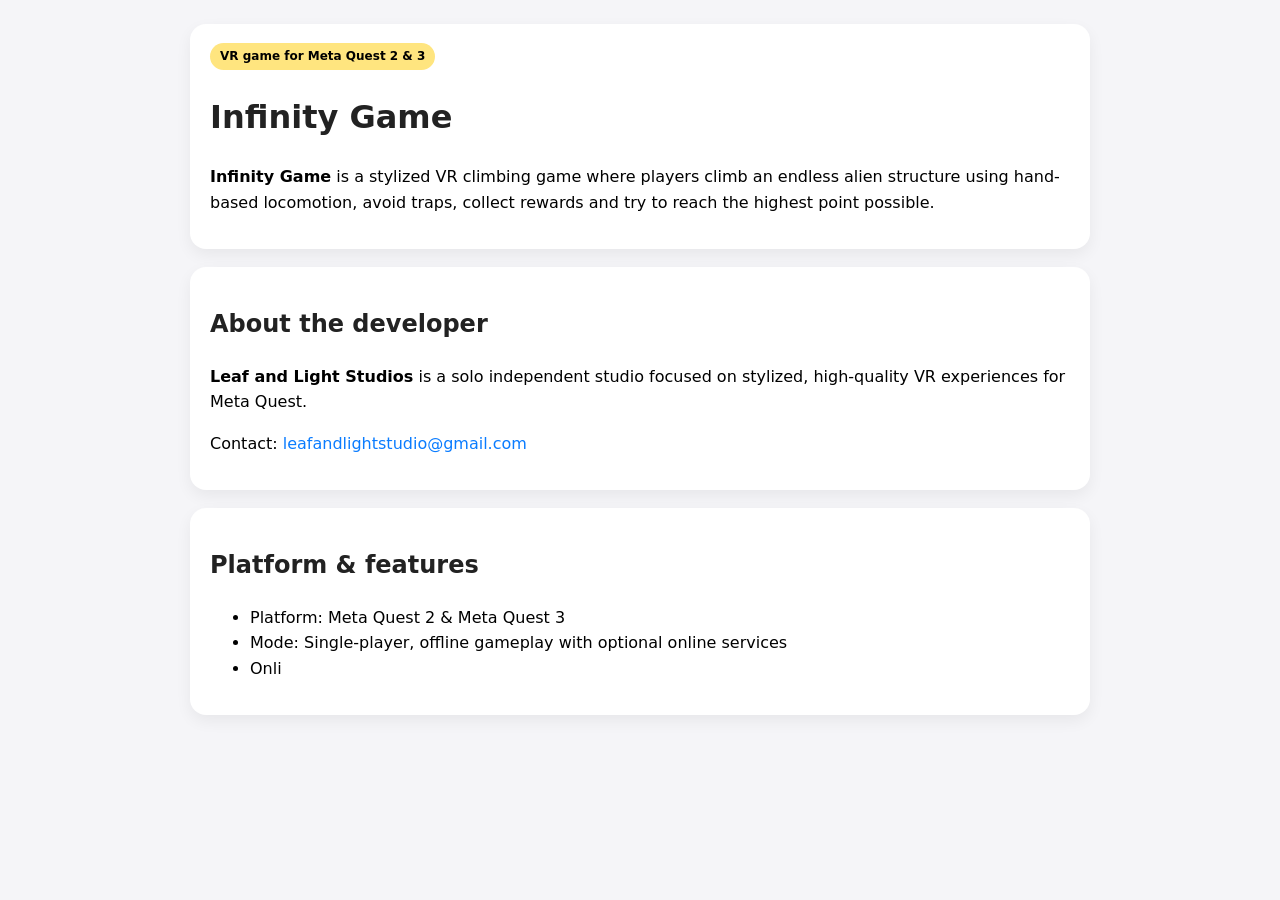
==== index.html @ 5ad426fc "Add initial HTML structure for Infinity Game" ====
<!DOCTYPE html>
<html lang="en">
<head>
  <meta charset="utf-8">
  <title>Infinity Game – Leaf and Light Studios</title>
  <meta name="viewport" content="width=device-width, initial-scale=1">
  <style>
    body {
      font-family: system-ui, -apple-system, BlinkMacSystemFont, "Segoe UI", sans-serif;
      max-width: 900px;
      margin: 0 auto;
      padding: 24px;
      line-height: 1.6;
      background: #f5f5f8;
    }
    h1, h2 { color: #222; }
    .hero {
      margin-bottom: 24px;
    }
    .tag {
      display: inline-block;
      background: #ffe57f;
      padding: 4px 10px;
      border-radius: 999px;
      font-size: 12px;
      font-weight: 600;
    }
    .card {
      background: #ffffff;
      padding: 18px 20px;
      border-radius: 16px;
      box-shadow: 0 6px 16px rgba(0,0,0,0.06);
      margin-bottom: 18px;
    }
    a { color: #0a7cff; text-decoration: none; }
    a:hover { text-decoration: underline; }
    .footer {
      margin-top: 24px;
      font-size: 13px;
      color: #555;
    }
  </style>
</head>
<body>
  <div class="hero card">
    <span class="tag">VR game for Meta Quest 2 & 3</span>
    <h1>Infinity Game</h1>
    <p><strong>Infinity Game</strong> is a stylized VR climbing game where players climb an endless alien structure using hand-based locomotion, avoid traps, collect rewards and try to reach the highest point possible.</p>
  </div>

  <div class="card">
    <h2>About the developer</h2>
    <p><strong>Leaf and Light Studios</strong> is a solo independent studio focused on stylized, high-quality VR experiences for Meta Quest.</p>
    <p>Contact: <a href="mailto:leafandlightstudio@gmail.com">leafandlightstudio@gmail.com</a></p>
  </div>

  <div class="card">
    <h2>Platform & features</h2>
    <ul>
      <li>Platform: Meta Quest 2 & Meta Quest 3</li>
      <li>Mode: Single-player, offline gameplay with optional online services</li>
      <li>Onli
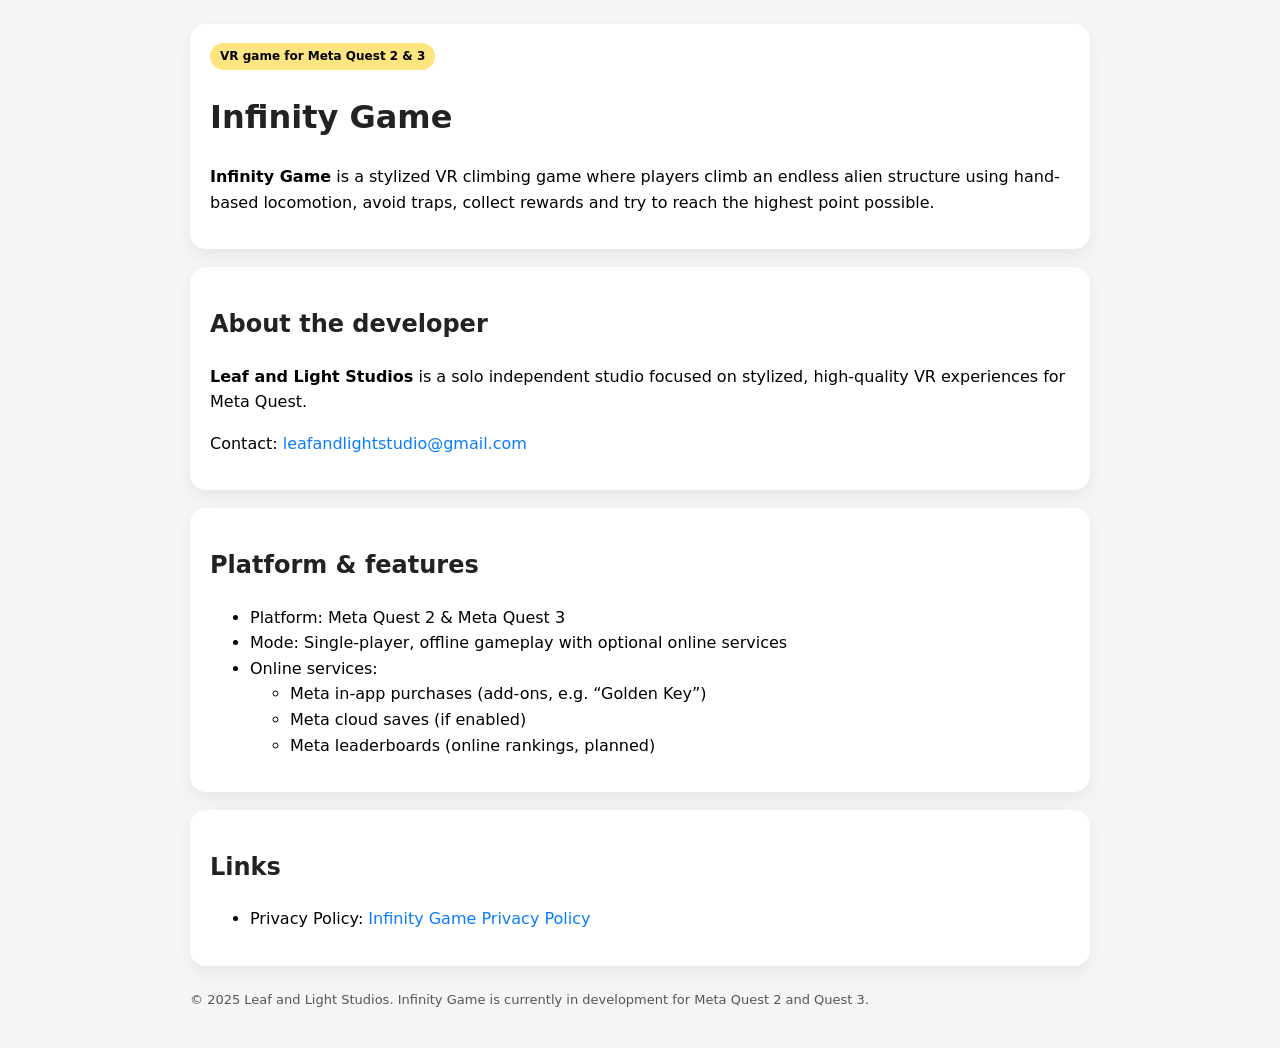
==== commit e7ac105c: "Update index.html" ====
--- a/index.html
+++ b/index.html
@@ -59,4 +59,25 @@
     <ul>
       <li>Platform: Meta Quest 2 & Meta Quest 3</li>
       <li>Mode: Single-player, offline gameplay with optional online services</li>
-      <li>Onli
+      <li>Online services:
+        <ul>
+          <li>Meta in-app purchases (add-ons, e.g. “Golden Key”)</li>
+          <li>Meta cloud saves (if enabled)</li>
+          <li>Meta leaderboards (online rankings, planned)</li>
+        </ul>
+      </li>
+    </ul>
+  </div>
+
+  <div class="card">
+    <h2>Links</h2>
+    <ul>
+      <li>Privacy Policy: <a href="https://leafandlight.github.io/infinity-game-privacy/">Infinity Game Privacy Policy</a></li>
+    </ul>
+  </div>
+
+  <div class="footer">
+    <p>© 2025 Leaf and Light Studios. Infinity Game is currently in development for Meta Quest 2 and Quest 3.</p>
+  </div>
+</body>
+</html>
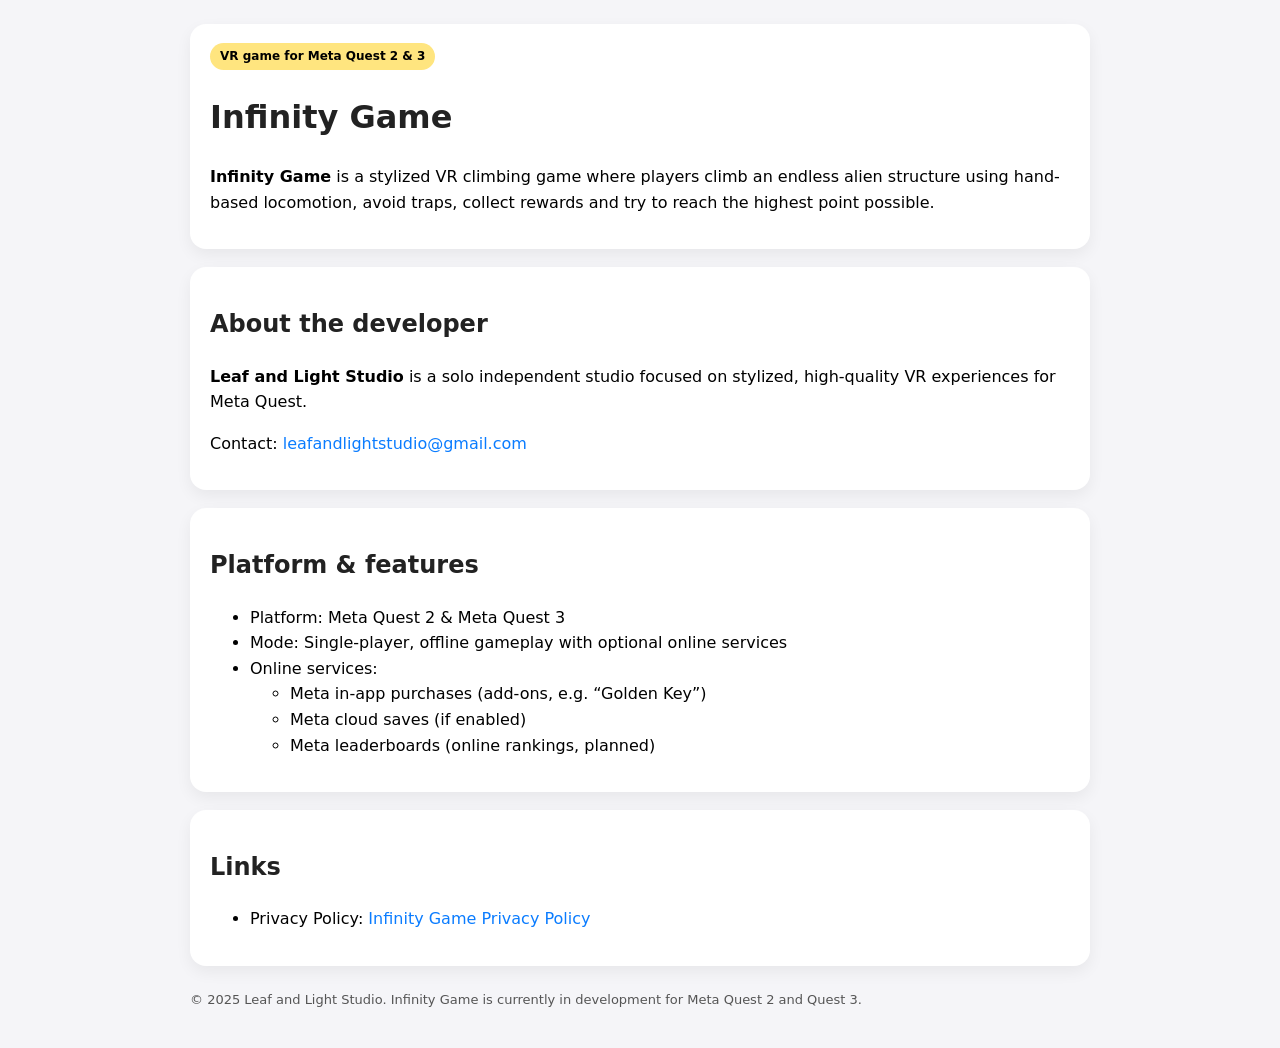
==== commit ef7741fa: "Correct studio name from 'Studios' to 'Studio'" ====
--- a/index.html
+++ b/index.html
@@ -2,7 +2,7 @@
 <html lang="en">
 <head>
   <meta charset="utf-8">
-  <title>Infinity Game – Leaf and Light Studios</title>
+  <title>Infinity Game – Leaf and Light Studio</title>
   <meta name="viewport" content="width=device-width, initial-scale=1">
   <style>
     body {
@@ -50,7 +50,7 @@
 
   <div class="card">
     <h2>About the developer</h2>
-    <p><strong>Leaf and Light Studios</strong> is a solo independent studio focused on stylized, high-quality VR experiences for Meta Quest.</p>
+    <p><strong>Leaf and Light Studio</strong> is a solo independent studio focused on stylized, high-quality VR experiences for Meta Quest.</p>
     <p>Contact: <a href="mailto:leafandlightstudio@gmail.com">leafandlightstudio@gmail.com</a></p>
   </div>
 
@@ -77,7 +77,7 @@
   </div>
 
   <div class="footer">
-    <p>© 2025 Leaf and Light Studios. Infinity Game is currently in development for Meta Quest 2 and Quest 3.</p>
+    <p>© 2025 Leaf and Light Studio. Infinity Game is currently in development for Meta Quest 2 and Quest 3.</p>
   </div>
 </body>
 </html>
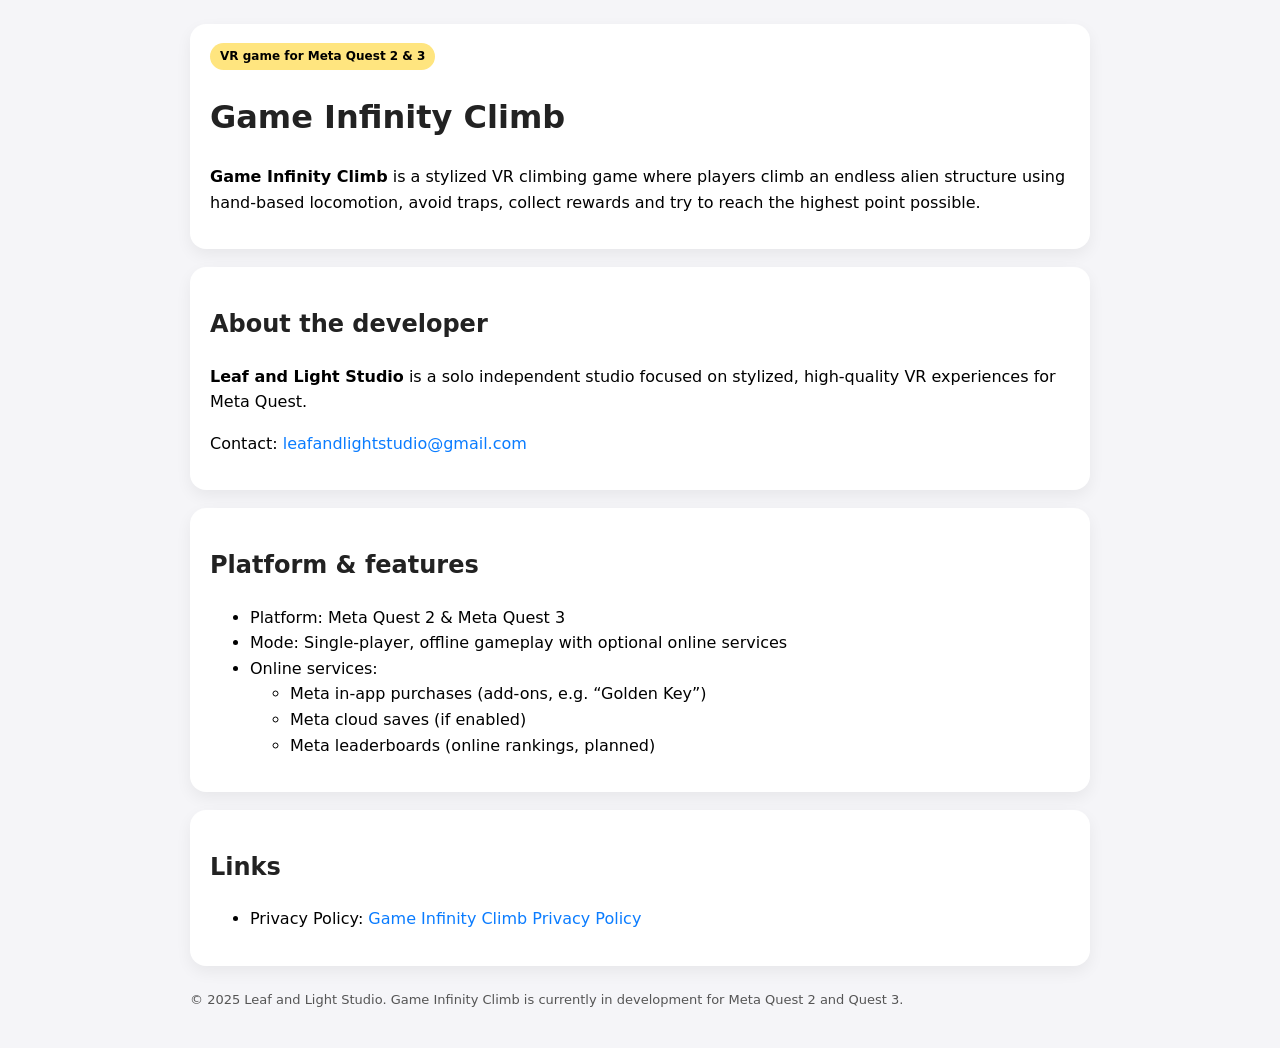
==== commit ebb402fa: "Rename 'Infinity Game' to 'Game Infinity Climb' fix name" ====
--- a/index.html
+++ b/index.html
@@ -2,7 +2,7 @@
 <html lang="en">
 <head>
   <meta charset="utf-8">
-  <title>Infinity Game – Leaf and Light Studio</title>
+  <title>Game Infinity Climb – Leaf and Light Studio</title>
   <meta name="viewport" content="width=device-width, initial-scale=1">
   <style>
     body {
@@ -44,8 +44,8 @@
 <body>
   <div class="hero card">
     <span class="tag">VR game for Meta Quest 2 & 3</span>
-    <h1>Infinity Game</h1>
-    <p><strong>Infinity Game</strong> is a stylized VR climbing game where players climb an endless alien structure using hand-based locomotion, avoid traps, collect rewards and try to reach the highest point possible.</p>
+    <h1>Game Infinity Climb</h1>
+    <p><strong>Game Infinity Climb</strong> is a stylized VR climbing game where players climb an endless alien structure using hand-based locomotion, avoid traps, collect rewards and try to reach the highest point possible.</p>
   </div>
 
   <div class="card">
@@ -72,12 +72,12 @@
   <div class="card">
     <h2>Links</h2>
     <ul>
-      <li>Privacy Policy: <a href="https://leafandlight.github.io/infinity-game-privacy/">Infinity Game Privacy Policy</a></li>
+      <li>Privacy Policy: <a href="https://leafandlight.github.io/infinity-game-privacy/">Game Infinity Climb Privacy Policy</a></li>
     </ul>
   </div>
 
   <div class="footer">
-    <p>© 2025 Leaf and Light Studio. Infinity Game is currently in development for Meta Quest 2 and Quest 3.</p>
+    <p>© 2025 Leaf and Light Studio. Game Infinity Climb is currently in development for Meta Quest 2 and Quest 3.</p>
   </div>
 </body>
 </html>
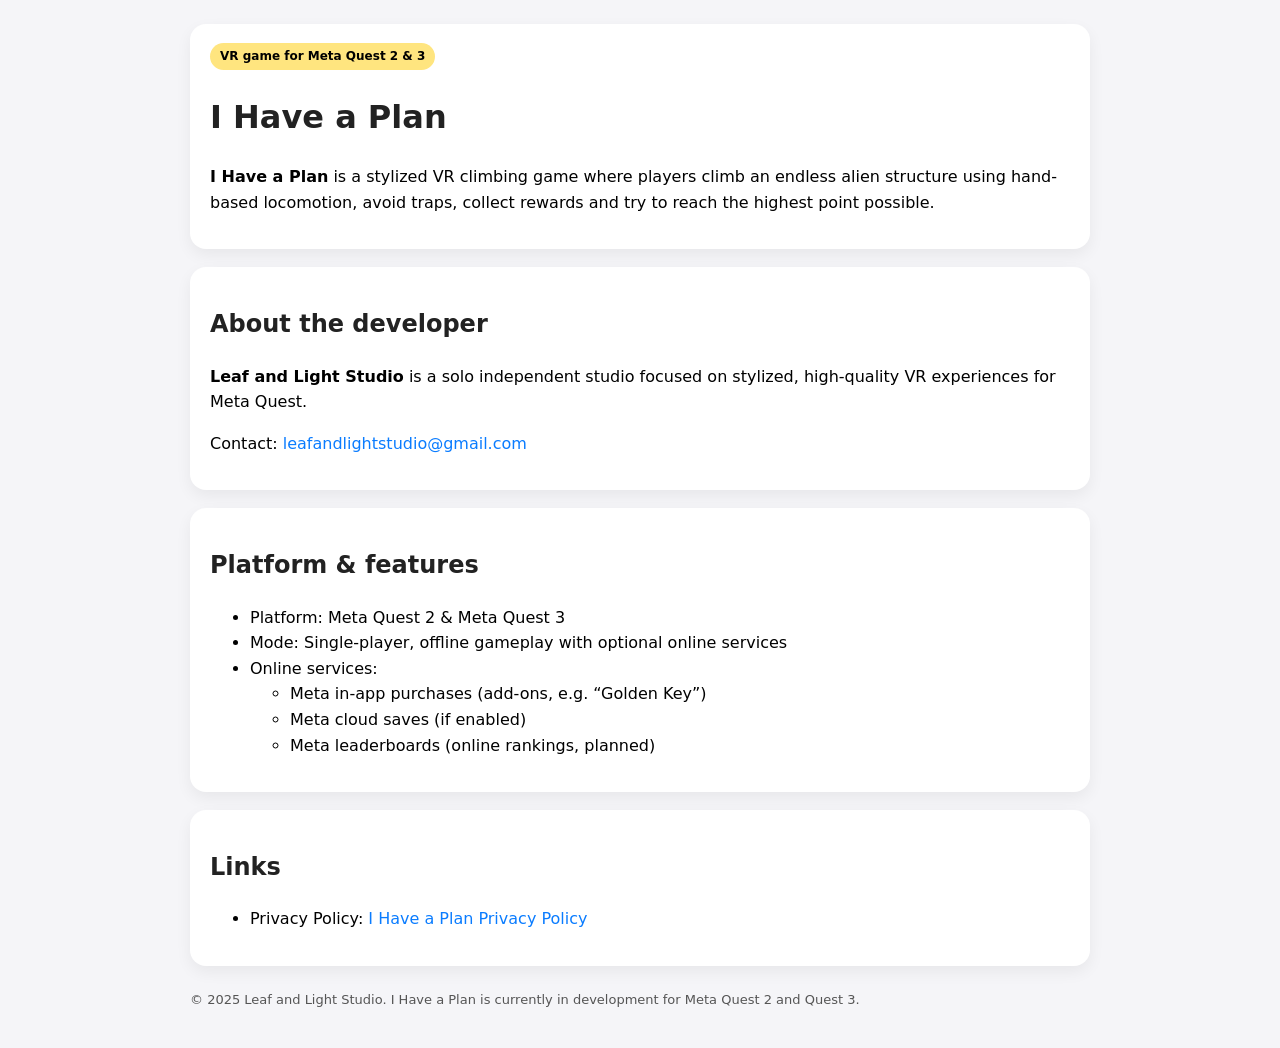
==== commit 229273c6: "fix name game" ====
--- a/index.html
+++ b/index.html
@@ -2,7 +2,7 @@
 <html lang="en">
 <head>
   <meta charset="utf-8">
-  <title>Game Infinity Climb – Leaf and Light Studio</title>
+  <title>I Have a Plan – Leaf and Light Studio</title>
   <meta name="viewport" content="width=device-width, initial-scale=1">
   <style>
     body {
@@ -44,8 +44,8 @@
 <body>
   <div class="hero card">
     <span class="tag">VR game for Meta Quest 2 & 3</span>
-    <h1>Game Infinity Climb</h1>
-    <p><strong>Game Infinity Climb</strong> is a stylized VR climbing game where players climb an endless alien structure using hand-based locomotion, avoid traps, collect rewards and try to reach the highest point possible.</p>
+    <h1>I Have a Plan</h1>
+    <p><strong>I Have a Plan</strong> is a stylized VR climbing game where players climb an endless alien structure using hand-based locomotion, avoid traps, collect rewards and try to reach the highest point possible.</p>
   </div>
 
   <div class="card">
@@ -72,12 +72,12 @@
   <div class="card">
     <h2>Links</h2>
     <ul>
-      <li>Privacy Policy: <a href="https://leafandlight.github.io/infinity-game-privacy/">Game Infinity Climb Privacy Policy</a></li>
+      <li>Privacy Policy: <a href="https://leafandlight.github.io/infinity-game-privacy/">I Have a Plan Privacy Policy</a></li>
     </ul>
   </div>
 
   <div class="footer">
-    <p>© 2025 Leaf and Light Studio. Game Infinity Climb is currently in development for Meta Quest 2 and Quest 3.</p>
+    <p>© 2025 Leaf and Light Studio. I Have a Plan is currently in development for Meta Quest 2 and Quest 3.</p>
   </div>
 </body>
 </html>
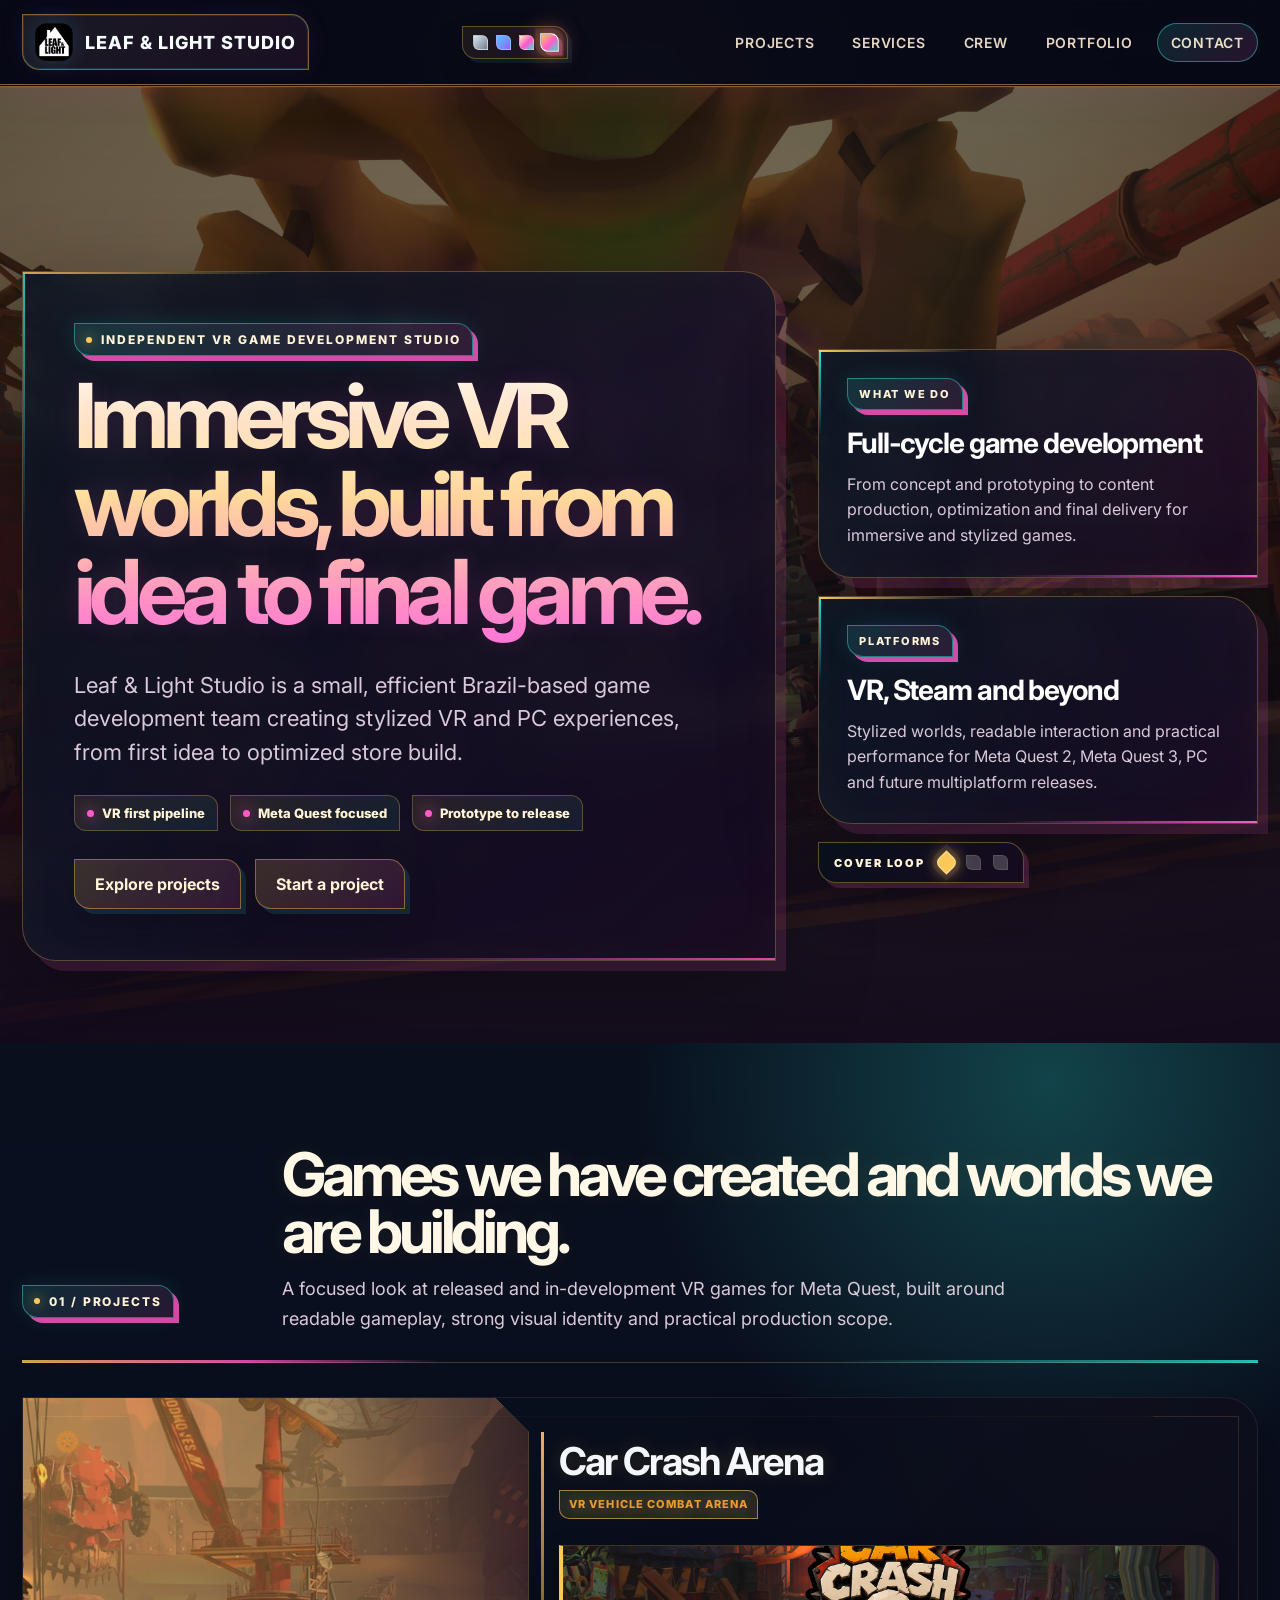
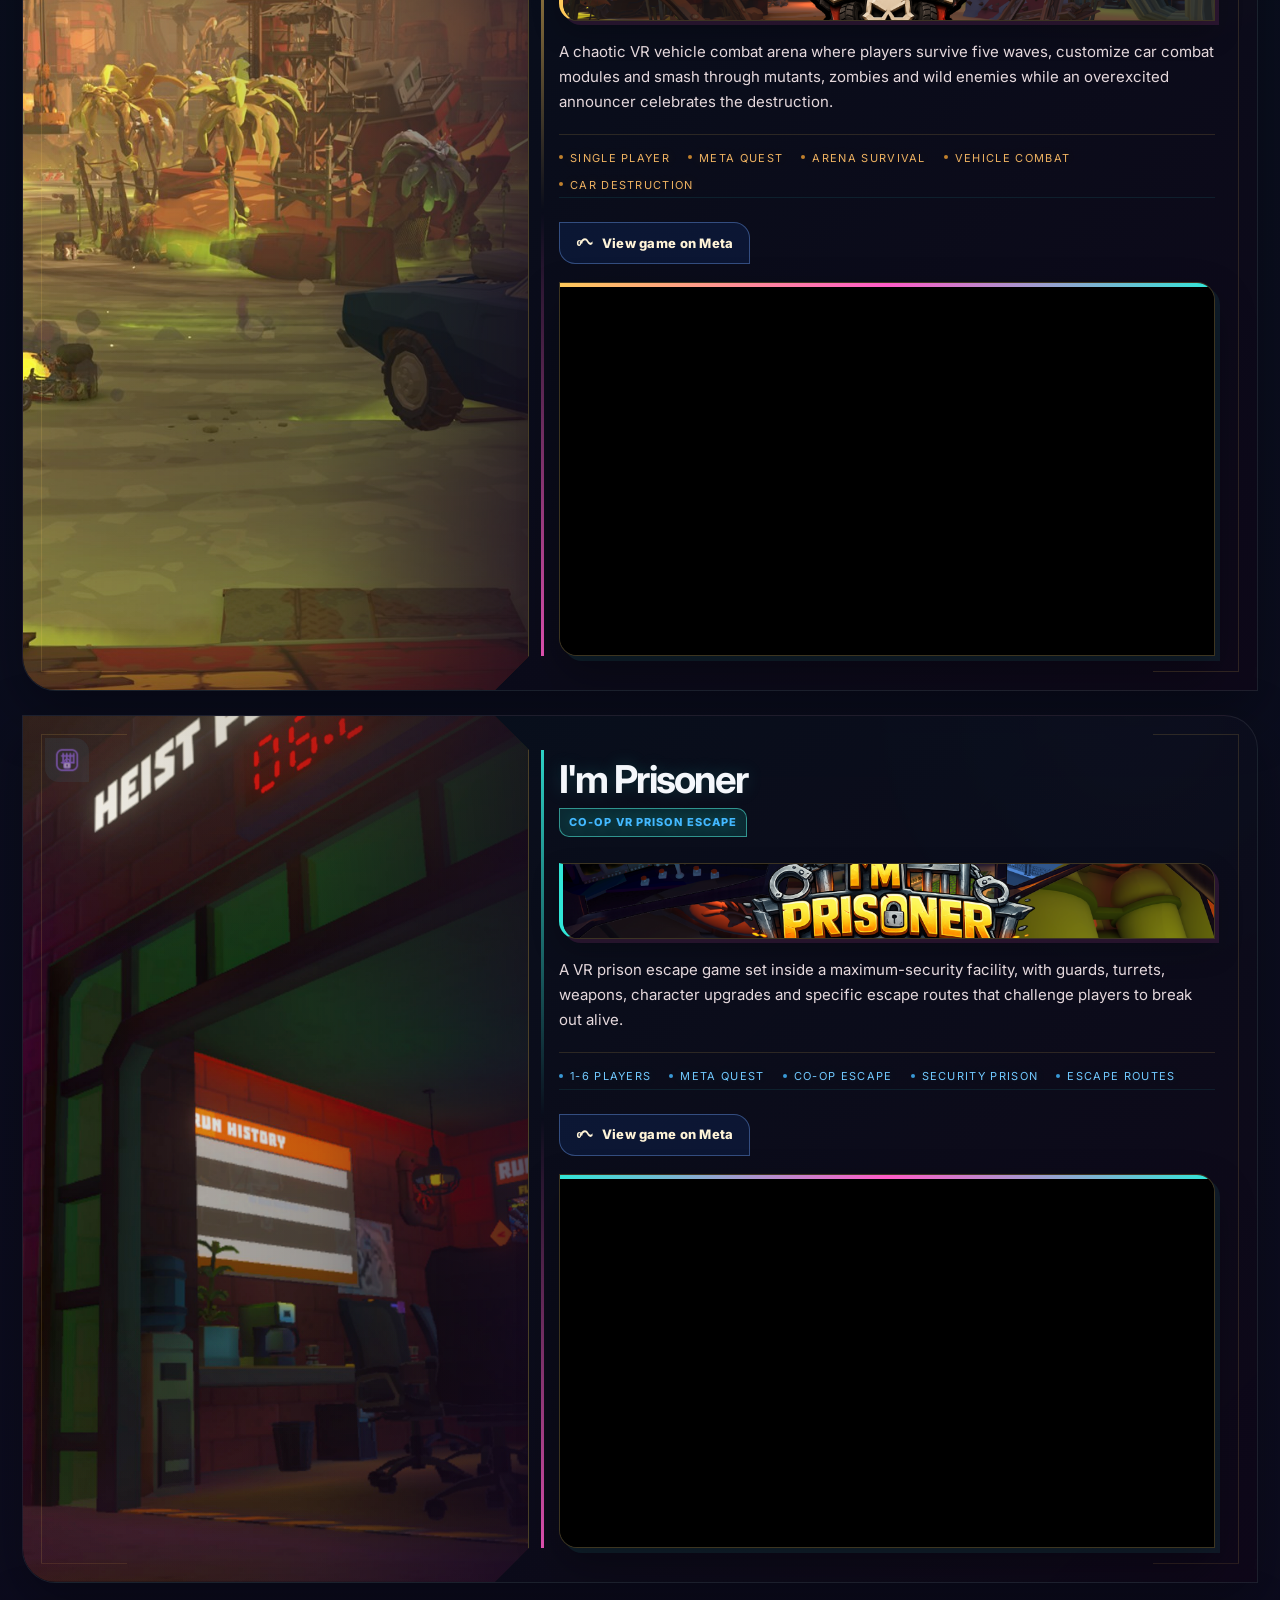
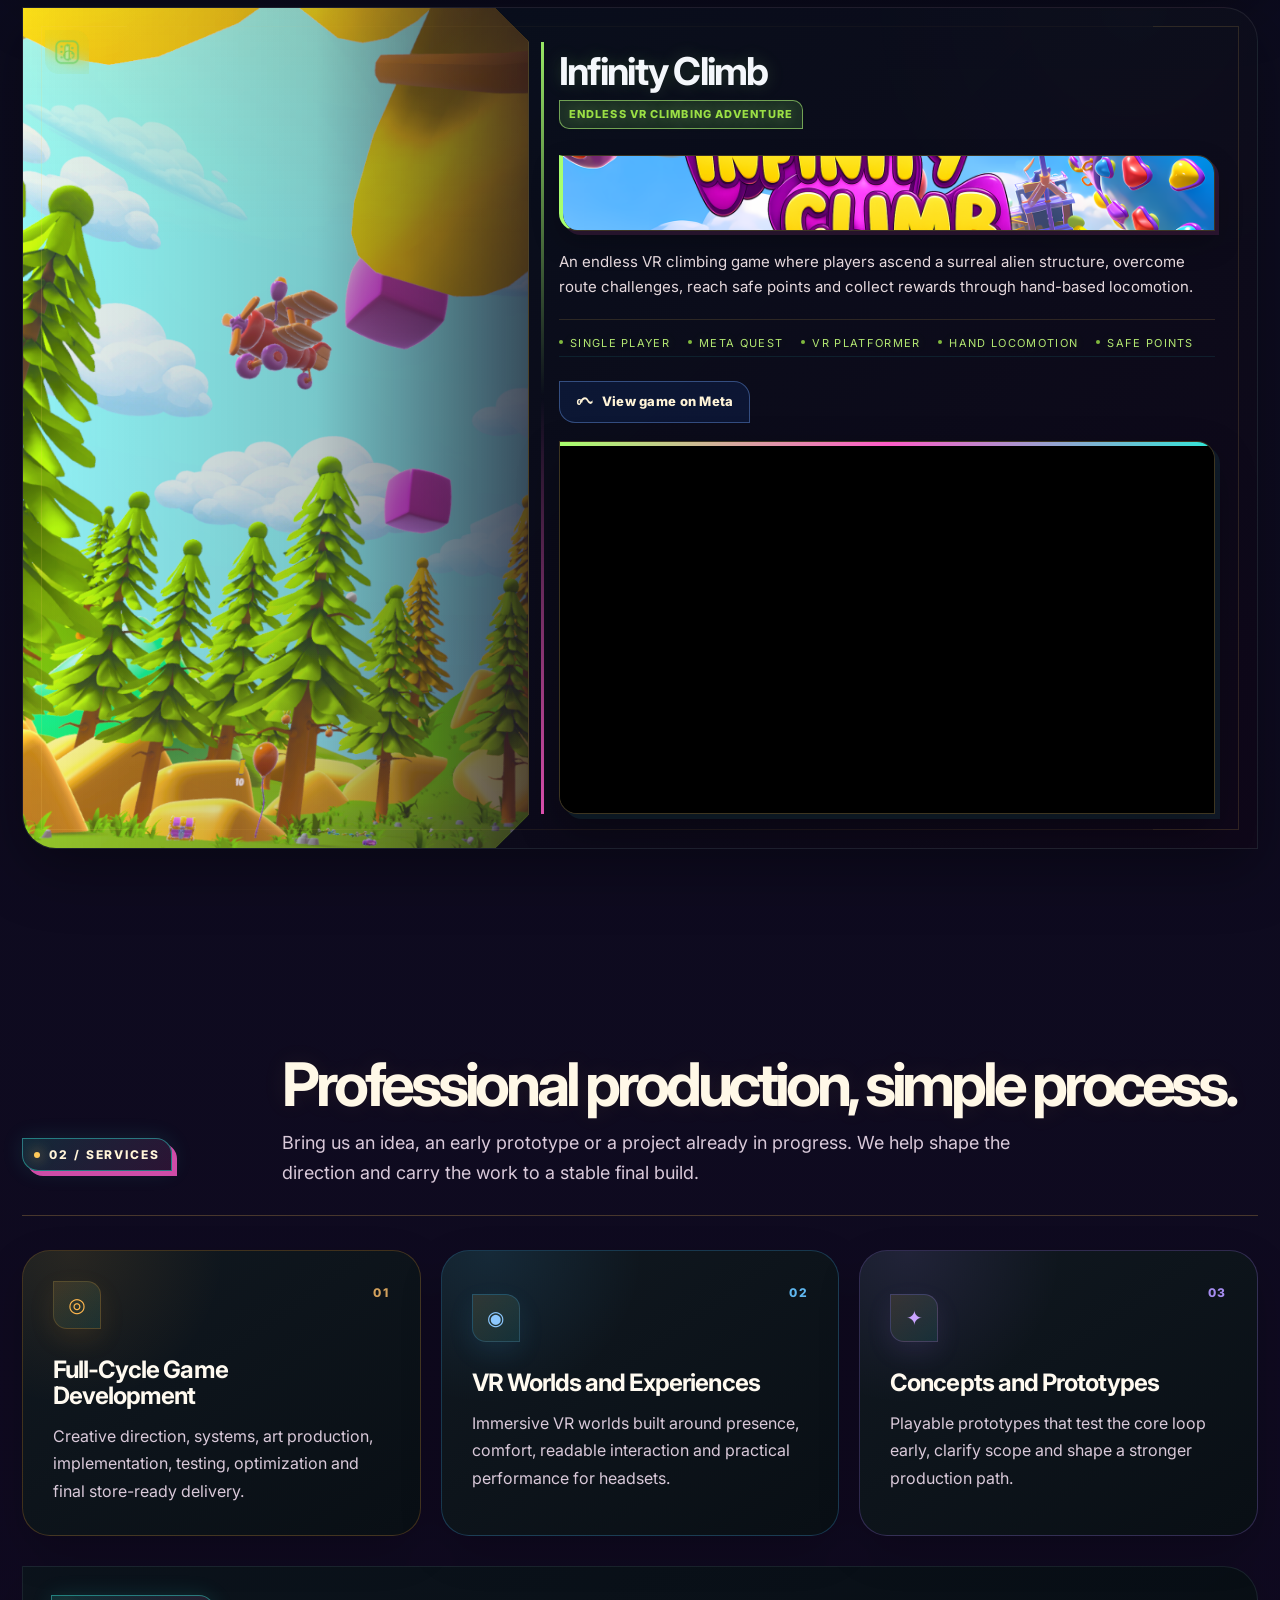
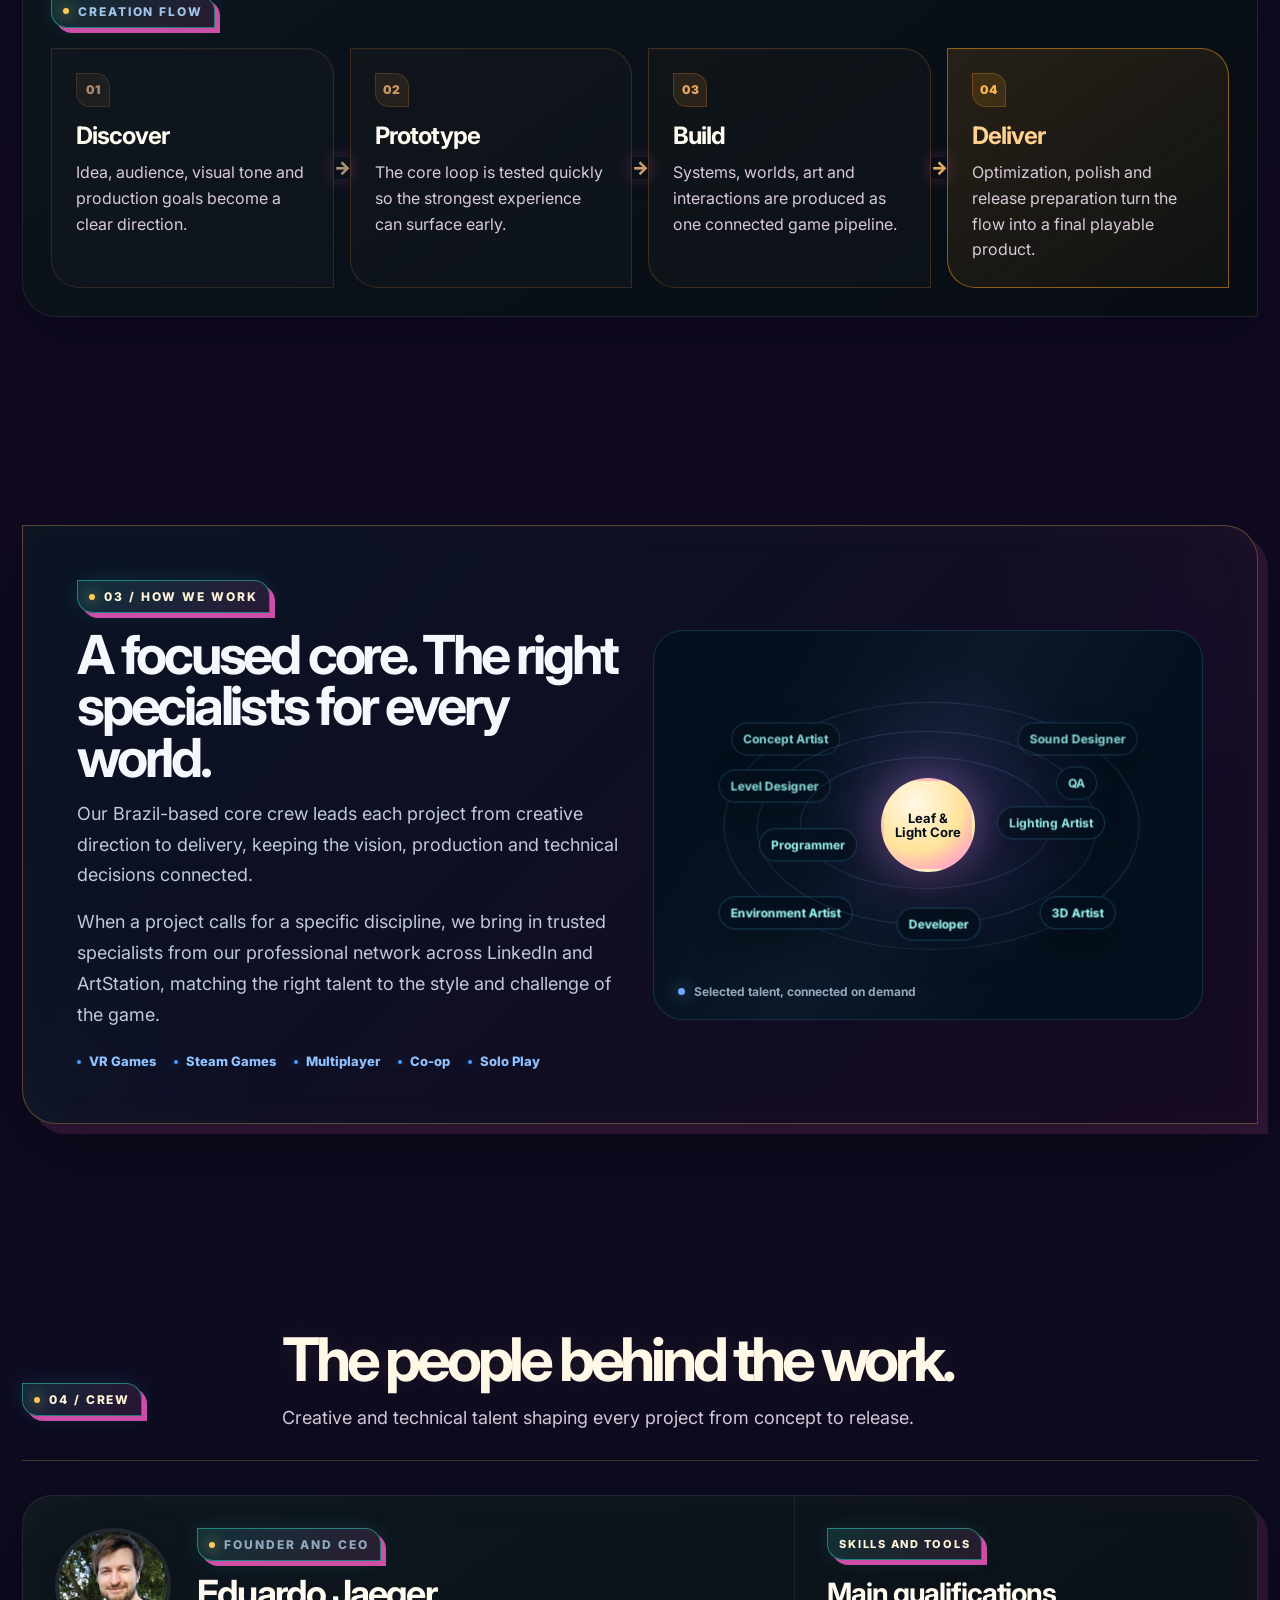
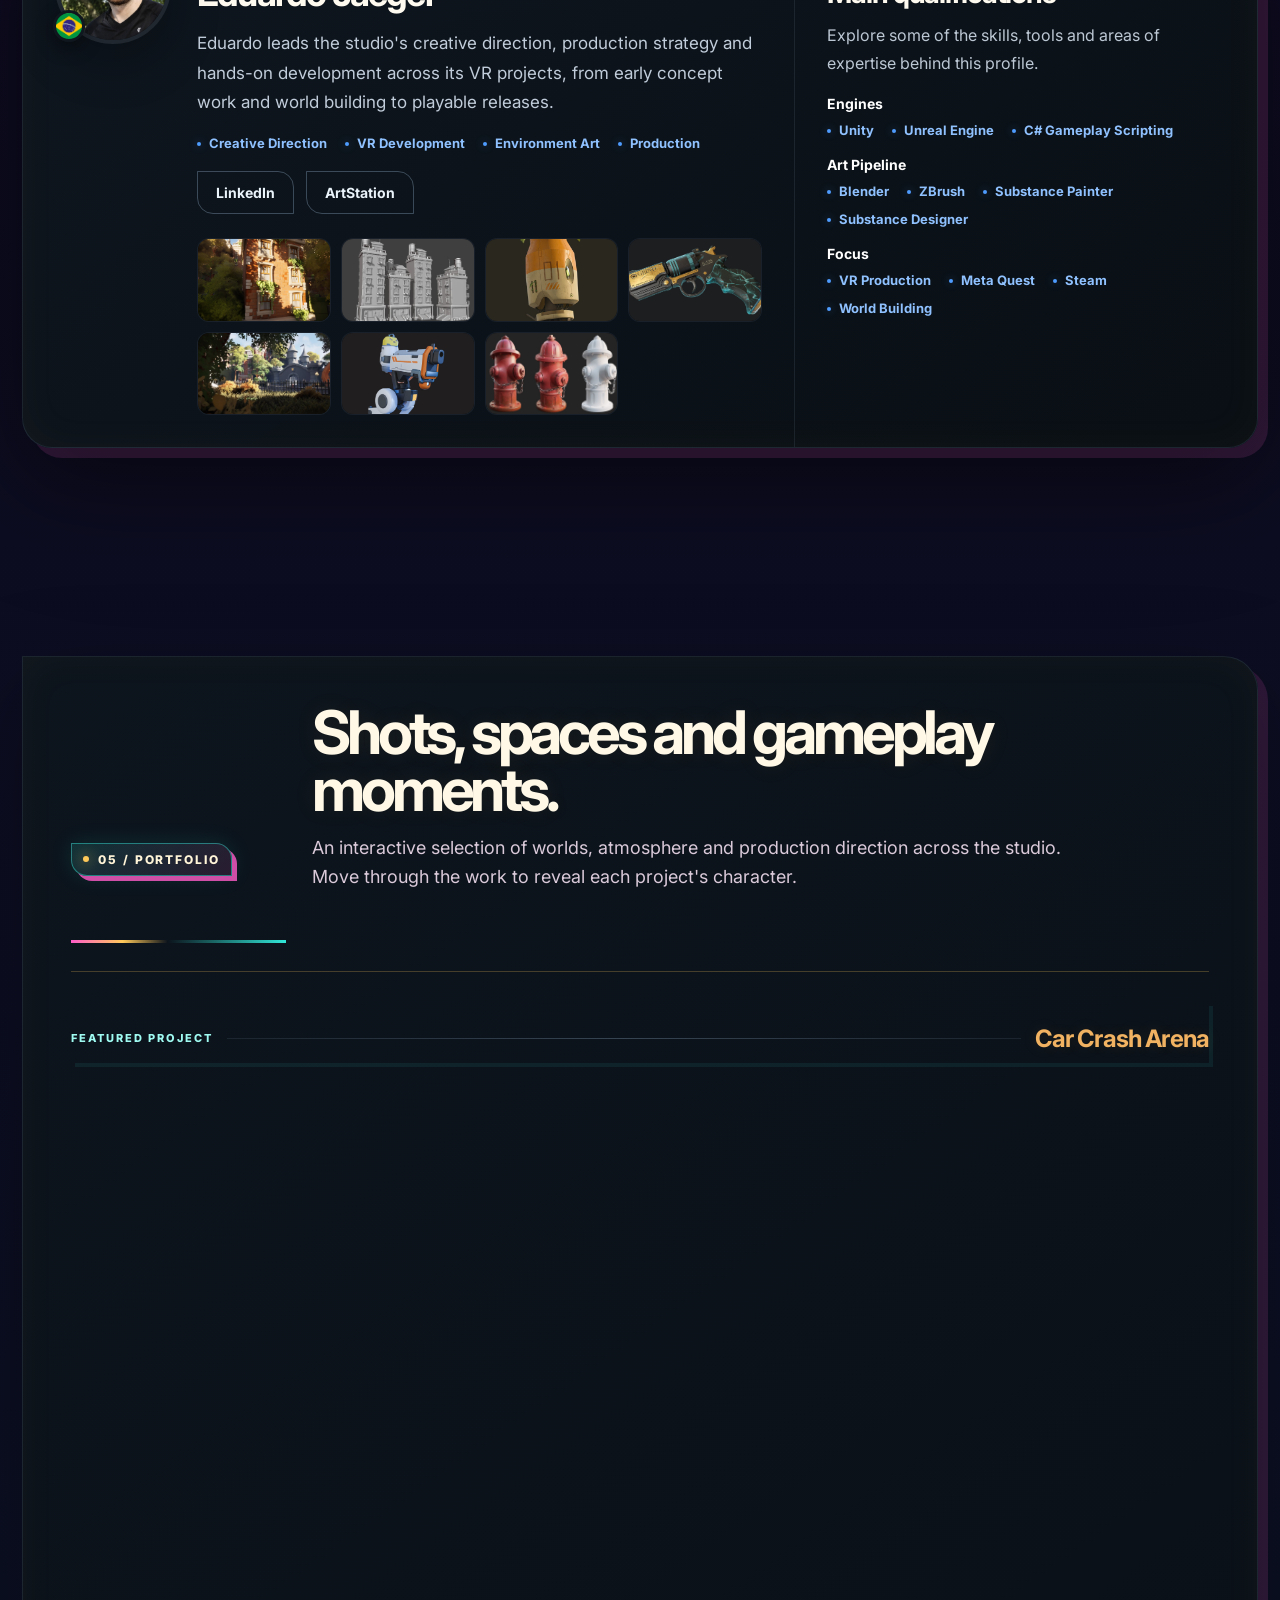
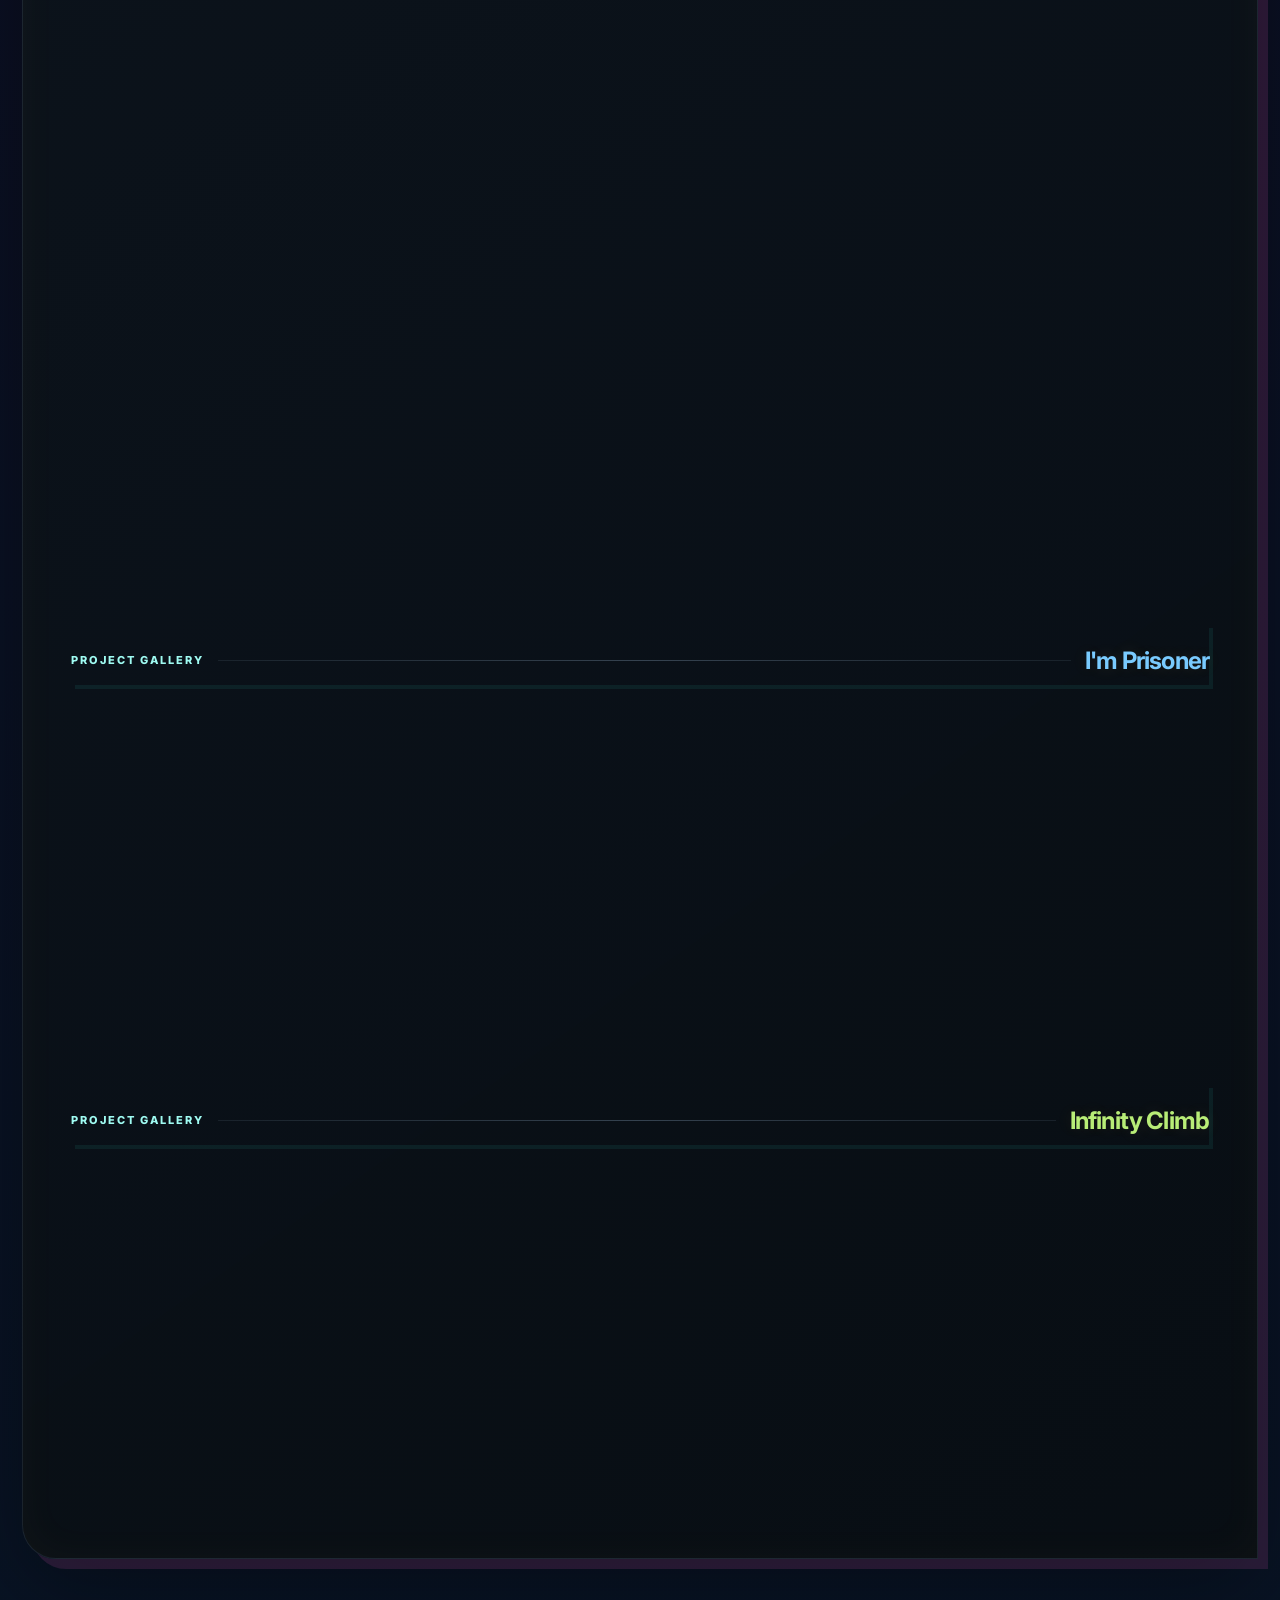
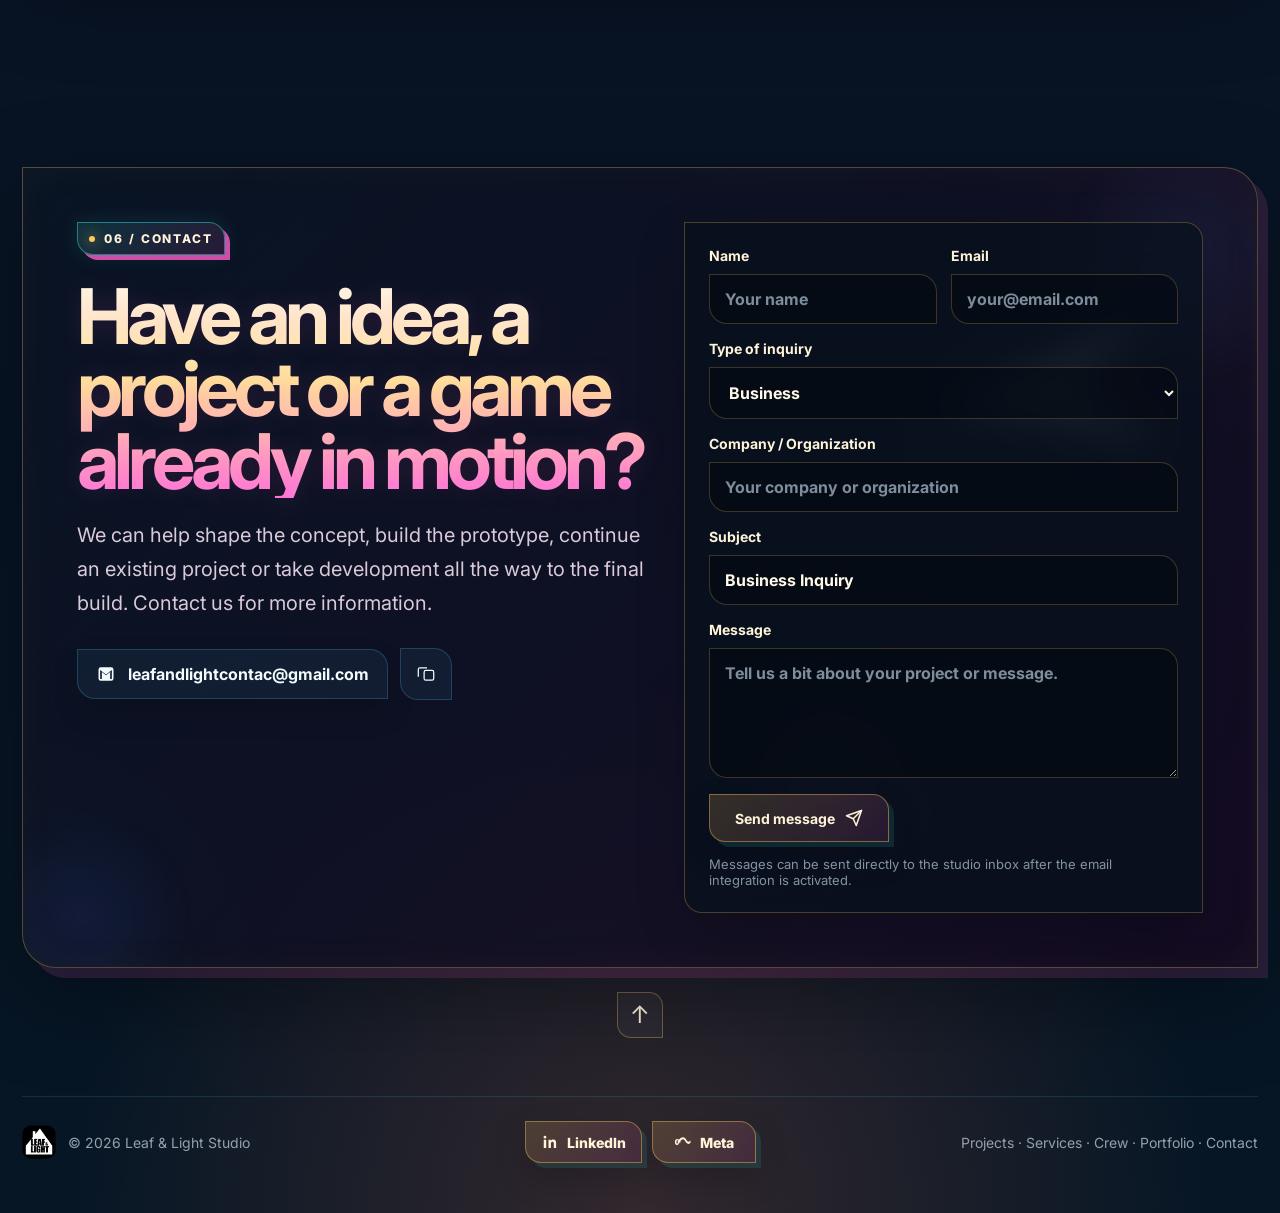
==== commit 329f97b2: "Publish latest studio website" ====
--- a/index.html
+++ b/index.html
@@ -1,83 +1,741 @@
 <!DOCTYPE html>
 <html lang="en">
 <head>
-  <meta charset="utf-8">
-  <title>I Have a Plan – Leaf and Light Studio</title>
-  <meta name="viewport" content="width=device-width, initial-scale=1">
-  <style>
-    body {
-      font-family: system-ui, -apple-system, BlinkMacSystemFont, "Segoe UI", sans-serif;
-      max-width: 900px;
-      margin: 0 auto;
-      padding: 24px;
-      line-height: 1.6;
-      background: #f5f5f8;
-    }
-    h1, h2 { color: #222; }
-    .hero {
-      margin-bottom: 24px;
-    }
-    .tag {
-      display: inline-block;
-      background: #ffe57f;
-      padding: 4px 10px;
-      border-radius: 999px;
-      font-size: 12px;
-      font-weight: 600;
-    }
-    .card {
-      background: #ffffff;
-      padding: 18px 20px;
-      border-radius: 16px;
-      box-shadow: 0 6px 16px rgba(0,0,0,0.06);
-      margin-bottom: 18px;
-    }
-    a { color: #0a7cff; text-decoration: none; }
-    a:hover { text-decoration: underline; }
-    .footer {
-      margin-top: 24px;
-      font-size: 13px;
-      color: #555;
-    }
-  </style>
+  <meta charset="UTF-8" />
+  <meta name="viewport" content="width=device-width, initial-scale=1.0" />
+  <meta name="description" content="Leaf & Light Studio creates immersive VR games, prototypes and production-ready worlds for Meta Quest, Steam and other interactive platforms." />
+  <title>Leaf & Light Studio | VR Worlds, Games and Prototypes</title>
+  <link rel="preconnect" href="https://fonts.googleapis.com">
+  <link rel="preconnect" href="https://fonts.gstatic.com" crossorigin>
+  <link href="https://fonts.googleapis.com/css2?family=Inter:wght@400;500;600;700;800;900&display=swap" rel="stylesheet">
+  <link rel="stylesheet" href="assets/css/styles.css?v=theme-switcher-20260629" />
+  <link rel="stylesheet" href="assets/css/vintage-arcade.css?v=20260629-switcher" />
+  <link rel="stylesheet" href="assets/css/vr-ai-tech.css?v=20260629" />
+  <link rel="stylesheet" href="assets/css/miami-art-deco.css?v=theme-switcher-20260629" />
 </head>
-<body>
-  <div class="hero card">
-    <span class="tag">VR game for Meta Quest 2 & 3</span>
-    <h1>I Have a Plan</h1>
-    <p><strong>I Have a Plan</strong> is a stylized VR climbing game where players climb an endless alien structure using hand-based locomotion, avoid traps, collect rewards and try to reach the highest point possible.</p>
-  </div>
-
-  <div class="card">
-    <h2>About the developer</h2>
-    <p><strong>Leaf and Light Studio</strong> is a solo independent studio focused on stylized, high-quality VR experiences for Meta Quest.</p>
-    <p>Contact: <a href="mailto:leafandlightstudio@gmail.com">leafandlightstudio@gmail.com</a></p>
-  </div>
-
-  <div class="card">
-    <h2>Platform & features</h2>
-    <ul>
-      <li>Platform: Meta Quest 2 & Meta Quest 3</li>
-      <li>Mode: Single-player, offline gameplay with optional online services</li>
-      <li>Online services:
-        <ul>
-          <li>Meta in-app purchases (add-ons, e.g. “Golden Key”)</li>
-          <li>Meta cloud saves (if enabled)</li>
-          <li>Meta leaderboards (online rankings, planned)</li>
-        </ul>
-      </li>
-    </ul>
-  </div>
-
-  <div class="card">
-    <h2>Links</h2>
-    <ul>
-      <li>Privacy Policy: <a href="https://leafandlight.github.io/infinity-game-privacy/">I Have a Plan Privacy Policy</a></li>
-    </ul>
-  </div>
-
-  <div class="footer">
-    <p>© 2025 Leaf and Light Studio. I Have a Plan is currently in development for Meta Quest 2 and Quest 3.</p>
-  </div>
+<body class="vr-ai-theme miami-deco-theme">
+  <header class="header">
+    <div class="container nav">
+      <a class="brand" href="https://www.linkedin.com/company/leaf-light-studio/" target="_blank" rel="noreferrer" aria-label="Open Leaf & Light Studio on LinkedIn">
+        <img src="assets/images/leaf_and_light_logo.png" alt="Leaf & Light Studio logo" />
+        <div class="brand-name">Leaf & Light Studio</div>
+      </a>
+      <div class="theme-switcher" aria-label="Choose site visual style">
+        <button type="button" class="theme-dot" data-theme="base" aria-label="Use base style" title="Base"></button>
+        <button type="button" class="theme-dot" data-theme="vr" aria-label="Use VR AI style" title="VR AI"></button>
+        <button type="button" class="theme-dot" data-theme="retro" aria-label="Use retro arcade style" title="Retro"></button>
+        <button type="button" class="theme-dot" data-theme="miami" aria-label="Use Miami Art Deco style" title="Miami Art Deco"></button>
+      </div>
+      <nav class="menu">
+        <a href="#projects">Projects</a>
+        <a href="#services">Services</a>
+        <a href="#crew">Crew</a>
+        <a href="#portfolio">Portfolio</a>
+        <a href="#contact" class="cta">Contact</a>
+      </nav>
+    </div>
+  </header>
+
+  <main id="top">
+    <section class="hero">
+      <div class="hero-bg">
+      </div>
+      <div class="container hero-content">
+        <div class="hero-copy">
+          <div class="eyebrow">Independent VR game development studio</div>
+          <h1>Immersive VR worlds, built from idea to final game.</h1>
+          <p>
+            Leaf & Light Studio is a small, efficient Brazil-based game development team creating stylized VR and PC experiences, from first idea to optimized store build.
+          </p>
+          <div class="hero-pills">
+            <span>VR first pipeline</span>
+            <span>Meta Quest focused</span>
+            <span>Prototype to release</span>
+          </div>
+          <div class="hero-buttons">
+            <a href="#projects" class="btn">Explore projects</a>
+            <a href="#contact" class="btn">Start a project</a>
+          </div>
+        </div>
+        <div class="hero-side">
+          <div class="side-card">
+            <div class="label">What we do</div>
+            <strong>Full-cycle game development</strong>
+            <p>From concept and prototyping to content production, optimization and final delivery for immersive and stylized games.</p>
+          </div>
+          <div class="side-card">
+            <div class="label">Platforms</div>
+            <strong>VR, Steam and beyond</strong>
+            <p>Stylized worlds, readable interaction and practical performance for Meta Quest 2, Meta Quest 3, PC and future multiplatform releases.</p>
+          </div>
+          <div class="hero-cover-control" aria-label="Hero cover loop">
+            <span>Cover loop</span>
+            <div class="slide-dots"></div>
+          </div>
+        </div>
+      </div>
+    </section>
+
+    <section class="section" id="projects">
+      <div class="container">
+        <div class="section-head">
+          <div class="eyebrow section-index">01 / Projects</div>
+          <div>
+            <h2>Games we have created and worlds we are building.</h2>
+            <p>
+              A focused look at released and in-development VR games for Meta Quest, built around readable gameplay, strong visual identity and practical production scope.
+            </p>
+          </div>
+        </div>
+
+        <div class="project-grid">
+          <article class="project-card">
+            <div class="project-media">
+              <img src="assets/images/car_crash_showcase_combat.jpg" alt="Car Crash Arena" />
+              <div class="project-theme">
+                <div class="project-dot project-dot--car">
+                  <img src="assets/icons/car-crash-icon.png" alt="" aria-hidden="true" />
+                </div>
+              </div>
+            </div>
+            <div class="project-body">
+              <div class="project-title-row">
+                <div class="project-title">
+                  <h3>Car Crash Arena</h3>
+                  <span class="project-kicker">VR vehicle combat arena</span>
+                </div>
+              </div>
+              <img class="project-mark" src="assets/images/car_crash_project_banner.png" alt="Car Crash Arena project banner" />
+              <p>
+                A chaotic VR vehicle combat arena where players survive five waves, customize car combat modules and smash through mutants, zombies and wild enemies while an overexcited announcer celebrates the destruction.
+              </p>
+              <div class="tag-row">
+                <span class="tag">Single Player</span>
+                <span class="tag">Meta Quest</span>
+                <span class="tag">Arena Survival</span>
+                <span class="tag">Vehicle Combat</span>
+                <span class="tag">Car Destruction</span>
+              </div>
+              <div class="store-cta-row">
+                <a class="store-link store-link--meta" href="https://www.meta.com/experiences/car-crash-arena/26991548930529478/" target="_blank" rel="noreferrer" aria-label="Open Car Crash Arena Meta Store page" title="Open on Meta Store">
+                  <svg viewBox="0 0 24 24" aria-hidden="true"><path d="M4.5 12c2.2-4.3 4.8-6.5 7.5-6.5 1.7 0 3 1.1 4.2 3.1 1.1 1.8 2 3 3.3 3 1.1 0 1.8-.8 2.5-1.8v3.1c-.8.9-1.6 1.6-2.8 1.6-2 0-3.1-1.6-4.2-3.4-1-1.7-1.7-2.7-2.9-2.7-1.6 0-3.5 1.8-5.3 5.3-.7 1.4-1.5 2.4-2.9 2.4-1.7 0-2.7-1.6-2.7-4.1 0-2.6 1.1-4 3.3-4 1.6 0 2.7 1 4 3.1l.4.6-.9 1.3-.6-1C6.4 10.2 5.5 9.5 4.6 9.5c-.8 0-1.3.9-1.3 2.5 0 1.3.4 2.1 1.1 2.1.6 0 .9-.5 1.1-1.1z" fill="currentColor"/></svg>
+                  <span>View game on Meta</span>
+                </a>
+              </div>
+              <div class="project-video project-video--car">
+                <div class="video-bar"></div>
+                <div class="video-embed">
+                  <iframe src="https://www.youtube-nocookie.com/embed/zTKtXHv1lbI?rel=0&playsinline=1"
+                    title="Car Crash Arena trailer"
+                    loading="lazy"
+                    allow="accelerometer; autoplay; clipboard-write; encrypted-media; gyroscope; picture-in-picture; web-share"
+                    referrerpolicy="strict-origin-when-cross-origin"
+                    allowfullscreen></iframe>
+                </div>
+              </div>
+            </div>
+          </article>
+
+          <article class="project-card">
+            <div class="project-media">
+              <img src="assets/images/im_prisoner_03.png" alt="I'm Prisoner" />
+              <div class="project-theme">
+                <div class="project-dot project-dot--prison">
+                  <img src="assets/icons/im-prisoner-icon.png" alt="" aria-hidden="true" />
+                </div>
+              </div>
+            </div>
+            <div class="project-body">
+              <div class="project-title-row">
+                <div class="project-title">
+                  <h3>I'm Prisoner</h3>
+                  <span class="project-kicker">Co-op VR prison escape</span>
+                </div>
+              </div>
+              <img class="project-mark" src="assets/images/im_prisoner_project_banner.png" alt="I'm Prisoner project banner" />
+              <p>
+                A VR prison escape game set inside a maximum-security facility, with guards, turrets, weapons, character upgrades and specific escape routes that challenge players to break out alive.
+              </p>
+              <div class="tag-row">
+                <span class="tag">1-6 Players</span>
+                <span class="tag">Meta Quest</span>
+                <span class="tag">Co-op Escape</span>
+                <span class="tag">Security Prison</span>
+                <span class="tag">Escape Routes</span>
+              </div>
+              <div class="store-cta-row">
+                <a class="store-link store-link--meta" href="https://www.meta.com/experiences/game-im-prisoner/25657930913826702/" target="_blank" rel="noreferrer" aria-label="Open I'm Prisoner Meta Store page" title="Open on Meta Store">
+                  <svg viewBox="0 0 24 24" aria-hidden="true"><path d="M4.5 12c2.2-4.3 4.8-6.5 7.5-6.5 1.7 0 3 1.1 4.2 3.1 1.1 1.8 2 3 3.3 3 1.1 0 1.8-.8 2.5-1.8v3.1c-.8.9-1.6 1.6-2.8 1.6-2 0-3.1-1.6-4.2-3.4-1-1.7-1.7-2.7-2.9-2.7-1.6 0-3.5 1.8-5.3 5.3-.7 1.4-1.5 2.4-2.9 2.4-1.7 0-2.7-1.6-2.7-4.1 0-2.6 1.1-4 3.3-4 1.6 0 2.7 1 4 3.1l.4.6-.9 1.3-.6-1C6.4 10.2 5.5 9.5 4.6 9.5c-.8 0-1.3.9-1.3 2.5 0 1.3.4 2.1 1.1 2.1.6 0 .9-.5 1.1-1.1z" fill="currentColor"/></svg>
+                  <span>View game on Meta</span>
+                </a>
+              </div>
+              <div class="project-video project-video--prison">
+                <div class="video-bar"></div>
+                <div class="video-embed">
+                  <iframe src="https://www.youtube-nocookie.com/embed/jClY-se4Meo?rel=0&playsinline=1"
+                    title="I'm Prisoner trailer"
+                    loading="lazy"
+                    allow="accelerometer; autoplay; clipboard-write; encrypted-media; gyroscope; picture-in-picture; web-share"
+                    referrerpolicy="strict-origin-when-cross-origin"
+                    allowfullscreen></iframe>
+                </div>
+              </div>
+            </div>
+          </article>
+
+          <article class="project-card">
+            <div class="project-media">
+              <img src="assets/images/infinity_climb_02.png" alt="Infinity Climb" />
+              <div class="project-theme">
+                <div class="project-dot project-dot--climb">
+                  <img src="assets/icons/infinity-climb-icon.png" alt="" aria-hidden="true" />
+                </div>
+              </div>
+            </div>
+            <div class="project-body">
+              <div class="project-title-row">
+                <div class="project-title">
+                  <h3>Infinity Climb</h3>
+                  <span class="project-kicker">Endless VR climbing adventure</span>
+                </div>
+              </div>
+              <img class="project-mark" src="assets/images/infinity_climb_cover.png" alt="Infinity Climb project banner" />
+              <p>
+                An endless VR climbing game where players ascend a surreal alien structure, overcome route challenges, reach safe points and collect rewards through hand-based locomotion.
+              </p>
+              <div class="tag-row">
+                <span class="tag">Single Player</span>
+                <span class="tag">Meta Quest</span>
+                <span class="tag">VR Platformer</span>
+                <span class="tag">Hand Locomotion</span>
+                <span class="tag">Safe Points</span>
+              </div>
+              <div class="store-cta-row">
+                <a class="store-link store-link--meta" href="https://www.meta.com/experiences/game-infinity-climb/32367249162920119/" target="_blank" rel="noreferrer" aria-label="Open Infinity Climb Meta Store page" title="Open on Meta Store">
+                  <svg viewBox="0 0 24 24" aria-hidden="true"><path d="M4.5 12c2.2-4.3 4.8-6.5 7.5-6.5 1.7 0 3 1.1 4.2 3.1 1.1 1.8 2 3 3.3 3 1.1 0 1.8-.8 2.5-1.8v3.1c-.8.9-1.6 1.6-2.8 1.6-2 0-3.1-1.6-4.2-3.4-1-1.7-1.7-2.7-2.9-2.7-1.6 0-3.5 1.8-5.3 5.3-.7 1.4-1.5 2.4-2.9 2.4-1.7 0-2.7-1.6-2.7-4.1 0-2.6 1.1-4 3.3-4 1.6 0 2.7 1 4 3.1l.4.6-.9 1.3-.6-1C6.4 10.2 5.5 9.5 4.6 9.5c-.8 0-1.3.9-1.3 2.5 0 1.3.4 2.1 1.1 2.1.6 0 .9-.5 1.1-1.1z" fill="currentColor"/></svg>
+                  <span>View game on Meta</span>
+                </a>
+              </div>
+              <div class="project-video project-video--climb">
+                <div class="video-bar"></div>
+                <div class="video-embed">
+                  <iframe src="https://www.youtube-nocookie.com/embed/mJ9uwHqM4RM?rel=0&playsinline=1"
+                    title="Infinity Climb trailer"
+                    loading="lazy"
+                    allow="accelerometer; autoplay; clipboard-write; encrypted-media; gyroscope; picture-in-picture; web-share"
+                    referrerpolicy="strict-origin-when-cross-origin"
+                    allowfullscreen></iframe>
+                </div>
+              </div>
+            </div>
+          </article>
+        </div>
+      </div>
+    </section>
+
+    <section class="section" id="services">
+      <div class="container">
+        <div class="section-head">
+          <div class="eyebrow section-index">02 / Services</div>
+          <div>
+            <h2>Professional production, simple process.</h2>
+            <p>
+              Bring us an idea, an early prototype or a project already in progress. We help shape the direction and carry the work to a stable final build.
+            </p>
+          </div>
+        </div>
+
+        <div class="services-grid service-pillars" role="group" aria-label="Select a service for the contact form">
+          <button class="service-card service-card--pillar service-select-card service-select-card--orange" type="button" data-service="Full-Cycle Game Development" aria-pressed="false">
+            <div class="service-icon service-orange">◎</div>
+            <div class="service-number">01</div>
+            <h3>Full-Cycle Game Development</h3>
+            <p>Creative direction, systems, art production, implementation, testing, optimization and final store-ready delivery.</p>
+            <span class="service-selected-note" aria-hidden="true">Selected</span>
+          </button>
+          <button class="service-card service-card--pillar service-select-card service-select-card--blue" type="button" data-service="VR Worlds and Experiences" aria-pressed="false">
+            <div class="service-icon service-blue">◉</div>
+            <div class="service-number">02</div>
+            <h3>VR Worlds and Experiences</h3>
+            <p>Immersive VR worlds built around presence, comfort, readable interaction and practical performance for headsets.</p>
+            <span class="service-selected-note" aria-hidden="true">Selected</span>
+          </button>
+          <button class="service-card service-card--pillar service-select-card service-select-card--purple" type="button" data-service="Concepts and Prototypes" aria-pressed="false">
+            <div class="service-icon service-purple">✦</div>
+            <div class="service-number">03</div>
+            <h3>Concepts and Prototypes</h3>
+            <p>Playable prototypes that test the core loop early, clarify scope and shape a stronger production path.</p>
+            <span class="service-selected-note" aria-hidden="true">Selected</span>
+          </button>
+        </div>
+
+        <div class="process-wrap flow-wrap">
+          <div class="eyebrow">Creation flow</div>
+          <div class="process-flow">
+            <div class="flow-step"><span>01</span><strong>Discover</strong><p>Idea, audience, visual tone and production goals become a clear direction.</p></div>
+            <div class="flow-step"><span>02</span><strong>Prototype</strong><p>The core loop is tested quickly so the strongest experience can surface early.</p></div>
+            <div class="flow-step"><span>03</span><strong>Build</strong><p>Systems, worlds, art and interactions are produced as one connected game pipeline.</p></div>
+            <div class="flow-step flow-step--final"><span>04</span><strong>Deliver</strong><p>Optimization, polish and release preparation turn the flow into a final playable product.</p></div>
+          </div>
+        </div>
+      </div>
+    </section>
+
+    <section class="section" id="how-we-work">
+      <div class="container approach">
+        <div class="approach-copy">
+          <div class="eyebrow section-index">03 / How we work</div>
+          <h2>A focused core. The right specialists for every world.</h2>
+          <p>
+            Our Brazil-based core crew leads each project from creative direction to delivery, keeping the vision, production and technical decisions connected.
+          </p>
+          <p>
+            When a project calls for a specific discipline, we bring in trusted specialists from our professional network across LinkedIn and ArtStation, matching the right talent to the style and challenge of the game.
+          </p>
+          <div class="approach-pills">
+            <span>VR Games</span>
+            <span>Steam Games</span>
+            <span>Multiplayer</span>
+            <span>Co-op</span>
+            <span>Solo Play</span>
+          </div>
+        </div>
+        <div class="approach-visual" aria-label="Core crew connected to selected specialists on demand">
+          <div class="talent-orbit orbit-outer" aria-hidden="true">
+            <span class="orbit-node" data-angle="0.785" data-speed="0.998">3D Artist</span>
+            <span class="orbit-node" data-angle="2.356" data-speed="1.002" data-mobile-secondary>Environment Artist</span>
+            <span class="orbit-node" data-angle="3.927" data-speed="0.997" data-mobile-secondary>Concept Artist</span>
+            <span class="orbit-node" data-angle="5.498" data-speed="1.003">Sound Designer</span>
+          </div>
+          <div class="talent-orbit orbit-middle" aria-hidden="true">
+            <span class="orbit-node" data-angle="5.8" data-speed="1.001" data-mobile-secondary>QA</span>
+            <span class="orbit-node" data-angle="1.5" data-speed="0.998">Developer</span>
+            <span class="orbit-node" data-angle="3.6" data-speed="1.002">Level Designer</span>
+          </div>
+          <div class="talent-orbit orbit-inner" aria-hidden="true">
+            <span class="orbit-node" data-angle="0" data-speed="0.999" data-mobile-secondary>Lighting Artist</span>
+            <span class="orbit-node" data-angle="2.8" data-speed="1.001">Programmer</span>
+          </div>
+          <div class="core-node">
+            <strong>Leaf &amp; Light Core</strong>
+          </div>
+          <div class="orbit-caption"><span></span> Selected talent, connected on demand</div>
+        </div>
+      </div>
+    </section>
+
+    <section class="section" id="crew">
+      <div class="container">
+        <div class="section-head">
+          <div class="eyebrow section-index">04 / Crew</div>
+          <div>
+            <h2>The people behind the work.</h2>
+            <p>Creative and technical talent shaping every project from concept to release.</p>
+          </div>
+        </div>
+
+        <div class="leadership-grid">
+          <article class="leader-card leader-main">
+            <a class="leader-photo-link" href="https://www.linkedin.com/in/eduardo-jaeger-3a2549112/" target="_blank" rel="noreferrer" aria-label="Open Eduardo Jaeger's LinkedIn profile">
+              <span class="leader-photo-wrap">
+                <img class="leader-photo" src="assets/images/eduardo-jaeger.jpg" alt="Portrait of Eduardo Jaeger" />
+                <img class="country-flag" src="assets/images/brazil-flag.png" alt="Brazil" />
+                <span class="photo-link-hint" aria-hidden="true">in</span>
+              </span>
+            </a>
+            <div class="leader-copy">
+              <div class="eyebrow">Founder and CEO</div>
+              <h3>Eduardo Jaeger</h3>
+              <p>
+                Eduardo leads the studio's creative direction, production strategy and hands-on development across its VR projects, from early concept work and world building to playable releases.
+              </p>
+              <div class="leader-tags">
+                <span>Creative Direction</span>
+                <span>VR Development</span>
+                <span>Environment Art</span>
+                <span>Production</span>
+              </div>
+              <div class="leader-actions">
+                <a class="btn primary small" href="https://www.linkedin.com/in/eduardo-jaeger-3a2549112/" target="_blank" rel="noreferrer">LinkedIn</a>
+                <a class="btn primary small" href="https://www.artstation.com/eduardojaeger" target="_blank" rel="noreferrer">ArtStation</a>
+              </div>
+              <div class="crew-work-grid" aria-label="Selected work by Eduardo Jaeger">
+                <figure class="crew-work-item"><button class="portfolio-open" type="button" aria-label="Open urban environment artwork"><img src="assets/images/crew/eduardo/urban-environment.jpg" alt="Stylized urban environment with brick buildings and foliage" /></button><figcaption><span>Environment Art</span><strong>Urban study</strong></figcaption></figure>
+                <figure class="crew-work-item"><button class="portfolio-open" type="button" aria-label="Open modular building artwork"><img src="assets/images/crew/eduardo/modular-buildings.jpg" alt="Modular stylized apartment building models" /></button><figcaption><span>3D Art</span><strong>Modular kit</strong></figcaption></figure>
+                <figure class="crew-work-item"><button class="portfolio-open" type="button" aria-label="Open care robot artwork"><img src="assets/images/crew/eduardo/care-robot.jpg" alt="Stylized care robot character" /></button><figcaption><span>Character Art</span><strong>Care robot</strong></figcaption></figure>
+                <figure class="crew-work-item"><button class="portfolio-open" type="button" aria-label="Open science fiction weapon artwork"><img src="assets/images/crew/eduardo/sci-fi-weapon.jpg" alt="Detailed science fiction weapon model" /></button><figcaption><span>Hard Surface</span><strong>GEIND EL-528</strong></figcaption></figure>
+                <figure class="crew-work-item"><button class="portfolio-open" type="button" aria-label="Open park environment artwork"><img src="assets/images/crew/eduardo/park-environment.jpg" alt="Stylized park and castle environment" /></button><figcaption><span>World Building</span><strong>Park scene</strong></figcaption></figure>
+                <figure class="crew-work-item"><button class="portfolio-open" type="button" aria-label="Open robot character artwork"><img src="assets/images/crew/eduardo/character-robot.jpg" alt="Stylized robot character carrying a weapon" /></button><figcaption><span>Character Art</span><strong>Unit concept</strong></figcaption></figure>
+                <figure class="crew-work-item"><button class="portfolio-open" type="button" aria-label="Open fire hydrant artwork"><img src="assets/images/crew/eduardo/fire-hydrant.jpg" alt="Detailed fire hydrant material study" /></button><figcaption><span>Prop Art</span><strong>Material study</strong></figcaption></figure>
+              </div>
+            </div>
+          </article>
+
+          <div class="leader-side-stack">
+            <article class="info-card">
+              <div class="label">Skills and tools</div>
+              <h3>Main qualifications</h3>
+              <p>Explore some of the skills, tools and areas of expertise behind this profile.</p>
+              <div class="skill-groups">
+                <div class="skill-group">
+                  <strong>Engines</strong>
+                  <div class="skill-list">
+                    <span>Unity</span><span>Unreal Engine</span><span>C# Gameplay Scripting</span>
+                  </div>
+                </div>
+                <div class="skill-group">
+                  <strong>Art Pipeline</strong>
+                  <div class="skill-list">
+                    <span>Blender</span><span>ZBrush</span><span>Substance Painter</span><span>Substance Designer</span>
+                  </div>
+                </div>
+                <div class="skill-group">
+                  <strong>Focus</strong>
+                  <div class="skill-list">
+                    <span>VR Production</span><span>Meta Quest</span><span>Steam</span><span>World Building</span>
+                  </div>
+                </div>
+              </div>
+            </article>
+
+        </div>
+        </div>
+      </div>
+    </section>
+
+    <section class="section" id="portfolio">
+      <div class="container portfolio-shell">
+        <div class="section-head">
+          <div class="eyebrow section-index">05 / Portfolio</div>
+          <div>
+            <h2>Shots, spaces and gameplay moments.</h2>
+            <p>An interactive selection of worlds, atmosphere and production direction across the studio. Move through the work to reveal each project's character.</p>
+          </div>
+        </div>
+
+        <div class="portfolio-grid cinematic-grid" id="portfolioGrid">
+          <div class="portfolio-chapter"><span>Featured project</span><strong>Car Crash Arena</strong></div>
+
+          <figure class="shot cinema-shot cinema-feature portfolio-reveal" data-project="Car Crash Arena">
+            <button class="portfolio-open" type="button" aria-label="Open The arena awakens image"><img src="assets/images/car_crash_showcase_arena.jpg" alt="Car Crash Arena panoramic arena view" /></button>
+            <figcaption><span>Arena overview</span><strong>The arena awakens</strong></figcaption>
+          </figure>
+
+          <figure class="shot cinema-shot cinema-wide portfolio-reveal" data-project="Car Crash Arena">
+            <button class="portfolio-open" type="button" aria-label="Open Colossus run image"><img src="assets/images/car_crash_showcase_colossus.jpg" alt="Car Crash Arena vehicle beneath the arena colossus" /></button>
+            <figcaption><span>Vehicle combat</span><strong>Colossus run</strong></figcaption>
+          </figure>
+          <figure class="shot cinema-shot cinema-side portfolio-reveal" data-project="Car Crash Arena">
+            <button class="portfolio-open" type="button" aria-label="Open Bone tunnel image"><img src="assets/images/car_crash_showcase_tunnel.jpg" alt="Car Crash Arena car driving through the bone tunnel" /></button>
+            <figcaption><span>Arena route</span><strong>Bone tunnel</strong></figcaption>
+          </figure>
+
+          <figure class="shot cinema-shot cinema-half portfolio-reveal" data-project="Car Crash Arena">
+            <button class="portfolio-open" type="button" aria-label="Open Combat overview image"><img src="assets/images/car_crash_showcase_combat.jpg" alt="Car Crash Arena open combat overview" /></button>
+            <figcaption><span>Survival arena</span><strong>Combat overview</strong></figcaption>
+          </figure>
+          <figure class="shot cinema-shot cinema-half portfolio-reveal" data-project="Car Crash Arena">
+            <button class="portfolio-open" type="button" aria-label="Open Arena chaos image"><img src="assets/images/car_crash_showcase_chaos.jpg" alt="Car Crash Arena enemies and vehicles during a wave" /></button>
+            <figcaption><span>Wave survival</span><strong>Arena chaos</strong></figcaption>
+          </figure>
+
+          <figure class="shot cinema-shot cinema-side portfolio-reveal" data-project="Car Crash Arena">
+            <button class="portfolio-open" type="button" aria-label="Open Toxic drive image"><img src="assets/images/car_crash_showcase_drive.jpg" alt="Car Crash Arena vehicle crossing the toxic arena" /></button>
+            <figcaption><span>Combat route</span><strong>Toxic drive</strong></figcaption>
+          </figure>
+          <figure class="shot cinema-shot cinema-wide portfolio-reveal" data-project="Car Crash Arena">
+            <button class="portfolio-open" type="button" aria-label="Open Giant encounter image"><img src="assets/images/car_crash_showcase_giant.jpg" alt="Car Crash Arena giant encounter" /></button>
+            <figcaption><span>Arena threat</span><strong>Giant encounter</strong></figcaption>
+          </figure>
+
+          <figure class="shot cinema-shot cinema-half portfolio-reveal" data-project="Car Crash Arena">
+            <button class="portfolio-open" type="button" aria-label="Open Ramp pursuit image"><img src="assets/images/car_crash_showcase_ramp.jpg" alt="Car Crash Arena ramp pursuit" /></button>
+            <figcaption><span>High-speed route</span><strong>Ramp pursuit</strong></figcaption>
+          </figure>
+          <figure class="shot cinema-shot cinema-half portfolio-reveal" data-project="Car Crash Arena">
+            <button class="portfolio-open" type="button" aria-label="Open Bone gauntlet image"><img src="assets/images/car_crash_showcase_gauntlet.jpg" alt="Car Crash Arena car escaping the bone gauntlet" /></button>
+            <figcaption><span>Escape route</span><strong>Bone gauntlet</strong></figcaption>
+          </figure>
+
+          <div class="portfolio-chapter portfolio-chapter--secondary portfolio-chapter--prison"><span>Project gallery</span><strong>I'm Prisoner</strong></div>
+
+          <figure class="shot cinema-shot cinema-half portfolio-reveal" data-project="I'm Prisoner">
+            <button class="portfolio-open" type="button" aria-label="Open I'm Prisoner image"><img src="assets/images/im_prisoner_01.jpg" alt="I'm Prisoner character screen" /></button>
+            <figcaption><span>Prison escape</span><strong>I'm Prisoner</strong></figcaption>
+          </figure>
+          <figure class="shot cinema-shot cinema-half portfolio-reveal" data-project="I'm Prisoner">
+            <button class="portfolio-open" type="button" aria-label="Open Readable VR spaces image"><img src="assets/images/im_prisoner_02.jpg" alt="I'm Prisoner control room" /></button>
+            <figcaption><span>Interaction design</span><strong>Readable VR spaces</strong></figcaption>
+          </figure>
+
+          <div class="portfolio-chapter portfolio-chapter--secondary portfolio-chapter--climb"><span>Project gallery</span><strong>Infinity Climb</strong></div>
+
+          <figure class="shot cinema-shot cinema-half portfolio-reveal" data-project="Infinity Climb">
+            <button class="portfolio-open" type="button" aria-label="Open Infinity Climb image"><img src="assets/images/infinity_climb_03.png" alt="Infinity Climb" /></button>
+            <figcaption><span>Infinite ascent</span><strong>Infinity Climb</strong></figcaption>
+          </figure>
+          <figure class="shot cinema-shot cinema-half portfolio-reveal" data-project="Infinity Climb">
+            <button class="portfolio-open" type="button" aria-label="Open Bright game feel image"><img src="assets/images/infinity_climb_05.png" alt="Infinity Climb tower" /></button>
+            <figcaption><span>Visual direction</span><strong>Bright game feel</strong></figcaption>
+          </figure>
+        </div>
+
+      </div>
+
+      <div class="portfolio-lightbox" id="portfolioLightbox" role="dialog" aria-modal="true" aria-label="Expanded portfolio image" aria-hidden="true">
+          <button class="lightbox-close" type="button" aria-label="Close expanded image">&times;</button>
+          <button class="lightbox-nav lightbox-prev" type="button" aria-label="Previous image">&#8249;</button>
+          <figure class="lightbox-figure">
+            <img id="lightboxImage" src="" alt="" />
+            <figcaption><span id="lightboxLabel"></span><strong id="lightboxTitle"></strong></figcaption>
+          </figure>
+          <button class="lightbox-nav lightbox-next" type="button" aria-label="Next image">&#8250;</button>
+        </div>
+    </section>
+
+    <section class="section" id="contact">
+      <div class="container">
+        <div class="contact-card" id="contactCard">
+          <div class="contact-plane-bg" aria-hidden="true">
+            <div class="contact-orb orb-one"></div>
+            <div class="contact-orb orb-two"></div>
+            <div class="contact-orb orb-three"></div>
+            <div class="plane-flight" id="planeFlight">
+              <svg viewBox="0 0 180 120" xmlns="http://www.w3.org/2000/svg" role="presentation">
+                <defs>
+                  <linearGradient id="planeGrad" x1="0" y1="0" x2="1" y2="1">
+                    <stop offset="0%" stop-color="#ffffff"/>
+                    <stop offset="100%" stop-color="#dbe8ff"/>
+                  </linearGradient>
+                </defs>
+                <path d="M11 60L167 10L115 60L167 110L11 60Z" fill="url(#planeGrad)" opacity="0.95"/>
+                <path d="M24 60H117" stroke="#8ea7ff" stroke-width="4" stroke-linecap="round" opacity="0.65"/>
+              </svg>
+            </div>
+          </div>
+
+          <div class="contact-layout">
+            <div class="contact-copy-block">
+              <div class="eyebrow contact-eyebrow section-index">06 / Contact</div>
+              <h2>Have an idea, a project or a game already in motion?</h2>
+              <p>
+                We can help shape the concept, build the prototype, continue an existing project or take development all the way to the final build.
+                Contact us for more information.
+              </p>
+
+              <div class="contact-quick-actions">
+                <a class="contact-email" href="mailto:leafandlightcontac@gmail.com">
+                  <span class="gmail-icon" aria-hidden="true">
+                    <svg viewBox="0 0 24 24" xmlns="http://www.w3.org/2000/svg"><path d="M3 6.75A2.75 2.75 0 0 1 5.75 4h12.5A2.75 2.75 0 0 1 21 6.75v10.5A2.75 2.75 0 0 1 18.25 20H5.75A2.75 2.75 0 0 1 3 17.25V6.75Zm2 .3v10.2c0 .41.34.75.75.75H7V9.48l5 3.9 5-3.9V18h1.25c.41 0 .75-.34.75-.75V7.05l-6.54 5.1a.75.75 0 0 1-.92 0L5 7.05Z" fill="currentColor"/></svg>
+                  </span>
+                  <span>leafandlightcontac@gmail.com</span>
+                </a>
+                <button class="copy-icon-btn" type="button" id="copyEmailBtn" aria-label="Copy email address" title="Copy email">
+                  <svg viewBox="0 0 24 24" aria-hidden="true"><path d="M9 9.75A2.75 2.75 0 0 1 11.75 7h7.5A2.75 2.75 0 0 1 22 9.75v7.5A2.75 2.75 0 0 1 19.25 20h-7.5A2.75 2.75 0 0 1 9 17.25v-7.5Zm2.75-1.25c-.69 0-1.25.56-1.25 1.25v7.5c0 .69.56 1.25 1.25 1.25h7.5c.69 0 1.25-.56 1.25-1.25v-7.5c0-.69-.56-1.25-1.25-1.25h-7.5ZM2 6.75A2.75 2.75 0 0 1 4.75 4h8.5v1.5h-8.5c-.69 0-1.25.56-1.25 1.25v8.5H2v-8.5Z" fill="currentColor"/></svg>
+                </button>
+
+              </div>
+            </div>
+
+            <form class="contact-form" id="contactForm">
+              <input type="text" id="contactWebsite" name="website" class="hp-field" tabindex="-1" autocomplete="off" aria-hidden="true" />
+              <input type="hidden" id="formOpenedAt" name="formOpenedAt" value="" />
+              <div class="field-row">
+                <label>
+                  <span>Name</span>
+                  <input type="text" id="contactName" name="name" placeholder="Your name" required />
+                </label>
+                <label>
+                  <span>Email</span>
+                  <input type="email" id="contactEmail" name="email" placeholder="your@email.com" required />
+                </label>
+              </div>
+
+              <label>
+                <span>Type of inquiry</span>
+                <select id="contactType" name="type">
+                  <option value="Business">Business</option>
+                  <option value="Partnership">Partnership</option>
+                  <option value="Hiring">Hiring</option>
+                  <option value="General">General</option>
+                </select>
+              </label>
+
+
+              <label class="company-field" id="companyField" hidden>
+                <span>Company / Organization</span>
+                <input type="text" id="contactCompany" name="company" placeholder="Your company or organization" maxlength="120" />
+              </label>
+              <label>
+                <span>Subject</span>
+                <input type="text" id="contactSubject" name="subject" maxlength="160" placeholder="Project Inquiry - Full-Cycle Game Development" autocomplete="off" />
+              </label>
+
+              <div class="hiring-fields" id="hiringFields" hidden>
+                <div class="hiring-group-label">Location and role</div>
+                <div class="field-row">
+                  <label>
+                    <span>Country / Region</span>
+                    <input type="text" id="hiringCountry" name="country" placeholder="Brazil" data-hiring-required />
+                  </label>
+                  <label>
+                    <span>Time Zone</span>
+                    <input type="text" id="hiringTimeZone" name="timeZone" list="timeZoneOptions" placeholder="America/Sao_Paulo" autocomplete="off" />
+                    <datalist id="timeZoneOptions"></datalist>
+                    <small class="field-helper">Detected from your device. You can change it.</small>
+                  </label>
+                </div>
+
+                <div class="field-row">
+                  <label>
+                    <span>Role Category</span>
+                    <select id="hiringRoleCategory" name="roleCategory" data-hiring-required>
+                      <option value="">Select a category</option>
+                      <option value="Programming">Programming</option>
+                      <option value="3D Art">3D Art</option>
+                      <option value="2D / Concept Art">2D / Concept Art</option>
+                      <option value="Animation / Rigging">Animation / Rigging</option>
+                      <option value="Technical Art / VFX">Technical Art / VFX</option>
+                      <option value="UI / UX">UI / UX</option>
+                      <option value="Game Design">Game Design</option>
+                      <option value="Audio">Audio</option>
+                      <option value="Production / QA">Production / QA</option>
+                      <option value="Other">Other</option>
+                    </select>
+                  </label>
+                  <label>
+                    <span>Role Title</span>
+                    <input type="text" id="hiringRoleTitle" name="roleTitle" placeholder="3D Environment Artist" data-hiring-required />
+                  </label>
+                </div>
+
+                <label>
+                  <span>Seniority</span>
+                  <select id="hiringSeniority" name="seniority" data-hiring-required>
+                    <option value="">Select seniority</option>
+                    <option value="Junior">Junior</option>
+                    <option value="Mid-level">Mid-level</option>
+                    <option value="Senior">Senior</option>
+                    <option value="Lead">Lead</option>
+                    <option value="Specialist">Specialist</option>
+                  </select>
+                </label>
+
+                <div class="hiring-group-label">Availability and rate</div>
+                <label>
+                  <span>Availability</span>
+                  <select id="hiringAvailability" name="availability">
+                    <option value="">To be selected</option>
+                    <option value="Immediately">Immediately</option>
+                    <option value="Within 2 weeks">Within 2 weeks</option>
+                    <option value="Within 1 month">Within 1 month</option>
+                    <option value="More than 1 month">More than 1 month</option>
+                    <option value="To be discussed">To be discussed</option>
+                  </select>
+                </label>
+
+                <div class="field-row">
+                  <label>
+                    <span>Currency</span>
+                    <select id="hiringCurrency" name="currency" data-hiring-required>
+                      <option value="">Select currency</option>
+                      <option value="USD">USD</option>
+                      <option value="EUR">EUR</option>
+                      <option value="BRL">BRL</option>
+                      <option value="GBP">GBP</option>
+                      <option value="CAD">CAD</option>
+                      <option value="AUD">AUD</option>
+                      <option value="Other">Other</option>
+                    </select>
+                  </label>
+                  <label>
+                    <span>Hourly Rate</span>
+                    <input type="number" id="hiringHourlyRate" name="hourlyRate" min="1" step="1" inputmode="decimal" placeholder="25" data-hiring-required />
+                    <small class="field-helper">Your expected freelance rate per hour.</small>
+                  </label>
+                </div>
+
+                <div class="hiring-group-label">Professional links</div>
+                <label>
+                  <span>Portfolio URL</span>
+                  <input type="url" id="hiringPortfolioUrl" name="portfolioUrl" placeholder="https://www.artstation.com/yourprofile" data-hiring-required />
+                </label>
+
+                <div class="field-row">
+                  <label>
+                    <span>LinkedIn URL</span>
+                    <input type="url" id="hiringLinkedinUrl" name="linkedinUrl" placeholder="https://www.linkedin.com/in/yourprofile" />
+                  </label>
+                  <label>
+                    <span>Resume / CV URL</span>
+                    <input type="url" id="hiringResumeUrl" name="resumeUrl" placeholder="https://..." />
+                  </label>
+                </div>
+
+                <label class="consent-field">
+                  <input type="checkbox" id="hiringConsent" name="consent" value="yes" />
+                  <span>I agree that Leaf &amp; Light Studio may store and review the information submitted for hiring purposes.</span>
+                </label>
+              </div>
+              <label>
+                <span>Message</span>
+                <textarea id="contactMessage" name="message" rows="5" placeholder="Tell us a bit about your project or message."></textarea>
+              </label>
+
+              <div class="form-actions">
+                <button class="btn primary submit-btn" type="submit" disabled aria-disabled="true">
+                  <span>Send message</span>
+                  <span class="plane-mini" aria-hidden="true">
+                    <svg viewBox="0 0 24 24"><path d="M22 2 11 13" fill="none" stroke="currentColor" stroke-width="2" stroke-linecap="round"/><path d="m22 2-7 20-4-9-9-4 20-7Z" fill="none" stroke="currentColor" stroke-width="2" stroke-linejoin="round"/></svg>
+                  </span>
+                </button>
+                <div class="form-note" id="formNote" role="status" aria-live="polite">Messages can be sent directly to the studio inbox after the email integration is activated.</div>
+              </div>
+            </form>
+          </div>
+        </div>
+      </div>
+    </section>
+    <div class="back-to-top-row">
+      <a class="back-to-top-btn" href="#top" aria-label="Back to top" title="Back to top"><span aria-hidden="true">↑</span></a>
+    </div>
+  </main>
+
+  <footer class="footer">
+    <div class="container footer-row">
+      <div class="footer-mini">
+        <img src="assets/images/leaf_and_light_logo.png" alt="Leaf & Light logo" />
+        <div>© 2026 Leaf & Light Studio</div>
+      </div>
+      <div class="social-row">
+        <a class="social-link linkedin-link" href="https://www.linkedin.com/company/leaf-light-studio/" target="_blank" rel="noreferrer" aria-label="Open Leaf & Light Studio on LinkedIn" title="Leaf & Light Studio on LinkedIn">
+          <svg viewBox="0 0 24 24" aria-hidden="true"><path d="M6.94 8.98H3.68V20h3.26V8.98ZM5.31 7.49a1.9 1.9 0 1 0 0-3.8 1.9 1.9 0 0 0 0 3.8ZM20.32 20h-3.25v-5.36c0-1.28-.02-2.92-1.78-2.92-1.78 0-2.05 1.39-2.05 2.83V20H9.98V8.98h3.13v1.51h.04c.44-.83 1.5-1.7 3.09-1.7 3.3 0 3.91 2.17 3.91 5V20h.17Z" fill="currentColor"/></svg>
+          <span>LinkedIn</span>
+        </a>
+        <a class="social-link meta-link" href="https://www.meta.com/experiences/profile/25575568562123762/" target="_blank" rel="noreferrer" aria-label="Open Leaf & Light Studio on Meta" title="Leaf & Light Studio on Meta">
+          <svg viewBox="0 0 24 24" aria-hidden="true"><path d="M4.5 12c2.2-4.3 4.8-6.5 7.5-6.5 1.7 0 3 1.1 4.2 3.1 1.1 1.8 2 3 3.3 3 1.1 0 1.8-.8 2.5-1.8v3.1c-.8.9-1.6 1.6-2.8 1.6-2 0-3.1-1.6-4.2-3.4-1-1.7-1.7-2.7-2.9-2.7-1.6 0-3.5 1.8-5.3 5.3-.7 1.4-1.5 2.4-2.9 2.4-1.7 0-2.7-1.6-2.7-4.1 0-2.6 1.1-4 3.3-4 1.6 0 2.7 1 4 3.1l.4.6-.9 1.3-.6-1C6.4 10.2 5.5 9.5 4.6 9.5c-.8 0-1.3.9-1.3 2.5 0 1.3.4 2.1 1.1 2.1.6 0 .9-.5 1.1-1.1z" fill="currentColor"/></svg>
+          <span>Meta</span>
+        </a>
+      </div>
+      <div class="footer-links">Projects · Services · Crew · Portfolio · Contact</div>
+    </div>
+  </footer>
+
+  <script>
+    const assetVersion = Date.now();
+    const heroConfigScript = document.createElement('script');
+    heroConfigScript.src = `assets/js/hero-images.js?v=${assetVersion}`;
+    heroConfigScript.onload = () => {
+      const mainScript = document.createElement('script');
+      mainScript.src = `assets/js/main.js?v=${assetVersion}`;
+      mainScript.onload = () => {
+        const contactScript = document.createElement('script');
+        contactScript.src = `assets/js/contact-pipeline.js?v=${assetVersion}`;
+        document.body.appendChild(contactScript);
+      };
+      document.body.appendChild(mainScript);
+    };
+    document.body.appendChild(heroConfigScript);
+  </script>
 </body>
-</html>
+</html>
--- a/assets/css/styles.css
+++ b/assets/css/styles.css
@@ -0,0 +1,513 @@
+:root{
+  --bg:#06090d;
+  --panel:#0c1116;
+  --panel-2:#10171e;
+  --line:rgba(255,255,255,.08);
+  --text:#f4f7fb;
+  --muted:#99a5b3;
+  --white:#fff;
+  --car:#f59c1a;
+  --prison:#9750ff;
+  --climb:#57d858;
+  --shadow:0 20px 60px rgba(0,0,0,.34);
+  --radius:28px;
+}
+*{box-sizing:border-box}
+html{scroll-behavior:smooth}
+body{margin:0;font-family:'Inter',system-ui,sans-serif;background:radial-gradient(circle at top,#122033 0%,#0a0f14 33%,#06090d 70%);color:var(--text)}
+a{text-decoration:none;color:inherit}
+img{max-width:100%;display:block}
+button,input,textarea,select{font:inherit}
+.container{width:min(1240px,calc(100% - 40px));margin:0 auto}
+.section{padding:96px 0}
+.eyebrow{font-size:12px;letter-spacing:.14em;text-transform:uppercase;font-weight:800;color:#95a9bf;margin-bottom:16px}
+.label{font-size:11px;letter-spacing:.14em;text-transform:uppercase;color:#93a5b8;font-weight:800;margin-bottom:12px}
+.btn{display:inline-flex;align-items:center;justify-content:center;gap:10px;border:1px solid rgba(255,255,255,.12);padding:14px 20px;border-radius:999px;background:rgba(255,255,255,.03);color:#fff;font-weight:700;transition:.22s ease;cursor:pointer}
+.btn:hover{transform:translateY(-2px);border-color:rgba(255,255,255,.24);background:rgba(255,255,255,.06)}
+.btn.primary{background:#fff;color:#0b1116;border-color:#fff}
+.btn.primary:hover{background:#eff3f8}
+.btn.dark{background:#11161b;border-color:#11161b;color:#fff}
+.btn.small{padding:12px 18px;font-size:14px}
+.header{position:sticky;top:0;z-index:40;background:rgba(7,10,14,.82);backdrop-filter:blur(16px);border-bottom:1px solid rgba(255,255,255,.06)}
+.nav{display:flex;align-items:center;justify-content:space-between;gap:24px;padding:18px 0}
+.brand{display:flex;align-items:center;gap:14px;font-weight:800}
+.brand img{width:42px;height:42px;border-radius:12px}
+.brand-name{font-size:18px;letter-spacing:-.03em}
+.menu{display:flex;align-items:center;gap:26px;color:#d7e0eb}
+.menu a{font-weight:600;font-size:15px;opacity:.92}
+.menu a:hover{opacity:1}
+.menu .cta{padding:13px 20px;border:1px solid rgba(255,255,255,.1);border-radius:999px;background:rgba(255,255,255,.04)}
+.hero{position:relative;min-height:100vh;display:flex;align-items:flex-end;overflow:hidden}
+.hero-bg,.hero-slide{position:absolute;inset:0}
+.hero-slide{opacity:0;transition:opacity .75s ease}
+.hero-slide.active{opacity:1}
+.hero-slide img{width:100%;height:100%;object-fit:cover;filter:saturate(1.04)}
+.hero:before{content:"";position:absolute;inset:0;background:linear-gradient(180deg,rgba(5,7,10,.34),rgba(5,7,10,.74) 50%,rgba(5,7,10,.95) 100%)}
+.hero:after{content:"";position:absolute;inset:0;background:linear-gradient(90deg,rgba(5,7,10,.78) 0%,rgba(5,7,10,.48) 45%,rgba(5,7,10,.16) 100%)}
+.hero-content{position:relative;z-index:1;display:grid;grid-template-columns:minmax(0,1.15fr) minmax(340px,.55fr);gap:42px;padding:120px 0 70px}
+.hero-copy h1{font-size:clamp(60px,8vw,104px);line-height:.9;letter-spacing:-.08em;text-transform:uppercase;margin:0 0 24px;max-width:840px}
+.hero-copy p{font-size:clamp(18px,2vw,22px);line-height:1.52;color:#d8e1eb;max-width:670px;margin:0 0 26px}
+.hero-pills{display:flex;flex-wrap:wrap;gap:10px;margin-bottom:28px}
+.hero-pills span{display:inline-flex;align-items:center;gap:8px;padding:0;border:0;background:transparent;color:#dfe8f3;font-size:13px;font-weight:800}.hero-pills span:before{content:"";width:7px;height:7px;border-radius:50%;background:#9fc4ff;box-shadow:0 0 14px rgba(159,196,255,.7)}.approach-pills span{padding:10px 14px;border-radius:999px;background:rgba(255,255,255,.08);border:1px solid rgba(255,255,255,.12);font-size:13px;font-weight:700;color:#f2f6fb}
+.hero-buttons{display:flex;gap:14px;flex-wrap:wrap}.hero-buttons .btn{background:rgba(255,255,255,.04);border-color:rgba(255,255,255,.14);color:#fff}.hero-buttons .btn:hover,.hero-buttons .btn:focus-visible,.hero-buttons .btn:active{background:#fff;border-color:#fff;color:#0b1116;box-shadow:0 16px 32px rgba(255,255,255,.12)}
+.hero-side{display:grid;gap:18px;align-content:end}
+.side-card{padding:26px;border-radius:28px;background:rgba(8,12,17,.66);border:1px solid rgba(255,255,255,.08);backdrop-filter:blur(18px);box-shadow:var(--shadow)}
+.side-card strong{display:block;font-size:28px;letter-spacing:-.04em;margin-bottom:12px}
+.side-card p{margin:0;color:#b6c2cf;line-height:1.6}
+.slide-dots{display:flex;gap:10px;margin-top:18px}
+.slide-dots button{all:unset;width:10px;height:10px;border-radius:50%;background:rgba(255,255,255,.28);cursor:pointer;transition:transform .18s ease,background .18s ease}
+.slide-dots button.active{background:#fff;transform:scale(1.18)}
+.section-head{display:grid;grid-template-columns:220px 1fr;gap:26px;align-items:start;margin-bottom:34px}
+.section-head h2{font-size:clamp(34px,4vw,62px);line-height:.95;letter-spacing:-.06em;margin:0 0 14px}
+.section-head p{margin:0;color:var(--muted);font-size:18px;line-height:1.65;max-width:760px}
+.project-grid{display:grid;grid-template-columns:repeat(3,minmax(0,1fr));gap:26px;align-items:stretch}
+.project-card,.service-card,.leader-card,.info-card{background:linear-gradient(180deg,var(--panel-2),var(--panel));border:1px solid var(--line);border-radius:30px;overflow:hidden;box-shadow:var(--shadow)}
+.project-card{display:flex;flex-direction:column;height:100%;min-height:100%}
+.project-media{position:relative;height:190px;overflow:hidden}
+.project-media img{width:100%;height:100%;object-fit:cover;transition:transform .55s ease}
+.project-card:hover .project-media img{transform:scale(1.03)}
+.project-theme{position:absolute;left:18px;right:16px;top:16px;display:flex;align-items:flex-start;justify-content:space-between;gap:12px}
+.status{display:inline-flex;align-items:center;gap:10px;padding:9px 12px;border-radius:999px;background:rgba(8,12,17,.74);border:1px solid rgba(255,255,255,.08);backdrop-filter:blur(12px);font-size:13px;font-weight:700}
+.project-dot{display:grid;place-items:center;width:52px;height:52px;padding:4px;border-radius:50%;background:#090d12;border:3px solid currentColor;box-shadow:0 0 0 5px rgba(8,12,17,.4),0 12px 28px rgba(0,0,0,.42);overflow:hidden}
+.project-dot img{width:100%;height:100%;object-fit:contain;border-radius:50%}
+.project-dot--car{color:var(--car)}.project-dot--prison{color:var(--prison)}.project-dot--climb{color:var(--climb)}
+.status.wip{color:#ffcf75}.status.released{color:#87ff90}
+.project-body{padding:26px;display:flex;flex:1;flex-direction:column}
+.project-title-row{display:flex;align-items:center;justify-content:space-between;gap:14px;margin-bottom:16px}
+.project-title{display:flex;align-items:center;gap:14px}
+.project-title h3{font-size:24px;letter-spacing:-.04em;margin:0}
+.store-link{display:inline-flex;align-items:center;justify-content:center;gap:8px;flex:none;min-width:84px;height:42px;padding:0 13px;border-radius:999px;border:1px solid rgba(117,169,255,.34);background:linear-gradient(135deg,rgba(31,111,255,.28),rgba(255,255,255,.07));color:#eef6ff;font-size:13px;font-weight:800;letter-spacing:.02em;box-shadow:0 10px 24px rgba(31,111,255,.18);transition:.2s ease}
+.store-link:hover{transform:translateY(-2px);border-color:rgba(255,255,255,.42);color:#fff;background:linear-gradient(135deg,#1f6fff,#123a89);box-shadow:0 14px 30px rgba(31,111,255,.34)}
+.store-link svg{width:18px;height:18px}.store-link span{line-height:1}
+.project-mark{width:100%;height:88px;object-fit:cover;object-position:center;border-radius:16px;margin:0 0 18px;border:1px solid rgba(255,255,255,.12);background:#090d12}
+.project-body p{margin:0;color:#c3cfdb;line-height:1.7;font-size:16px}
+.tag-row{display:flex;gap:10px;flex-wrap:wrap;margin:20px 0 22px}
+.tag{padding:8px 12px;border-radius:999px;border:1px solid rgba(255,255,255,.1);color:#eef3f8;font-size:12px;letter-spacing:.11em;text-transform:uppercase;background:#081017}
+.project-video{position:relative;margin-top:auto;border-radius:22px;overflow:hidden;border:1px solid rgba(255,255,255,.08);background:#070b0f}
+.project-video--car .video-bar{background:var(--car)}
+.project-video--prison .video-bar{background:var(--prison)}
+.project-video--climb .video-bar{background:var(--climb)}
+.video-bar{height:5px;width:100%}
+.video-embed{position:relative;aspect-ratio:16/9;width:100%;background:#000}
+.video-embed iframe{position:absolute;inset:0;width:100%;height:100%;border:0}
+.services-grid{display:grid;grid-template-columns:repeat(3,1fr);gap:20px}.process-grid{display:grid;grid-template-columns:repeat(4,1fr);gap:20px}
+.service-card{padding:28px;min-height:230px;position:relative}.service-card--pillar{border-radius:50px;background:radial-gradient(circle at top left,rgba(255,255,255,.07),rgba(12,17,22,.96) 58%);transition:transform .25s ease,border-color .25s ease,box-shadow .25s ease}.service-card--pillar:hover{transform:translateY(-6px) scale(1.015);border-color:rgba(255,255,255,.18);box-shadow:0 24px 70px rgba(0,0,0,.36)}
+.service-icon{width:48px;height:48px;border-radius:16px;display:grid;place-items:center;font-size:20px;font-weight:900;border:1px solid rgba(255,255,255,.08);margin-bottom:18px}
+.service-orange{background:rgba(245,156,26,.12);color:#ffb74e}.service-blue{background:rgba(80,170,255,.12);color:#8cc8ff}.service-purple{background:rgba(151,80,255,.12);color:#c9a3ff}.service-green{background:rgba(87,216,88,.12);color:#8ff08f}
+.service-number{font-size:12px;font-weight:800;color:#87a2c0;letter-spacing:.14em;text-transform:uppercase;margin-bottom:18px}
+.service-card h3{font-size:24px;letter-spacing:-.04em;margin:0 0 14px}
+.service-card p{margin:0;color:var(--muted);line-height:1.7}
+.process-wrap{margin-top:38px;padding:30px;border-radius:30px;background:linear-gradient(180deg,#0d1319,#0b1015);border:1px solid var(--line)}.flow-wrap{overflow:hidden;background:linear-gradient(135deg,rgba(13,19,25,.96),rgba(8,13,18,.94));box-shadow:0 22px 70px rgba(0,0,0,.24)}.process-flow{display:grid;grid-template-columns:repeat(4,1fr);gap:18px;position:relative}.flow-step{position:relative;padding:24px;border-radius:24px;background:rgba(255,255,255,.035);border:1px solid rgba(255,255,255,.08);transition:transform .25s ease,border-color .25s ease,background .25s ease}.flow-step:not(:last-child):after{content:"";position:absolute;left:calc(100% + 2px);top:50%;width:14px;height:2px;background:linear-gradient(90deg,#8fb9ff,rgba(143,185,255,.18));transform:translateY(-50%)}.flow-step span{display:inline-grid;place-items:center;width:34px;height:34px;border-radius:50%;background:#f4f7fb;color:#11161b;font-size:12px;font-weight:900;margin-bottom:14px}.flow-step strong{display:block;font-size:24px;letter-spacing:-.04em;margin-bottom:10px}.flow-step p{margin:0;color:#a8b4c1;line-height:1.62}.flow-step:hover{transform:translateY(-7px) scale(1.035);border-color:rgba(143,185,255,.32);background:rgba(255,255,255,.06);z-index:2}.flow-step--final{background:linear-gradient(135deg,rgba(255,255,255,.08),rgba(36,104,255,.12))}.flow-step--final span{background:#57d858;color:#071009}
+.step{padding:22px;border-radius:22px;background:rgba(255,255,255,.03);border:1px solid rgba(255,255,255,.06)}
+.step strong{display:block;font-size:22px;letter-spacing:-.04em;margin-bottom:10px}
+.step p{margin:0;color:#a8b4c1;line-height:1.65}
+.approach{display:grid;grid-template-columns:1fr 1fr;gap:26px;align-items:center;background:linear-gradient(135deg,rgba(12,18,25,.92),rgba(16,25,35,.76));border:1px solid rgba(255,255,255,.1);border-radius:34px;padding:clamp(28px,5vw,54px);color:#f4f7fb;box-shadow:0 24px 70px rgba(0,0,0,.28);backdrop-filter:blur(14px)}
+.approach-copy h2{font-size:clamp(36px,4.2vw,62px);letter-spacing:-.06em;line-height:.95;margin:0 0 16px}
+.approach-copy p{font-size:18px;line-height:1.72;color:#c0cad6;margin:0 0 16px}
+.approach-pills{display:flex;flex-wrap:wrap;gap:10px;margin-top:22px}
+.approach-pills span{background:rgba(255,255,255,.07);color:#f4f7fb;border-color:rgba(255,255,255,.12)}
+.approach-visual{position:relative;min-height:420px;border-radius:30px;background:radial-gradient(circle at center,rgba(79,111,143,.22) 0%,rgba(15,24,34,.82) 68%,rgba(8,13,19,.95) 100%);overflow:hidden;border:1px solid rgba(255,255,255,.09)}
+.ring{position:absolute;border:1px solid rgba(255,255,255,.12);border-radius:50%;inset:18%}.ring.two{inset:28%}.ring.three{inset:38%}
+.node{position:absolute;padding:12px 16px;border-radius:999px;background:rgba(255,255,255,.08);border:1px solid rgba(255,255,255,.12);box-shadow:0 14px 40px rgba(0,0,0,.18);font-weight:700;font-size:14px;color:#edf4fb;backdrop-filter:blur(10px)}
+.node.center{left:50%;top:50%;transform:translate(-50%,-50%);background:#f4f7fb;color:#11161b}.node.n1{left:10%;top:18%}.node.n2{right:8%;top:22%}.node.n3{left:14%;bottom:18%}.node.n4{right:12%;bottom:18%}.node.n5{left:50%;top:13%;transform:translateX(-50%)}
+.portfolio-grid{display:grid;grid-template-columns:repeat(12,1fr);gap:18px}
+.shot{position:relative;border-radius:26px;overflow:hidden;min-height:250px;background:#0e141b;border:1px solid var(--line)}
+.shot img{width:100%;height:100%;object-fit:cover;transition:transform .4s ease}.shot:hover img{transform:scale(1.03)}
+.shot.large{grid-column:span 7;height:520px}.shot.medium{grid-column:span 5;height:520px}.shot.small{grid-column:span 4;height:250px}.shot.wide{grid-column:span 8;height:250px}
+.shot figcaption{position:absolute;left:16px;bottom:16px;padding:10px 13px;border-radius:999px;background:rgba(8,10,12,.72);backdrop-filter:blur(10px);font-size:12px;text-transform:uppercase;letter-spacing:.12em}
+.leadership-grid{display:grid;grid-template-columns:minmax(0,1.25fr) minmax(300px,.75fr);gap:0;align-items:stretch;filter:drop-shadow(0 20px 60px rgba(0,0,0,.34))}
+.leadership-grid .leader-card,.leadership-grid .info-card{box-shadow:none}
+.leader-card{padding:28px;display:flex;gap:24px;align-items:flex-start;border-radius:30px 0 0 30px;border-right:0}
+.leader-photo-wrap{flex:0 0 132px;position:relative}.leader-photo{display:block;width:132px;height:132px;border-radius:50%;object-fit:cover;border:4px solid rgba(255,255,255,.08);box-shadow:0 16px 50px rgba(0,0,0,.25)}
+.country-flag{position:absolute;left:-2px;bottom:2px;width:32px;height:32px;border-radius:50%;object-fit:cover;border:3px solid var(--panel-2);box-shadow:0 6px 18px rgba(0,0,0,.38)}.leader-copy h3{margin:0 0 12px;font-size:36px;letter-spacing:-.05em}.leader-copy p{margin:0;color:#c1ccda;line-height:1.72;font-size:17px}
+.leader-tags{display:flex;gap:10px;flex-wrap:wrap;margin:18px 0 20px}
+.leader-tags span,.skill-list span{padding:10px 14px;border-radius:999px;border:1px solid rgba(255,255,255,.08);background:#0b1016;color:#f3f7fb;font-size:13px;font-weight:700}
+.leader-actions{display:flex;gap:12px;flex-wrap:wrap}
+.leader-side-stack{display:grid}.leadership-grid .info-card{height:100%;padding:26px;border-radius:0 30px 30px 0}.info-card h3{margin:0 0 12px;font-size:28px;letter-spacing:-.04em}.info-card p{margin:0;color:#bcc7d4;line-height:1.7}
+.skill-groups{display:grid;gap:18px;margin-top:18px}.skill-group strong{display:block;font-size:14px;color:#fff;margin-bottom:10px}.skill-list{display:flex;flex-wrap:wrap;gap:10px}
+.contact-card{position:relative;overflow:hidden;padding:clamp(28px,5vw,54px);background:linear-gradient(135deg,#eff4f8,#dbe4ed);border-radius:36px;color:#12161a;border:1px solid rgba(255,255,255,.22)}
+.contact-plane-bg{position:absolute;inset:0;overflow:hidden;pointer-events:none}.contact-orb{position:absolute;border-radius:50%;filter:blur(4px);opacity:.55}
+.orb-one{width:260px;height:260px;right:-60px;top:-40px;background:radial-gradient(circle,#ffffff 0%,rgba(255,255,255,0) 70%)}.orb-two{width:220px;height:220px;left:-50px;bottom:-60px;background:radial-gradient(circle,#c7d6ff 0%,rgba(199,214,255,0) 72%)}.orb-three{width:160px;height:160px;right:28%;bottom:14%;background:radial-gradient(circle,#ffffff 0%,rgba(255,255,255,0) 74%)}
+.plane-flight{position:absolute;right:7%;top:18%;width:min(240px,26vw);opacity:.96;transform:translate3d(0,0,0) rotate(-8deg);transition:transform 1.4s cubic-bezier(.2,.68,.16,1),opacity .85s ease}
+.contact-card.launching .plane-flight{transform:translate3d(55vw,-36vh,0) rotate(11deg) scale(.92);opacity:0}
+.contact-layout{position:relative;z-index:1;display:grid;grid-template-columns:minmax(0,1.05fr) minmax(340px,.95fr);gap:34px;align-items:start}
+.contact-eyebrow{color:#3c4855}.contact-copy-block h2{margin:10px 0 20px;font-size:clamp(42px,6vw,78px);line-height:.94;letter-spacing:-.065em;max-width:720px}.contact-copy-block p{margin:0;color:#55616d;font-size:20px;line-height:1.7;max-width:620px}
+.contact-quick-actions{display:flex;flex-wrap:wrap;align-items:center;gap:12px;margin-top:28px}
+.contact-email{display:inline-flex;align-items:center;gap:12px;padding:14px 18px;border-radius:999px;background:#fff;color:#11161b;font-weight:700;border:1px solid rgba(17,22,27,.08);box-shadow:0 14px 30px rgba(0,0,0,.1);transition:.2s ease}
+.contact-email:hover{transform:translateY(-2px);box-shadow:0 18px 34px rgba(0,0,0,.14)}
+.gmail-icon{width:20px;height:20px;display:grid;place-items:center}.gmail-icon svg{width:20px;height:20px}
+.copy-icon-btn{display:grid;place-items:center;width:52px;height:52px;border-radius:999px;border:1px solid rgba(17,22,27,.12);background:rgba(17,22,27,.03);color:#11161b;cursor:pointer;transition:.2s ease}
+.copy-icon-btn:hover{transform:translateY(-2px);background:rgba(17,22,27,.06)}
+.copy-icon-btn.copied{background:#24c878;border-color:#24c878;color:#04120a;box-shadow:0 12px 26px rgba(36,200,120,.28)}
+.copy-icon-btn svg{width:20px;height:20px}
+.contact-form{position:relative;padding:24px;border-radius:28px;background:rgba(255,255,255,.5);border:1px solid rgba(17,22,27,.08);box-shadow:0 14px 40px rgba(17,22,27,.08)}
+.contact-form label{display:grid;gap:10px;margin-bottom:16px;font-weight:700;color:#1f2730}.contact-form span{font-size:14px}
+.field-row{display:grid;grid-template-columns:1fr 1fr;gap:14px}
+.contact-form input,.contact-form textarea,.contact-form select{width:100%;border-radius:16px;border:1px solid rgba(17,22,27,.12);padding:14px 15px;background:rgba(255,255,255,.82);color:#11161b;outline:none;transition:border-color .18s ease,box-shadow .18s ease}
+.contact-form input:focus,.contact-form textarea:focus,.contact-form select:focus{border-color:#7d97ff;box-shadow:0 0 0 4px rgba(125,151,255,.14)}
+.form-actions{display:flex;align-items:center;gap:14px;flex-wrap:wrap;margin-top:6px}.submit-btn{min-width:180px;transition:transform .2s ease,background .2s ease,color .2s ease,border-color .2s ease,box-shadow .2s ease}.submit-btn:disabled{cursor:not-allowed;background:rgba(17,22,27,.08);border-color:rgba(17,22,27,.08);color:#7b8792;box-shadow:none;transform:none}.submit-btn.is-ready{background:#2868ff;border-color:#2868ff;color:#fff;box-shadow:0 12px 28px rgba(40,104,255,.3)}.submit-btn.is-ready:hover{background:#1858ed;border-color:#1858ed}.plane-mini{display:grid;place-items:center;width:18px;height:18px}.plane-mini svg{width:18px;height:18px}.form-note{font-size:13px;color:#566270}
+.footer{padding:34px 0 50px;color:#95a0ad}.footer-row{display:grid;grid-template-columns:1fr auto 1fr;gap:18px;align-items:center;border-top:1px solid var(--line);padding-top:24px;font-size:14px}.footer-mini{display:flex;gap:12px;align-items:center}.footer-mini img{width:34px;height:34px;border-radius:10px}.footer-links{text-align:right}.social-row{display:flex;align-items:center;justify-content:center;gap:10px}.social-link{display:inline-flex;align-items:center;justify-content:center;gap:8px;min-width:104px;height:42px;padding:0 15px;border-radius:999px;background:#fff;color:#11161b;border:1px solid rgba(255,255,255,.18);font-weight:800;box-shadow:0 10px 26px rgba(0,0,0,.14);transition:.22s ease}.social-link svg{width:18px;height:18px}.social-link:hover{transform:translateY(-2px)}.linkedin-link:hover{background:#0a66c2;border-color:#0a66c2;color:#fff;box-shadow:0 14px 30px rgba(10,102,194,.32)}.meta-link:hover{background:#1f6fff;border-color:#1f6fff;color:#fff;box-shadow:0 14px 30px rgba(31,111,255,.32)}
+@media (max-width:1100px){.hero-content,.section-head,.approach,.contact-layout,.leadership-grid{grid-template-columns:1fr}.hero-content{padding-top:90px}.project-grid,.services-grid,.process-grid,.process-flow{grid-template-columns:1fr 1fr}.portfolio-grid{grid-template-columns:1fr 1fr}.shot.large,.shot.medium,.shot.small,.shot.wide{grid-column:span 1;height:280px}.flow-step:not(:last-child):after{display:none}.leader-card{border-radius:30px 30px 0 0;border-right:1px solid var(--line);border-bottom:0}.leadership-grid .info-card{border-radius:0 0 30px 30px}}
+@media (max-width:780px){.container{width:min(100% - 24px,1240px)}.menu a:not(.cta){display:none}.hero{min-height:94vh}.hero-copy h1{font-size:48px}.hero-copy p{font-size:18px}.section{padding:74px 0}.section-head h2,.approach-copy h2,.contact-copy-block h2{font-size:40px}.project-grid,.services-grid,.process-grid,.process-flow,.field-row{grid-template-columns:1fr}.portfolio-grid{grid-template-columns:1fr}.project-media{height:220px}.leader-card{flex-direction:column}.leader-photo-wrap{flex-basis:auto}.leader-photo{width:120px;height:120px}.contact-form{padding:18px}.contact-email{max-width:100%;font-size:14px;word-break:break-all}.footer-row{display:grid;grid-template-columns:1fr;justify-items:start}.footer-links{text-align:left}.social-row{justify-content:flex-start;flex-wrap:wrap}.social-link{margin:6px 0}}
+
+/* Interactive sections refinement */
+.approach-visual{position:relative;min-height:460px;border-radius:30px;background:radial-gradient(circle at center,rgba(71,116,164,.25) 0%,rgba(15,24,34,.82) 57%,rgba(8,13,19,.97) 100%);overflow:hidden;border:1px solid rgba(255,255,255,.09);isolation:isolate}
+.approach-visual:before{content:"";position:absolute;inset:0;background:linear-gradient(120deg,transparent 20%,rgba(143,185,255,.05),transparent 72%);pointer-events:none}
+.talent-orbit{position:absolute;left:50%;top:50%;border:1px solid rgba(143,185,255,.18);border-radius:50%;transform:translate(-50%,-50%);transition:border-color .3s ease,filter .3s ease}
+.orbit-outer{width:78%;aspect-ratio:1.7/1;animation:orbit-spin 28s linear infinite}.orbit-inner{width:50%;aspect-ratio:1.45/1;animation:orbit-spin-reverse 19s linear infinite}
+.approach-visual:hover .talent-orbit{border-color:rgba(143,185,255,.42);filter:drop-shadow(0 0 16px rgba(82,143,255,.18))}
+.orbit-node{position:absolute;padding:10px 14px;border-radius:999px;background:rgba(22,32,43,.94);border:1px solid rgba(255,255,255,.16);box-shadow:0 12px 34px rgba(0,0,0,.32),0 0 18px rgba(86,143,255,.08);font-weight:750;font-size:13px;color:#edf4fb;white-space:nowrap;backdrop-filter:blur(12px)}
+.orbit-outer .orbit-node{animation:orbit-counter 28s linear infinite}.orbit-inner .orbit-node{animation:orbit-counter-reverse 19s linear infinite}
+.node-3d{left:7%;top:7%}.node-tech{right:-7%;top:42%}.node-sound{left:13%;bottom:2%}.node-gameplay{right:-13%;top:18%}.node-animation{left:-13%;bottom:14%}
+.core-node{position:absolute;left:50%;top:50%;width:190px;height:190px;transform:translate(-50%,-50%);display:flex;flex-direction:column;align-items:center;justify-content:center;text-align:center;border-radius:50%;padding:24px;background:radial-gradient(circle at 35% 28%,#fff,#dbe8f6 68%,#b8cae0);color:#10161d;border:7px solid rgba(255,255,255,.07);box-shadow:0 0 0 1px rgba(255,255,255,.28),0 24px 70px rgba(0,0,0,.42),0 0 42px rgba(113,166,255,.2);z-index:3;transition:transform .35s ease,box-shadow .35s ease}.approach-visual:hover .core-node{transform:translate(-50%,-50%) scale(1.055);box-shadow:0 0 0 1px rgba(255,255,255,.34),0 28px 80px rgba(0,0,0,.46),0 0 58px rgba(113,166,255,.32)}
+.core-node span{font-size:11px;letter-spacing:.14em;text-transform:uppercase;color:#4d6278;font-weight:900}.core-node strong{font-size:21px;line-height:1.05;margin:7px 0}.core-node small{font-size:11px;color:#52677b;line-height:1.35}.orbit-caption{position:absolute;left:24px;bottom:20px;display:flex;align-items:center;gap:9px;color:#93a7bb;font-size:12px;font-weight:700}.orbit-caption span{width:7px;height:7px;border-radius:50%;background:#70a9ff;box-shadow:0 0 16px #70a9ff}
+@keyframes orbit-spin{to{transform:translate(-50%,-50%) rotate(360deg)}}@keyframes orbit-spin-reverse{to{transform:translate(-50%,-50%) rotate(-360deg)}}@keyframes orbit-counter{to{transform:rotate(-360deg)}}@keyframes orbit-counter-reverse{to{transform:rotate(360deg)}}
+
+.leader-photo-link{display:block;flex:0 0 132px;border-radius:50%;outline-offset:6px}.leader-photo-wrap{display:block;position:relative}.leader-photo{transition:transform .3s ease,border-color .3s ease,box-shadow .3s ease}.leader-photo-link:hover .leader-photo,.leader-photo-link:focus-visible .leader-photo{transform:scale(1.045);border-color:rgba(10,102,194,.8);box-shadow:0 18px 54px rgba(0,0,0,.3),0 0 0 5px rgba(10,102,194,.12)}
+.photo-link-hint{position:absolute;right:2px;bottom:9px;display:grid;place-items:center;width:28px;height:28px;border-radius:50%;background:#0a66c2;color:#fff;border:3px solid var(--panel-2);font-size:12px;font-weight:900;opacity:0;transform:translateY(5px);transition:.25s ease}.leader-photo-link:hover .photo-link-hint,.leader-photo-link:focus-visible .photo-link-hint{opacity:1;transform:translateY(0)}
+
+.shot{box-shadow:0 18px 52px rgba(0,0,0,.22);transform-style:preserve-3d;transition:transform .45s cubic-bezier(.2,.75,.2,1),border-color .3s ease,box-shadow .3s ease}
+.shot:after{content:"";position:absolute;inset:0;background:linear-gradient(180deg,transparent 46%,rgba(4,7,10,.88));pointer-events:none;transition:opacity .3s ease}.shot img{transition:transform .7s cubic-bezier(.2,.75,.2,1),filter .4s ease}.shot:hover{border-color:rgba(255,255,255,.22);box-shadow:0 28px 75px rgba(0,0,0,.38);z-index:2}.shot:hover img{transform:scale(1.07);filter:saturate(1.1) contrast(1.03)}
+.shot figcaption{left:20px;right:20px;bottom:18px;z-index:2;display:flex;align-items:end;justify-content:space-between;gap:16px;padding:0;border-radius:0;background:transparent;backdrop-filter:none;transition:transform .35s ease}.shot:hover figcaption{transform:translateY(-5px)}.shot figcaption span{font-size:10px;text-transform:uppercase;letter-spacing:.14em;color:#a9bdd2;font-weight:800}.shot figcaption strong{font-size:18px;letter-spacing:-.03em;text-align:right;text-transform:none}.portfolio-reveal{opacity:0;transform:translateY(24px) scale(.985)}.portfolio-reveal.is-visible{opacity:1;transform:translateY(0) scale(1)}
+
+.contact-card{background:linear-gradient(135deg,rgba(14,22,30,.98),rgba(17,29,41,.96) 55%,rgba(12,20,28,.98));border-radius:32px;color:var(--text);border:1px solid rgba(255,255,255,.1);box-shadow:0 24px 80px rgba(0,0,0,.32)}
+.contact-card .plane-flight{opacity:.2;filter:drop-shadow(0 0 18px rgba(126,165,255,.18))}
+.orb-one{background:radial-gradient(circle,rgba(82,137,196,.2) 0%,rgba(82,137,196,0) 70%)}.orb-two{background:radial-gradient(circle,rgba(83,111,255,.16) 0%,rgba(83,111,255,0) 72%)}.orb-three{background:radial-gradient(circle,rgba(255,255,255,.08) 0%,rgba(255,255,255,0) 74%)}
+.contact-eyebrow{color:#91a8bf}.contact-copy-block p{color:#aebdcc}
+.contact-email{background:rgba(255,255,255,.06);color:#f5f8fb;border-color:rgba(255,255,255,.12);box-shadow:0 14px 30px rgba(0,0,0,.12)}.contact-email:hover{background:rgba(255,255,255,.1)}
+.copy-icon-btn{border-color:rgba(255,255,255,.12);background:rgba(255,255,255,.04);color:#fff}.copy-icon-btn:hover{background:rgba(255,255,255,.09)}.copy-icon-btn.copied{background:#24c878;border-color:#24c878;color:#04120a;box-shadow:0 12px 28px rgba(36,200,120,.34)}
+.contact-form{border-radius:26px;background:rgba(255,255,255,.055);border-color:rgba(255,255,255,.1);box-shadow:0 18px 50px rgba(0,0,0,.18);backdrop-filter:blur(18px)}
+.contact-form label{color:#dbe5ef}.contact-form input,.contact-form textarea,.contact-form select{border-radius:14px;border-color:rgba(255,255,255,.11);background:rgba(5,10,15,.48);color:#f5f8fb}.contact-form input::placeholder,.contact-form textarea::placeholder{color:#7e8d9c}.contact-form select option{background:#101820;color:#fff}
+.submit-btn:disabled{background:rgba(255,255,255,.06);border-color:rgba(255,255,255,.08);color:#71808f}.form-note{color:#8393a3}.contact-quick-actions .btn.primary{background:rgba(255,255,255,.06);border-color:rgba(255,255,255,.12);color:#fff}.contact-quick-actions .btn.primary:hover{background:#fff;color:#11161b}
+
+@media (max-width:780px){.leader-photo-link{flex-basis:auto}.approach-visual{min-height:390px}.orbit-outer{width:88%}.orbit-inner{width:58%}.orbit-node{font-size:11px;padding:8px 10px}.core-node{width:150px;height:150px;padding:18px}.core-node strong{font-size:17px}}
+@media (prefers-reduced-motion:reduce){html{scroll-behavior:auto}.talent-orbit,.orbit-node{animation:none!important}.portfolio-reveal{opacity:1;transform:none}.shot,.shot img,.core-node{transition:none}}
+/* Compact talent system and unified portfolio panel */
+.approach-visual{min-height:390px}
+.orbit-outer{width:76%}.orbit-inner{width:38%;animation:orbit-spin 28s linear infinite}
+.orbit-inner .orbit-node{animation:orbit-counter 28s linear infinite}
+.orbit-node{padding:8px 11px;font-size:12px}
+.core-node{width:142px;height:142px;padding:16px;border-width:5px}
+.core-node strong{font-size:18px;margin:6px 0 0}
+.portfolio-shell{padding:clamp(28px,4vw,48px);border-radius:34px;background:linear-gradient(135deg,rgba(12,18,25,.92),rgba(16,25,35,.76));border:1px solid rgba(255,255,255,.1);box-shadow:0 24px 70px rgba(0,0,0,.28);backdrop-filter:blur(14px)}
+.portfolio-shell .section-head{margin-bottom:30px}
+@media (max-width:780px){.approach-visual{min-height:340px}.orbit-outer{width:88%}.orbit-inner{width:42%}.core-node{width:122px;height:122px;padding:12px}.core-node strong{font-size:15px}.portfolio-shell{padding:24px 16px;border-radius:26px}}
+/* Project actions, section navigation and page return */
+.project-dot{width:38px;height:38px;padding:5px;border-width:1px;background:rgba(8,13,18,.38);box-shadow:none;opacity:.45;backdrop-filter:blur(8px)}
+.project-dot img{opacity:.72;filter:saturate(.72)}
+.store-cta-row{display:flex;justify-content:center;margin:0 0 18px;padding-top:2px;margin-top:auto}
+.store-cta-row .store-link{min-width:118px}
+.project-video{margin-top:0}
+.menu a{position:relative;transition:color .2s ease,background .2s ease,opacity .2s ease}
+.menu a.is-active{color:#8fc1ff;opacity:1}
+.menu a.is-active:after{content:"";position:absolute;left:50%;bottom:-9px;width:20px;height:3px;border-radius:99px;background:#4f9cff;box-shadow:0 0 15px rgba(79,156,255,.72);transform:translateX(-50%)}
+.menu .cta.is-active{background:rgba(79,156,255,.12);border-color:rgba(79,156,255,.4)}
+.back-to-top-row{display:flex;justify-content:center;padding:10px 20px 42px}
+
+/* Final orbit, brand and return control polish */
+.core-node{width:118px;height:118px;padding:12px;border-width:4px}
+.core-node span{font-size:9px}.core-node strong{font-size:15px;margin-top:4px}
+.orbit-outer{width:84%}.orbit-inner{width:52%}
+
+.brand{padding:6px 10px;border-radius:12px;transition:background .2s ease,color .2s ease,box-shadow .2s ease,transform .2s ease}
+.brand:hover,.brand:focus-visible{background:rgba(10,102,194,.12);color:#8fc1ff;box-shadow:0 0 0 1px rgba(79,156,255,.2);transform:translateY(-1px)}
+#contact{padding-bottom:24px}
+.back-to-top-row{padding:0 20px 24px}
+.back-to-top-btn{display:grid;place-items:center;width:46px;height:46px;min-width:0;border-radius:50%;border:1px solid rgba(255,255,255,.12);background:rgba(255,255,255,.04);color:#eaf2fb;font-size:24px;line-height:1;transition:transform .2s ease,background .2s ease,color .2s ease,border-color .2s ease,box-shadow .2s ease}
+.back-to-top-btn:hover,.back-to-top-btn:focus-visible{transform:translateY(-3px);background:#4f9cff;color:#07101a;border-color:#4f9cff;box-shadow:0 12px 28px rgba(79,156,255,.28)}
+@media (max-width:780px){.core-node{width:104px;height:104px;padding:10px}.core-node strong{font-size:13px}.orbit-outer{width:94%}.orbit-inner{width:56%}}
+/* Cinematic portfolio gallery */
+.cinematic-grid{align-items:start}
+.portfolio-chapter{grid-column:1/-1;display:flex;align-items:end;justify-content:space-between;gap:18px;padding:8px 2px 2px}
+.portfolio-chapter span{font-size:11px;letter-spacing:.14em;text-transform:uppercase;color:#8fa5bb;font-weight:800}
+.portfolio-chapter strong{font-size:24px;letter-spacing:-.04em}
+.portfolio-chapter--secondary{margin-top:22px;padding-top:26px;border-top:1px solid rgba(255,255,255,.09)}
+.shot.cinema-shot{grid-column:span 6;height:auto;min-height:0;aspect-ratio:16/9;border-radius:22px;margin:0}
+.shot.cinema-feature{grid-column:span 12;aspect-ratio:21/9}
+.portfolio-open{position:absolute;inset:0;display:block;width:100%;height:100%;padding:0;border:0;background:none;color:inherit;cursor:zoom-in}
+.portfolio-open:after{content:"+";position:absolute;right:16px;top:16px;display:grid;place-items:center;width:34px;height:34px;border-radius:50%;background:rgba(5,9,13,.7);border:1px solid rgba(255,255,255,.18);color:#fff;font-size:20px;line-height:1;opacity:0;transform:translateY(-4px);transition:.22s ease;backdrop-filter:blur(10px)}
+.shot:hover .portfolio-open:after,.portfolio-open:focus-visible:after{opacity:1;transform:translateY(0)}
+.portfolio-open:focus-visible{outline:2px solid #6fa9ff;outline-offset:-4px}
+.shot.cinema-shot figcaption{pointer-events:none}
+.lightbox-open{overflow:hidden}
+.portfolio-lightbox{position:fixed;inset:0;z-index:100;display:grid;grid-template-columns:64px minmax(0,1fr) 64px;align-items:center;gap:18px;padding:32px;background:rgba(3,6,9,.94);backdrop-filter:blur(20px);opacity:0;visibility:hidden;pointer-events:none;transition:opacity .25s ease,visibility .25s ease}
+.portfolio-lightbox.is-open{opacity:1;visibility:visible;pointer-events:auto}
+.lightbox-figure{margin:0;display:grid;justify-items:center;gap:16px;min-width:0}
+.lightbox-figure img{display:block;max-width:100%;max-height:82vh;object-fit:contain;border-radius:16px;box-shadow:0 26px 90px rgba(0,0,0,.55)}
+.lightbox-figure figcaption{display:flex;align-items:center;justify-content:center;gap:12px;color:#dce6f1;text-align:center}
+.lightbox-figure figcaption span{font-size:11px;letter-spacing:.13em;text-transform:uppercase;color:#8fa5bb;font-weight:800}
+.lightbox-figure figcaption strong{font-size:18px}
+.lightbox-close,.lightbox-nav{display:grid;place-items:center;border:1px solid rgba(255,255,255,.14);background:rgba(255,255,255,.06);color:#fff;cursor:pointer;transition:.2s ease}
+.lightbox-close:hover,.lightbox-close:focus-visible,.lightbox-nav:hover,.lightbox-nav:focus-visible{background:#4f9cff;border-color:#4f9cff;color:#07101a;transform:scale(1.06)}
+.lightbox-close{position:absolute;right:24px;top:24px;width:46px;height:46px;border-radius:50%;font-size:28px}
+.lightbox-nav{width:52px;height:52px;border-radius:50%;font-size:38px;line-height:1}
+.lightbox-prev{grid-column:1}.lightbox-figure{grid-column:2}.lightbox-next{grid-column:3}
+@media (max-width:1100px){.shot.cinema-shot{grid-column:span 1}.shot.cinema-feature,.portfolio-chapter{grid-column:1/-1}.portfolio-lightbox{grid-template-columns:52px minmax(0,1fr) 52px;padding:24px 18px;gap:10px}}
+@media (max-width:780px){.shot.cinema-shot,.shot.cinema-feature{grid-column:1/-1;aspect-ratio:16/10}.portfolio-chapter{align-items:start;flex-direction:column;gap:5px}.portfolio-chapter strong{font-size:20px}.portfolio-lightbox{grid-template-columns:1fr;padding:70px 14px 20px}.lightbox-figure{grid-column:1;grid-row:1}.lightbox-nav{position:absolute;bottom:22px;width:46px;height:46px}.lightbox-prev{left:calc(50% - 58px)}.lightbox-next{right:calc(50% - 58px)}.lightbox-figure img{max-height:72vh}.lightbox-figure figcaption{flex-direction:column;gap:4px}}
+/* Stable orbital paths with independent specialist motion */
+.approach-visual .talent-orbit{animation:orbit-breathe 8s ease-in-out infinite;transform:translate(-50%,-50%);filter:none}
+.approach-visual .orbit-outer{width:76%;height:64%;aspect-ratio:auto}
+.approach-visual .orbit-middle{width:62%;height:50%;animation-delay:-2.5s}
+.approach-visual .orbit-inner{width:46%;height:34%;aspect-ratio:auto;animation-delay:-5s}
+.approach-visual:hover .talent-orbit{filter:none}
+.approach-visual .orbit-node,.approach-visual .orbit-outer .orbit-node,.approach-visual .orbit-middle .orbit-node,.approach-visual .orbit-inner .orbit-node{left:0;top:0;offset-path:ellipse(50% 50% at 50% 50%);offset-anchor:center;offset-rotate:0deg;offset-distance:var(--start);animation:planet-orbit var(--duration) linear infinite;will-change:offset-distance}
+@keyframes planet-orbit{from{offset-distance:var(--start)}to{offset-distance:calc(var(--start) + 100%)}}
+@keyframes orbit-breathe{0%,100%{border-color:rgba(143,185,255,.16);opacity:.76}50%{border-color:rgba(143,185,255,.28);opacity:1}}
+
+/* Compact selected-work gallery inside the crew profile */
+.leader-copy{min-width:0;flex:1}
+.crew-work-grid{display:grid;grid-template-columns:repeat(4,minmax(0,1fr));gap:8px;margin-top:22px}
+.crew-work-item{position:relative;margin:0;aspect-ratio:16/10;overflow:hidden;border-radius:10px;border:1px solid rgba(255,255,255,.1);background:#090e14}
+.crew-work-item img{width:100%;height:100%;object-fit:cover;transition:transform .35s ease,filter .35s ease}
+.crew-work-item figcaption{position:absolute;inset:auto 0 0;z-index:2;display:grid;gap:2px;padding:18px 8px 7px;background:linear-gradient(transparent,rgba(3,6,9,.9));pointer-events:none;opacity:0;transform:translateY(4px);transition:.25s ease}
+.crew-work-item figcaption span{font-size:8px;letter-spacing:.08em;text-transform:uppercase;color:#9db2c7;font-weight:800}
+.crew-work-item figcaption strong{font-size:10px;color:#fff;white-space:nowrap;overflow:hidden;text-overflow:ellipsis}
+.crew-work-item:hover img{transform:scale(1.06);filter:saturate(1.08)}
+.crew-work-item:hover figcaption,.crew-work-item:focus-within figcaption{opacity:1;transform:none}
+.crew-work-item:hover .portfolio-open:after,.crew-work-item .portfolio-open:focus-visible:after{opacity:1;transform:translateY(0)}
+@media (max-width:780px){.approach-visual .orbit-outer{width:78%;height:62%}.approach-visual .orbit-middle{width:64%;height:48%}.approach-visual .orbit-inner{width:48%;height:32%}.approach-visual .orbit-node{font-size:9px;padding:6px 8px}.crew-work-grid{grid-template-columns:repeat(2,minmax(0,1fr))}}
+@media (prefers-reduced-motion:reduce){.approach-visual .talent-orbit,.approach-visual .orbit-node{animation:none!important}}
+/* JavaScript-driven solar system: rings float, labels follow their own ellipses */
+.approach-visual .talent-orbit{animation:none!important;transition:border-color .3s ease;will-change:transform}
+.approach-visual:hover .talent-orbit{animation:none!important}
+.approach-visual .orbit-node,.approach-visual .orbit-outer .orbit-node,.approach-visual .orbit-middle .orbit-node,.approach-visual .orbit-inner .orbit-node{left:50%;top:50%;offset-path:none;offset-distance:0;animation:none!important;transform:translate(-50%,-50%);transition:opacity .25s ease,box-shadow .25s ease,border-color .25s ease;will-change:left,top,opacity}
+@media (max-width:480px){.approach-visual .talent-orbit{width:62%}.approach-visual .orbit-middle{width:50%}.approach-visual .orbit-inner{width:38%}.approach-visual .orbit-node[data-mobile-secondary]{display:none}}
+/* Contact pipeline additions */
+.service-select-card{display:block;width:100%;text-align:left;color:inherit;font:inherit;cursor:pointer;appearance:none}
+.service-select-card:focus-visible{outline:2px solid #9fc4ff;outline-offset:5px}
+.service-select-card[aria-pressed="true"]{transform:translateY(-6px) scale(1.015);background:radial-gradient(circle at top left,rgba(255,255,255,.095),rgba(12,17,22,.98) 60%)}
+.service-select-card--orange[aria-pressed="true"]{border-color:rgba(245,156,26,.82);box-shadow:0 24px 70px rgba(0,0,0,.36),0 0 0 1px rgba(245,156,26,.18),0 0 34px rgba(245,156,26,.12)}
+.service-select-card--blue[aria-pressed="true"]{border-color:rgba(80,170,255,.82);box-shadow:0 24px 70px rgba(0,0,0,.36),0 0 0 1px rgba(80,170,255,.18),0 0 34px rgba(80,170,255,.12)}
+.service-select-card--purple[aria-pressed="true"]{border-color:rgba(151,80,255,.82);box-shadow:0 24px 70px rgba(0,0,0,.36),0 0 0 1px rgba(151,80,255,.18),0 0 34px rgba(151,80,255,.12)}
+.service-selected-note{position:absolute;right:22px;top:24px;padding:6px 9px;border-radius:999px;background:rgba(255,255,255,.09);border:1px solid rgba(255,255,255,.12);color:#dce8f4;font-size:10px;font-weight:900;letter-spacing:.12em;text-transform:uppercase;opacity:0;transform:translateY(-4px);transition:.2s ease}
+.service-select-card[aria-pressed="true"] .service-selected-note{opacity:1;transform:translateY(0)}
+.hp-field{position:absolute!important;left:-10000px!important;width:1px!important;height:1px!important;opacity:0!important;pointer-events:none!important}
+.hiring-fields{display:grid;gap:0;margin:4px 0 16px;padding:18px;border-radius:22px;background:rgba(255,255,255,.035);border:1px solid rgba(255,255,255,.08);overflow:hidden;transition:max-height .32s ease,opacity .22s ease,transform .22s ease}
+.hiring-fields[hidden]{display:none}
+.field-helper{display:block;margin-top:-3px;color:#8393a3;font-size:12px;font-weight:500;line-height:1.4}
+.consent-field{display:flex!important;grid-template-columns:auto 1fr!important;align-items:flex-start;gap:12px!important;margin:8px 0 2px!important;padding:14px;border-radius:16px;background:rgba(255,255,255,.035);border:1px solid rgba(255,255,255,.08)}
+.consent-field input{width:18px!important;height:18px;margin-top:2px;flex:0 0 auto;accent-color:#4f9cff}
+.consent-field span{font-size:13px!important;line-height:1.45;color:#cdd8e3}
+.contact-form .field-invalid{border-color:#ff8a8a!important;box-shadow:0 0 0 4px rgba(255,96,96,.12)!important}
+.form-note.is-error{color:#ffb2b2}.form-note.is-success{color:#9ef0ac}.form-note.is-loading{color:#a9c7ff}
+@media (max-width:780px){.service-selected-note{position:static;display:inline-flex;margin-top:16px}.hiring-fields{padding:14px}}
+
+/* Focused visual organization: project color, section indices, crew, portfolio and hiring */
+.section-index{display:inline-flex;align-items:center;gap:9px;width:max-content;padding:7px 10px;border:1px solid rgba(143,185,255,.14);border-radius:999px;background:rgba(13,22,31,.72);color:#9fc4e9;margin-bottom:18px}
+.section-index:before{content:"";width:6px;height:6px;border-radius:50%;background:#69aaff;box-shadow:0 0 12px rgba(105,170,255,.58)}
+.section-head .section-index{margin-top:2px}
+.approach-copy .section-index,.contact-copy-block .section-index{margin-bottom:20px}
+
+#projects .project-card:nth-child(1){--project-color:#e99a2f;--project-rgb:233,154,47}
+#projects .project-card:nth-child(2){--project-color:#43b8ff;--project-rgb:67,184,255}
+#projects .project-card:nth-child(3){--project-color:#9bdf45;--project-rgb:155,223,69}
+#projects .project-card{border-color:var(--line);box-shadow:var(--shadow)}
+#projects .project-card:hover{border-color:rgba(255,255,255,.12);box-shadow:0 22px 62px rgba(0,0,0,.36)}
+#projects .project-title{display:block}
+#projects .project-title h3{color:var(--text)}
+#projects .project-kicker{display:block;margin-top:6px;color:var(--project-color);font-size:11px;font-weight:800;letter-spacing:.1em;line-height:1.35;text-transform:uppercase}
+#projects .project-dot{border-color:transparent;background:rgba(var(--project-rgb),.1);box-shadow:none;color:var(--project-color);opacity:.8}
+#projects .project-dot img{opacity:.9;filter:saturate(.9)}
+#projects .project-card .tag{color:color-mix(in srgb,var(--project-color) 72%,white);border-color:rgba(var(--project-rgb),.3);background:rgba(var(--project-rgb),.06)}
+#projects .project-card .video-bar{background:var(--project-color)}
+
+#crew .leadership-grid{gap:0;overflow:hidden;border:1px solid rgba(137,164,190,.14);border-radius:30px;background:linear-gradient(145deg,rgba(15,23,31,.96),rgba(9,15,21,.98));filter:drop-shadow(0 20px 60px rgba(0,0,0,.24))}
+#crew .leader-card,#crew .leadership-grid .info-card{border:0;border-radius:0;background:transparent;box-shadow:none}
+#crew .leader-card{padding:32px;gap:26px}
+#crew .leadership-grid .info-card{padding:32px;border-left:1px solid rgba(137,164,190,.12)}
+#crew .leader-photo-link{flex-basis:116px}
+#crew .leader-photo-wrap{flex-basis:116px}
+#crew .leader-photo{width:116px;height:116px}
+#crew .leader-copy>.eyebrow{margin-bottom:10px;color:#91a9bf}
+#crew .leader-copy h3{margin-bottom:14px}
+#crew .leader-tags span,#crew .skill-list span{position:relative;padding:0 0 0 12px;border:0;background:transparent;color:#aebdcb;font-size:13px;font-weight:700}
+#crew .leader-tags span:before,#crew .skill-list span:before{content:"";position:absolute;left:0;top:.55em;width:4px;height:4px;border-radius:50%;background:#68839d}
+#crew .leader-tags,#crew .skill-list{gap:12px 18px}
+#crew .leader-actions .btn.primary{background:transparent;color:#eaf2fa;border-color:rgba(151,180,209,.34);box-shadow:none}
+#crew .leader-actions .btn.primary:hover,#crew .leader-actions .btn.primary:focus-visible{background:#fff;color:#0b1116;border-color:#fff;box-shadow:0 12px 28px rgba(255,255,255,.1)}
+#crew .crew-work-grid{gap:10px;margin-top:24px}
+#crew .crew-work-item{border-radius:12px;border-color:rgba(137,164,190,.12)}
+
+#portfolio .portfolio-shell{background:linear-gradient(145deg,rgba(13,21,29,.96),rgba(8,14,20,.98));border-color:rgba(137,164,190,.14)}
+#portfolio .cinematic-grid{gap:14px}
+#portfolio .shot.cinema-shot{grid-column:span 4;aspect-ratio:16/10;border-radius:18px;box-shadow:0 12px 34px rgba(0,0,0,.2)}
+#portfolio .shot.cinema-feature{grid-column:span 8;aspect-ratio:2/1}
+#portfolio .shot[data-project="Car Crash Arena"]{--portfolio-color:#e99a2f;--portfolio-rgb:233,154,47}
+#portfolio .shot[data-project="I'm Prisoner"]{--portfolio-color:#43b8ff;--portfolio-rgb:67,184,255}
+#portfolio .shot[data-project="Infinity Climb"]{--portfolio-color:#9bdf45;--portfolio-rgb:155,223,69}
+#portfolio .shot[data-project]{border-color:rgba(var(--portfolio-rgb),.24)}
+#portfolio .shot[data-project]:hover{border-color:rgba(var(--portfolio-rgb),.5);box-shadow:0 18px 46px rgba(0,0,0,.3),0 0 22px rgba(var(--portfolio-rgb),.06)}
+#portfolio .shot[data-project].is-selected,#portfolio .shot[data-project]:focus-within{border-color:var(--portfolio-color);box-shadow:0 0 0 2px rgba(var(--portfolio-rgb),.2),0 20px 52px rgba(0,0,0,.34),0 0 28px rgba(var(--portfolio-rgb),.12)}
+#portfolio .shot[data-project] figcaption span{color:color-mix(in srgb,var(--portfolio-color) 74%,white)}
+#portfolio .shot:hover img{transform:scale(1.025);filter:saturate(1.06)}
+#portfolio .shot:hover figcaption{transform:none}
+#portfolio .portfolio-chapter{padding:12px 14px;border:1px solid rgba(137,164,190,.12);border-radius:14px;background:rgba(5,11,17,.42)}
+#portfolio .portfolio-chapter:first-child{border-left-color:rgba(233,154,47,.55)}
+#portfolio .portfolio-chapter--secondary{margin-top:14px;padding-top:12px;border-top-color:rgba(137,164,190,.12);border-left-color:rgba(67,184,255,.5)}
+#portfolio .portfolio-chapter--prison{border-left:3px solid #43b8ff}
+#portfolio .portfolio-chapter--prison strong{color:#9edcff}
+#portfolio .portfolio-chapter--climb{border-left:3px solid #9bdf45}
+#portfolio .portfolio-chapter--climb strong{color:#c6f38d}
+#portfolio .portfolio-chapter--secondary strong:after{content:none}
+#portfolio .shot[data-project="I'm Prisoner"],#portfolio .shot[data-project="Infinity Climb"]{grid-column:span 6}
+
+.hiring-fields{padding:20px;background:rgba(3,9,14,.28);border-color:rgba(137,164,190,.12)}
+.hiring-group-label{display:flex;align-items:center;gap:9px;margin:4px 0 14px;color:#9bb3ca;font-size:10px;font-weight:900;letter-spacing:.14em;text-transform:uppercase}
+.hiring-group-label:not(:first-child){margin-top:8px;padding-top:18px;border-top:1px solid rgba(137,164,190,.11)}
+.hiring-group-label:before{content:"";width:6px;height:6px;border-radius:50%;background:#6daaff;box-shadow:0 0 10px rgba(109,170,255,.45)}
+.hiring-fields .field-row{gap:12px}
+.hiring-fields label{margin-bottom:14px}
+.hiring-fields .field-helper{margin-top:-4px}
+.hiring-fields .consent-field{margin-top:4px!important}
+
+@media (max-width:1100px){
+  #crew .leader-card{border-radius:0}
+  #crew .leadership-grid .info-card{border-left:0;border-top:1px solid rgba(137,164,190,.12);border-radius:0}
+  #portfolio .portfolio-grid{grid-template-columns:repeat(2,minmax(0,1fr))}
+  #portfolio .shot.cinema-shot{grid-column:span 1}
+  #portfolio .shot.cinema-feature{grid-column:1/-1}
+}
+@media (max-width:780px){
+  .section-index{padding:6px 9px;margin-bottom:16px}
+  #crew .leader-card,#crew .leadership-grid .info-card{padding:22px}
+  #crew .leader-photo-link,#crew .leader-photo-wrap{flex-basis:auto}
+  #portfolio .portfolio-grid{grid-template-columns:1fr;gap:12px}
+  #portfolio .shot.cinema-shot,#portfolio .shot.cinema-feature{grid-column:1;aspect-ratio:16/10}
+  #portfolio .portfolio-chapter--secondary strong:after{content:none}
+  .hiring-fields{padding:16px}
+}
+
+/* Clear store CTA and non-interactive crew labels */
+#projects .store-cta-row .store-link{min-width:164px;padding-inline:16px;background:rgba(31,111,255,.11);border-color:rgba(117,169,255,.38);box-shadow:none}
+#projects .store-cta-row .store-link:hover,#projects .store-cta-row .store-link:focus-visible{background:#1f6fff;border-color:#5d9bff;box-shadow:0 12px 28px rgba(31,111,255,.22)}
+
+/* Clean portfolio media, informational project tags and elevated services */
+#projects .tag-row{gap:10px 18px}
+#projects .project-card .tag{position:relative;min-height:0;padding:0 0 0 11px;border:0;border-radius:0;background:transparent;color:color-mix(in srgb,var(--project-color) 76%,white);line-height:1.5}
+#projects .project-card .tag:before{content:"";position:absolute;left:0;top:.48em;width:4px;height:4px;border-radius:50%;background:var(--project-color);opacity:.82}
+
+#services .service-select-card--orange{--service-color:#e99a2f;--service-rgb:233,154,47}
+#services .service-select-card--blue{--service-color:#43b8ff;--service-rgb:67,184,255}
+#services .service-select-card--purple{--service-color:#a77cff;--service-rgb:167,124,255}
+#services .service-card--pillar{min-height:250px;padding:30px;border-radius:28px;border-color:rgba(137,164,190,.14);background:linear-gradient(145deg,rgba(17,25,33,.98),rgba(9,15,21,.98));box-shadow:0 16px 42px rgba(0,0,0,.2);isolation:isolate;overflow:hidden}
+#services .service-card--pillar:before{content:"";position:absolute;z-index:1;left:30px;right:30px;top:0;height:2px;background:linear-gradient(90deg,var(--service-color),transparent 76%);opacity:.7}
+#services .service-card--pillar:after{content:"";position:absolute;z-index:-1;inset:0;background:radial-gradient(circle at 12% 0,rgba(var(--service-rgb),.11),transparent 34%);pointer-events:none}
+#services .service-card--pillar:hover{transform:translateY(-3px) scale(1);border-color:rgba(var(--service-rgb),.34);box-shadow:0 22px 54px rgba(0,0,0,.28)}
+#services .service-select-card[aria-pressed="true"]{transform:translateY(-3px) scale(1);border-color:rgba(var(--service-rgb),.62);background:linear-gradient(145deg,rgba(var(--service-rgb),.1),rgba(9,15,21,.98) 56%)}
+#services .service-icon{position:relative;z-index:2;margin-bottom:28px;border-color:rgba(var(--service-rgb),.22);box-shadow:0 10px 26px rgba(var(--service-rgb),.1)}
+#services .service-number{position:absolute;right:30px;top:34px;margin:0;color:color-mix(in srgb,var(--service-color) 70%,#9fb2c5)}
+#services .service-card h3{max-width:88%;line-height:1.08}
+#services .service-selected-note{top:auto;right:22px;bottom:20px;color:color-mix(in srgb,var(--service-color) 72%,white);border-color:rgba(var(--service-rgb),.25);background:rgba(var(--service-rgb),.08)}
+
+#services .flow-wrap{margin-top:30px;padding:28px;border-color:rgba(137,164,190,.14);background:linear-gradient(145deg,rgba(12,20,28,.96),rgba(7,13,19,.98));box-shadow:0 18px 50px rgba(0,0,0,.2)}
+#services .flow-wrap>.eyebrow{margin-bottom:20px;color:#9fc4e9}
+#services .process-flow{gap:16px}
+#services .flow-step:nth-child(1){--flow-color:#e99a2f;--flow-rgb:233,154,47}
+#services .flow-step:nth-child(2){--flow-color:#43b8ff;--flow-rgb:67,184,255}
+#services .flow-step:nth-child(3){--flow-color:#a77cff;--flow-rgb:167,124,255}
+#services .flow-step:nth-child(4){--flow-color:#57d858;--flow-rgb:87,216,88}
+#services .flow-step{overflow:hidden;border-color:rgba(137,164,190,.13);background:rgba(255,255,255,.025);box-shadow:inset 0 1px 0 rgba(255,255,255,.025)}
+#services .flow-step:before{content:"";position:absolute;left:0;right:0;top:0;height:2px;background:linear-gradient(90deg,var(--flow-color),transparent 78%);opacity:.62}
+#services .flow-step span{background:rgba(var(--flow-rgb),.12);color:color-mix(in srgb,var(--flow-color) 72%,white);border:1px solid rgba(var(--flow-rgb),.2)}
+#services .flow-step:hover{transform:translateY(-3px) scale(1);border-color:rgba(var(--flow-rgb),.3);background:rgba(var(--flow-rgb),.045)}
+#services .flow-step--final{background:rgba(87,216,88,.045);border-color:rgba(87,216,88,.18)}
+#services .flow-step--final strong{color:#d8f7d8}
+
+#portfolio .shot.cinema-shot,#portfolio .shot[data-project],#portfolio .shot[data-project]:hover,#portfolio .shot[data-project].is-selected,#portfolio .shot[data-project]:focus-within{border:0;box-shadow:0 14px 38px rgba(0,0,0,.24)}
+#portfolio .shot.cinema-shot{border-radius:20px}
+#portfolio .portfolio-open{border-radius:inherit}
+#portfolio .portfolio-open:focus-visible{outline:2px solid rgba(235,243,251,.82);outline-offset:-3px;border-radius:inherit}
+#portfolio .portfolio-chapter{border-color:rgba(137,164,190,.12);border-left-width:1px}
+#portfolio .portfolio-chapter:first-child{border-left-color:rgba(137,164,190,.12)}
+#portfolio .portfolio-chapter:first-child strong{color:#f1b261}
+#portfolio .portfolio-chapter--prison{border-left:1px solid rgba(137,164,190,.12)}
+#portfolio .portfolio-chapter--prison strong{color:#79cbff}
+#portfolio .portfolio-chapter--climb{border-left:1px solid rgba(137,164,190,.12)}
+#portfolio .portfolio-chapter--climb strong{color:#b8ed77}
+#portfolio .shot[data-project] figcaption span{color:color-mix(in srgb,var(--portfolio-color) 74%,white)}
+
+@media (max-width:780px){
+  #services .service-card--pillar{padding:24px}
+  #services .service-card--pillar:before{left:24px;right:24px}
+  #services .service-number{right:24px;top:28px}
+  #services .flow-wrap{padding:20px}
+}
+
+/* Border consistency, durable portfolio clipping, highlighted crew data and project dots */
+#services .service-card--pillar{border:1px solid rgba(var(--service-rgb),.24)}
+#services .service-card--pillar:before{display:none}
+#services .service-card--pillar:hover{border-color:rgba(var(--service-rgb),.38)}
+#services .service-select-card[aria-pressed="true"]{border-color:rgba(var(--service-rgb),.62)}
+#services .flow-step{border:1px solid rgba(var(--flow-rgb),.18)}
+#services .flow-step:before{display:none}
+#services .flow-step:hover{border-color:rgba(var(--flow-rgb),.32)}
+#services .flow-step--final{border-color:rgba(87,216,88,.28)}
+
+#crew .leader-tags span,#crew .skill-list span{color:#9fcfff}
+#crew .leader-tags span:before,#crew .skill-list span:before{background:#43b8ff;box-shadow:0 0 8px rgba(67,184,255,.42)}
+
+#portfolio .shot.cinema-shot,#portfolio .shot[data-project],#portfolio .shot[data-project]:hover,#portfolio .shot[data-project].is-selected,#portfolio .shot[data-project]:focus-within{overflow:hidden;border:0!important;border-radius:20px!important;clip-path:inset(0 round 20px);box-shadow:none;isolation:isolate;transform:translateZ(0)}
+#portfolio .shot.cinema-shot img{border-radius:20px;transform-origin:center}
+#portfolio .portfolio-open{overflow:hidden;border-radius:20px!important;outline:0!important}
+#portfolio .portfolio-open:focus-visible{outline:0!important;border-radius:20px!important}
+#portfolio .shot[data-project]:hover,#portfolio .shot[data-project].is-selected,#portfolio .shot[data-project]:focus-within{filter:brightness(1.045)}
+#portfolio .shot[data-project]:hover img{transform:scale(1.025)}
+
+.hero-side .slide-dots button:nth-child(1){background:rgba(233,154,47,.42)}
+.hero-side .slide-dots button:nth-child(2){background:rgba(67,184,255,.42)}
+.hero-side .slide-dots button:nth-child(3){background:rgba(155,223,69,.42)}
+.hero-side .slide-dots button:nth-child(1).active{background:#e99a2f;box-shadow:0 0 14px rgba(233,154,47,.72)}
+.hero-side .slide-dots button:nth-child(2).active{background:#43b8ff;box-shadow:0 0 14px rgba(67,184,255,.72)}
+.hero-side .slide-dots button:nth-child(3).active{background:#9bdf45;box-shadow:0 0 14px rgba(155,223,69,.72)}
+
+/* Final information hierarchy, editorial dividers and progressive creation flow */
+.copy-icon-btn.copied{background:#2868ff;border-color:#4f8bff;color:#fff;box-shadow:0 12px 28px rgba(40,104,255,.32)}
+
+#crew .leader-tags span,#crew .skill-list span{color:#8fc1ff}
+#crew .leader-tags span:before,#crew .skill-list span:before{background:#4f9cff;box-shadow:0 0 8px rgba(79,156,255,.46)}
+
+#how-we-work .approach-pills{gap:10px 18px}
+#how-we-work .approach-pills span{position:relative;padding:0 0 0 12px;border:0;border-radius:0;background:transparent;color:#8fc1ff;font-size:13px;font-weight:800}
+#how-we-work .approach-pills span:before{content:"";position:absolute;left:0;top:.55em;width:4px;height:4px;border-radius:50%;background:#4f9cff;box-shadow:0 0 8px rgba(79,156,255,.46)}
+#how-we-work .core-node{width:94px;height:94px;padding:10px;border-width:3px}
+#how-we-work .core-node span,#how-we-work .core-node small{display:none}
+#how-we-work .core-node strong{font-size:13px;line-height:1.08;margin:0}
+#how-we-work .approach-visual:hover .core-node{transform:translate(-50%,-50%) scale(1.035)}
+
+#portfolio .portfolio-chapter,#portfolio .portfolio-chapter:first-child,#portfolio .portfolio-chapter--secondary,#portfolio .portfolio-chapter--prison,#portfolio .portfolio-chapter--climb{display:grid;grid-template-columns:auto minmax(32px,1fr) auto;align-items:center;gap:14px;padding:22px 0 10px;border:0;border-radius:0;background:transparent}
+#portfolio .portfolio-chapter--secondary{margin-top:20px}
+#portfolio .portfolio-chapter span{grid-column:1;grid-row:1}
+#portfolio .portfolio-chapter strong{grid-column:3;grid-row:1}
+#portfolio .portfolio-chapter:after{content:"";grid-column:2;grid-row:1;height:1px;background:linear-gradient(90deg,rgba(137,164,190,.12),rgba(137,164,190,.34),rgba(137,164,190,.12))}
+
+#services .flow-step:nth-child(1){--flow-color:#8f673f;--flow-rgb:143,103,63}
+#services .flow-step:nth-child(2){--flow-color:#b97735;--flow-rgb:185,119,53}
+#services .flow-step:nth-child(3){--flow-color:#d9882d;--flow-rgb:217,136,45}
+#services .flow-step:nth-child(4){--flow-color:#f59c1a;--flow-rgb:245,156,26}
+#services .flow-step{overflow:visible;border-color:rgba(var(--flow-rgb),.24);background:linear-gradient(145deg,rgba(var(--flow-rgb),.035),rgba(255,255,255,.018))}
+#services .flow-step span{background:rgba(var(--flow-rgb),.13);color:color-mix(in srgb,var(--flow-color) 76%,white);border-color:rgba(var(--flow-rgb),.26)}
+#services .flow-step:hover{border-color:rgba(var(--flow-rgb),.48);background:rgba(var(--flow-rgb),.07)}
+#services .flow-step--final{border-color:rgba(245,156,26,.52);background:linear-gradient(145deg,rgba(245,156,26,.13),rgba(245,156,26,.035))}
+#services .flow-step--final strong{color:#ffd090}
+@media (min-width:1101px){
+  #services .flow-step:not(:last-child):after{content:"→";display:grid;place-items:center;left:calc(100% + 1px);top:50%;width:16px;height:22px;background:none;color:color-mix(in srgb,var(--flow-color) 72%,white);font-size:18px;font-weight:900;line-height:1;transform:translateY(-50%);transition:transform .2s ease,color .2s ease}
+  #services .flow-step:not(:last-child):hover:after{color:#f5a541;transform:translate(3px,-50%)}
+}
+@media (max-width:780px){
+  #how-we-work .core-node{width:82px;height:82px;padding:8px}
+  #how-we-work .core-node strong{font-size:12px}
+  #portfolio .portfolio-chapter,#portfolio .portfolio-chapter:first-child,#portfolio .portfolio-chapter--secondary,#portfolio .portfolio-chapter--prison,#portfolio .portfolio-chapter--climb{grid-template-columns:auto minmax(18px,1fr) auto;gap:9px;padding-top:18px}
+}
+/* Visual theme switcher and detached hero cover loop */
+.theme-switcher{display:inline-flex;align-items:center;gap:8px;padding:8px 10px;border-radius:999px;border:1px solid rgba(255,255,255,.1);background:rgba(255,255,255,.035);box-shadow:0 10px 26px rgba(0,0,0,.12)}
+.theme-dot{all:unset;position:relative;display:block;width:13px;height:13px;border-radius:50%;cursor:pointer;border:1px solid rgba(255,255,255,.28);background:#6d7782;transition:transform .18s ease,box-shadow .18s ease,border-color .18s ease,background .18s ease}
+.theme-dot:hover,.theme-dot:focus-visible{transform:translateY(-1px) scale(1.14);border-color:rgba(255,255,255,.72)}
+.theme-dot.is-active{transform:scale(1.24);border-color:#fff;box-shadow:0 0 0 4px rgba(255,255,255,.08),0 0 18px currentColor}
+.theme-dot[data-theme="base"]{color:#d9e6ef;background:linear-gradient(135deg,#d9e6ef,#71808f)}
+.theme-dot[data-theme="vr"]{color:#54c8ff;background:linear-gradient(135deg,#54c8ff,#8e65ff)}
+.theme-dot[data-theme="retro"]{color:#ff4fce;background:linear-gradient(135deg,#fff0c8,#ff4fce 55%,#45e4ff)}
+.theme-dot[data-theme="miami"]{color:#ff7b57;background:linear-gradient(135deg,#ffc95a,#ff5cc8 55%,#31e7d8)}
+.hero-cover-control{display:inline-flex;align-items:center;gap:14px;justify-self:start;padding:12px 15px;border-radius:999px;border:1px solid rgba(255,255,255,.12);background:rgba(7,12,18,.55);box-shadow:0 14px 34px rgba(0,0,0,.18);backdrop-filter:blur(14px)}
+.hero-cover-control span{font-size:11px;letter-spacing:.14em;text-transform:uppercase;font-weight:900;color:#a8bad0}.hero-cover-control .slide-dots{margin:0}
+@media (max-width:980px){.nav{flex-wrap:wrap}.theme-switcher{order:3;margin-left:auto}.hero-cover-control{justify-self:stretch;justify-content:center}}
+@media (max-width:780px){.theme-switcher{padding:7px 9px}.theme-dot{width:12px;height:12px}.hero-cover-control{width:100%;margin-top:2px}}
--- a/assets/css/vintage-arcade.css
+++ b/assets/css/vintage-arcade.css
@@ -0,0 +1 @@
+/* Experimental vintage arcade theme layered over the production design. */.arcade-theme{--a-bg:#0b0710;--a-panel:#17101d;--a-panel2:#211628;--a-paper:#f1e4c9;--a-ink:#17101b;--a-text:#f6eedf;--a-muted:#b9aebf;--a-line:#503d58;--a-cyan:#55d9ff;--a-pink:#ef62d6;--a-orange:#ff922e;--a-lime:#b9e84c;background:linear-gradient(rgba(85,217,255,.035) 1px,transparent 1px),linear-gradient(90deg,rgba(85,217,255,.035) 1px,transparent 1px),radial-gradient(circle at 15% 0,rgba(239,98,214,.13),transparent 34%),radial-gradient(circle at 90% 16%,rgba(255,146,46,.1),transparent 28%),var(--a-bg);background-size:32px 32px,32px 32px,auto,auto,auto;color:var(--a-text)}.arcade-theme:before{content:"";position:fixed;inset:0;z-index:999;pointer-events:none;opacity:.1;background:repeating-linear-gradient(180deg,transparent 0 3px,rgba(0,0,0,.22) 4px);mix-blend-mode:multiply}.arcade-theme h1,.arcade-theme h2,.arcade-theme h3,.arcade-theme strong{font-family:Impact,"Arial Black",Inter,sans-serif;font-weight:900}.arcade-theme .container{width:min(1320px,calc(100% - 56px))}.arcade-theme .section{padding:112px 0;border-top:1px solid rgba(85,217,255,.16)}/* Header */.arcade-theme .header{background:rgba(11,7,16,.96);border-bottom:3px solid var(--a-cyan);box-shadow:0 5px 0 rgba(239,98,214,.7);backdrop-filter:none}.arcade-theme .nav{padding:14px 0}.arcade-theme .brand{gap:12px;padding:0;border-radius:0;text-transform:uppercase;letter-spacing:.06em}.arcade-theme .brand:hover{background:transparent;box-shadow:none;color:var(--a-cyan)}.arcade-theme .brand img{width:46px;height:46px;border:2px solid var(--a-paper);border-radius:0}.arcade-theme .brand-name{font-family:"Courier New",monospace;font-size:16px;letter-spacing:.02em}.arcade-theme .menu{gap:10px}.arcade-theme .menu a{padding:10px 13px;border:1px solid transparent;border-radius:0;font-family:"Courier New",monospace;font-size:12px;font-weight:900;letter-spacing:.08em;text-transform:uppercase}.arcade-theme .menu a:hover,.arcade-theme .menu a.is-active{color:var(--a-ink);background:var(--a-cyan);border-color:var(--a-cyan)}.arcade-theme .menu a.is-active:after{display:none}.arcade-theme .menu .cta{border:2px solid var(--a-paper);border-radius:0;background:transparent}/* Shared arcade UI */.arcade-theme .btn,.arcade-theme .store-link,.arcade-theme .contact-email,.arcade-theme .copy-icon-btn,.arcade-theme .back-to-top-btn{border:2px solid var(--a-paper);border-radius:2px;box-shadow:4px 4px 0 rgba(0,0,0,.72);font-family:"Courier New",monospace;font-weight:900;text-transform:uppercase}.arcade-theme .btn:hover,.arcade-theme .store-link:hover,.arcade-theme .contact-email:hover,.arcade-theme .copy-icon-btn:hover{transform:translate(2px,2px);box-shadow:2px 2px 0 rgba(0,0,0,.72)}.arcade-theme .section-index{display:inline-flex;padding:8px 11px;border:0;border-radius:0;background:var(--a-cyan);color:var(--a-ink);box-shadow:4px 4px 0 var(--a-pink);font-family:"Courier New",monospace;letter-spacing:.12em}.arcade-theme .section-index:before{background:var(--a-ink);box-shadow:none}.arcade-theme .section-head{grid-template-columns:180px minmax(0,1fr);gap:34px;margin-bottom:52px;padding-bottom:26px;border-bottom:2px dashed rgba(241,228,201,.25)}.arcade-theme .section-head h2,.arcade-theme .approach-copy h2,.arcade-theme .contact-copy-block h2{font-size:clamp(44px,5vw,78px);line-height:.88;letter-spacing:-.045em;text-transform:uppercase}.arcade-theme .section-head p,.arcade-theme .approach-copy p,.arcade-theme .contact-copy-block p{color:var(--a-muted);font-family:"Courier New",monospace;line-height:1.65}/* Hero poster */.arcade-theme .hero{min-height:calc(100vh - 76px);border-bottom:6px solid var(--a-orange)}.arcade-theme .hero-slide img{filter:saturate(.82) sepia(.18) contrast(1.1)}.arcade-theme .hero:before{background:linear-gradient(180deg,rgba(8,4,11,.2),rgba(8,4,11,.82) 72%,#0b0710)}.arcade-theme .hero:after{background:linear-gradient(90deg,rgba(9,5,12,.92),rgba(9,5,12,.5) 62%,rgba(9,5,12,.7))}.arcade-theme .hero-content{grid-template-columns:minmax(0,1.25fr) minmax(320px,.55fr);gap:54px;padding:128px 0 76px}.arcade-theme .hero-copy>.eyebrow{display:inline-block;padding:8px 10px;color:var(--a-ink);background:var(--a-orange);box-shadow:4px 4px 0 var(--a-pink);font-family:"Courier New",monospace}.arcade-theme .hero-copy h1{max-width:900px;margin-top:18px;font-size:clamp(62px,8vw,122px);line-height:.78;letter-spacing:-.055em;text-shadow:4px 4px 0 var(--a-pink),8px 8px 0 rgba(0,0,0,.78)}.arcade-theme .hero-copy p{font-family:"Courier New",monospace;color:var(--a-paper)}.arcade-theme .hero-pills span{color:var(--a-paper);font-family:"Courier New",monospace}.arcade-theme .hero-pills span:before{background:var(--a-cyan);box-shadow:0 0 12px var(--a-cyan)}.arcade-theme .hero-buttons .btn{background:var(--a-paper);border-color:var(--a-paper);color:var(--a-ink)}.arcade-theme .hero-buttons .btn+.btn{background:transparent;color:var(--a-paper)}.arcade-theme .hero-side{gap:14px}.arcade-theme .side-card{padding:24px;border:2px solid var(--a-paper);border-radius:0;background:linear-gradient(145deg,rgba(33,22,40,.96),rgba(13,8,16,.96));box-shadow:8px 8px 0 rgba(0,0,0,.66);backdrop-filter:none}.arcade-theme .side-card:nth-child(1){border-color:var(--a-orange)}.arcade-theme .side-card:nth-child(2){border-color:var(--a-cyan)}.arcade-theme .side-card .label{font-family:"Courier New",monospace;color:var(--a-cyan)}.arcade-theme .side-card strong{font-size:30px;text-transform:uppercase}.arcade-theme .side-card p{font-family:"Courier New",monospace;color:var(--a-muted)}/* Projects: cartridge wall */.arcade-theme #projects{background:linear-gradient(180deg,rgba(25,15,29,.7),rgba(11,7,16,.45))}.arcade-theme .project-grid{gap:22px}.arcade-theme .project-card{border:2px solid var(--project-color)!important;border-radius:4px;background:var(--a-panel);box-shadow:7px 7px 0 color-mix(in srgb,var(--project-color) 45%,#050307)}.arcade-theme .project-card:hover{transform:translateY(-4px);box-shadow:9px 11px 0 color-mix(in srgb,var(--project-color) 45%,#050307)}.arcade-theme .project-media{height:220px;border-bottom:3px solid var(--project-color)}.arcade-theme .project-dot{border:2px solid var(--project-color);border-radius:2px;background:var(--a-bg);opacity:1}.arcade-theme .project-body{padding:24px}.arcade-theme .project-title h3{font-size:27px;text-transform:uppercase}.arcade-theme .project-kicker{font-family:"Courier New",monospace}.arcade-theme .project-mark{border:2px solid rgba(241,228,201,.38);border-radius:2px}.arcade-theme .project-body>p{font-family:"Courier New",monospace;color:#d6cbd7;font-size:14px}.arcade-theme #projects .project-card .tag{font-family:"Courier New",monospace;font-size:10px}.arcade-theme .project-video{border:2px solid var(--project-color);border-radius:2px}.arcade-theme .video-bar{height:7px}.arcade-theme #projects .store-link{background:transparent;border-color:var(--a-cyan);color:var(--a-cyan)}/* Services: selection menu */.arcade-theme #services{background:var(--a-bg)}.arcade-theme .services-grid{gap:18px}.arcade-theme #services .service-card--pillar{min-height:270px;padding:30px;border:2px solid var(--service-color);border-radius:2px;background:linear-gradient(145deg,var(--a-panel2),var(--a-panel));box-shadow:6px 6px 0 rgba(0,0,0,.72)}.arcade-theme #services .service-card--pillar:hover,.arcade-theme #services .service-select-card[aria-pressed="true"]{transform:translate(-2px,-2px) scale(1);box-shadow:9px 9px 0 rgba(0,0,0,.72)}.arcade-theme #services .service-select-card[aria-pressed="true"]{background:rgba(var(--service-rgb),.14)}.arcade-theme .service-icon{border:2px solid currentColor;border-radius:2px}.arcade-theme .service-number{font-family:"Courier New",monospace;font-size:14px}.arcade-theme .service-card h3{font-size:27px;text-transform:uppercase}.arcade-theme .service-card p{font-family:"Courier New",monospace}.arcade-theme #services .flow-wrap{padding:28px;border:2px solid var(--a-orange);border-radius:2px;background:var(--a-panel);box-shadow:7px 7px 0 rgba(0,0,0,.68)}.arcade-theme .flow-wrap>.eyebrow{font-family:"Courier New",monospace;color:var(--a-orange)}.arcade-theme #services .flow-step{border:1px dashed rgba(255,146,46,.55);border-radius:2px;background:#130d17}.arcade-theme #services .flow-step strong{text-transform:uppercase}.arcade-theme #services .flow-step p{font-family:"Courier New",monospace}/* How we work: blueprint */.arcade-theme .approach{grid-template-columns:minmax(0,.8fr) minmax(0,1.2fr);gap:44px;padding:42px;border:2px solid var(--a-cyan);border-radius:2px;background:linear-gradient(rgba(85,217,255,.05) 1px,transparent 1px),linear-gradient(90deg,rgba(85,217,255,.05) 1px,transparent 1px),#0d121c;background-size:22px 22px;box-shadow:8px 8px 0 rgba(0,0,0,.7)}.arcade-theme #how-we-work .approach-pills span{font-family:"Courier New",monospace;color:var(--a-cyan)}.arcade-theme .approach-visual{border:2px dashed rgba(85,217,255,.48);border-radius:2px;background:rgba(4,11,18,.86)}.arcade-theme .talent-orbit{border-color:rgba(85,217,255,.38)}.arcade-theme .orbit-node{border:1px solid var(--a-cyan);border-radius:2px;background:#101724;font-family:"Courier New",monospace}.arcade-theme .core-node{border-radius:50%;background:var(--a-paper);box-shadow:0 0 0 4px var(--a-pink),7px 7px 0 rgba(0,0,0,.56)}/* Crew dossier */.arcade-theme #crew{background:linear-gradient(180deg,rgba(255,146,46,.045),transparent)}.arcade-theme #crew .leadership-grid{border:2px solid var(--a-paper);border-radius:2px;background:var(--a-panel);box-shadow:8px 8px 0 rgba(0,0,0,.7)}.arcade-theme #crew .leader-card{padding:34px}.arcade-theme #crew .leadership-grid .info-card{padding:34px;border-left:2px dashed rgba(241,228,201,.25)}.arcade-theme .leader-photo{border:3px solid var(--a-orange);border-radius:2px}.arcade-theme .leader-photo-link,.arcade-theme .leader-photo-wrap,.arcade-theme .country-flag,.arcade-theme .photo-link-hint{border-radius:2px}.arcade-theme .leader-copy h3,.arcade-theme .info-card h3{text-transform:uppercase}.arcade-theme .leader-copy p,.arcade-theme .info-card p{font-family:"Courier New",monospace}.arcade-theme #crew .leader-tags span,.arcade-theme #crew .skill-list span{font-family:"Courier New",monospace;color:var(--a-cyan)}.arcade-theme #crew .leader-actions .btn.primary{background:transparent;border-color:var(--a-paper);color:var(--a-paper)}.arcade-theme #crew .leader-actions .btn.primary:hover{background:var(--a-paper);color:var(--a-ink)}.arcade-theme .crew-work-item{border:2px solid rgba(241,228,201,.3);border-radius:2px}/* Portfolio cabinet */.arcade-theme #portfolio{background:#0e0912}.arcade-theme #portfolio .portfolio-shell{padding:42px;border:2px solid var(--a-pink);border-radius:2px;background:#120c17;box-shadow:8px 8px 0 rgba(0,0,0,.72)}.arcade-theme #portfolio .portfolio-chapter{font-family:"Courier New",monospace}.arcade-theme #portfolio .portfolio-chapter:after{height:2px;background:repeating-linear-gradient(90deg,var(--a-line) 0 10px,transparent 10px 17px)}.arcade-theme #portfolio .portfolio-chapter strong{text-transform:uppercase}.arcade-theme #portfolio .shot.cinema-shot{border:2px solid var(--a-paper)!important;border-radius:2px!important;clip-path:none;box-shadow:5px 5px 0 rgba(0,0,0,.7)}.arcade-theme #portfolio .portfolio-open,.arcade-theme #portfolio .shot.cinema-shot img{border-radius:0!important}.arcade-theme #portfolio .shot[data-project]:hover,.arcade-theme #portfolio .shot[data-project].is-selected{border-color:var(--portfolio-color)!important;filter:none;box-shadow:7px 7px 0 color-mix(in srgb,var(--portfolio-color) 45%,#050307)}.arcade-theme .shot figcaption strong{text-transform:uppercase}/* Contact command console */.arcade-theme #contact{background:linear-gradient(180deg,transparent,rgba(85,217,255,.05))}.arcade-theme .contact-card{padding:44px;border:2px solid var(--a-cyan);border-radius:2px;background:#111721;box-shadow:8px 8px 0 rgba(0,0,0,.72)}.arcade-theme .contact-layout{grid-template-columns:minmax(0,.8fr) minmax(420px,1.2fr);gap:48px}.arcade-theme .contact-form{padding:28px;border:2px solid var(--a-paper);border-radius:2px;background:#0c1018;box-shadow:6px 6px 0 rgba(0,0,0,.65)}.arcade-theme .contact-form label,.arcade-theme .contact-form span,.arcade-theme .field-helper{font-family:"Courier New",monospace}.arcade-theme .contact-form input,.arcade-theme .contact-form textarea,.arcade-theme .contact-form select{border:2px solid #66576d;border-radius:2px;background:#080b11;color:var(--a-paper)}.arcade-theme .contact-form input:focus,.arcade-theme .contact-form textarea:focus,.arcade-theme .contact-form select:focus{border-color:var(--a-cyan);box-shadow:4px 4px 0 rgba(85,217,255,.18)}.arcade-theme .hiring-fields{border:1px dashed var(--a-cyan);border-radius:2px;background:#0b1018}.arcade-theme .hiring-group-label{color:var(--a-orange)}.arcade-theme .submit-btn.is-ready{background:var(--a-orange);border-color:var(--a-orange);color:var(--a-ink)}.arcade-theme .copy-icon-btn.copied{background:var(--a-cyan);border-color:var(--a-cyan);color:var(--a-ink)}.arcade-theme .footer-row{border-top:2px dashed rgba(241,228,201,.24);font-family:"Courier New",monospace}.arcade-theme .social-link{border-radius:2px;box-shadow:4px 4px 0 rgba(0,0,0,.55)}@media(max-width:1100px){.arcade-theme .hero-content,.arcade-theme .approach,.arcade-theme .contact-layout{grid-template-columns:1fr}.arcade-theme .section-head{grid-template-columns:1fr}.arcade-theme #crew .leadership-grid .info-card{border-left:0;border-top:2px dashed rgba(241,228,201,.25)}.arcade-theme .contact-layout{gap:34px}}@media(max-width:780px){.arcade-theme .container{width:min(100% - 28px,1320px)}.arcade-theme .section{padding:78px 0}.arcade-theme .hero-content{padding-top:100px}.arcade-theme .hero-copy h1{font-size:54px;line-height:.84;text-shadow:3px 3px 0 var(--a-pink),6px 6px 0 rgba(0,0,0,.78)}.arcade-theme .section-head h2,.arcade-theme .approach-copy h2,.arcade-theme .contact-copy-block h2{font-size:42px}.arcade-theme .project-card,.arcade-theme #services .service-card--pillar,.arcade-theme #services .flow-wrap,.arcade-theme .approach,.arcade-theme #crew .leadership-grid,.arcade-theme #portfolio .portfolio-shell,.arcade-theme .contact-card,.arcade-theme .contact-form{box-shadow:5px 5px 0 rgba(0,0,0,.7)}.arcade-theme #portfolio .portfolio-shell,.arcade-theme .contact-card,.arcade-theme .approach{padding:22px}.arcade-theme .contact-layout{grid-template-columns:1fr}}/* Readability pass: keep the arcade language without sacrificing comprehension. */.arcade-theme h1,.arcade-theme h2,.arcade-theme h3,.arcade-theme strong{font-family:Inter,Arial,sans-serif;font-weight:900;font-stretch:normal}.arcade-theme .hero-copy h1{max-width:860px;font-size:clamp(58px,7vw,102px);line-height:.9;letter-spacing:-.065em;text-wrap:balance}.arcade-theme .section-head h2,.arcade-theme .approach-copy h2{font-size:clamp(42px,4.6vw,68px);line-height:.96;letter-spacing:-.045em;text-wrap:balance}.arcade-theme .contact-copy-block h2{max-width:620px;font-size:clamp(42px,5vw,68px);line-height:.96;letter-spacing:-.05em;text-wrap:balance}.arcade-theme .side-card strong{font-size:26px;line-height:1.08}.arcade-theme .project-title h3,.arcade-theme .service-card h3{font-size:24px;line-height:1.08}.arcade-theme .leader-copy h3{font-size:34px;line-height:1.05}.arcade-theme .info-card h3{font-size:28px;line-height:1.08}.arcade-theme .flow-step strong{font-size:22px;line-height:1.1}.arcade-theme .contact-form label,.arcade-theme .contact-form span{font-size:13px;line-height:1.4}@media(max-width:780px){.arcade-theme .hero-copy h1{font-size:clamp(46px,14vw,60px);line-height:.94;letter-spacing:-.055em}.arcade-theme .section-head h2,.arcade-theme .approach-copy h2,.arcade-theme .contact-copy-block h2{font-size:clamp(36px,10.5vw,48px);line-height:1}}
--- a/assets/css/vr-ai-tech.css
+++ b/assets/css/vr-ai-tech.css
@@ -0,0 +1,50 @@
+.vr-ai-theme{
+  --tech-bg:#020711;
+  --tech-panel:rgba(7,17,31,.72);
+  --tech-line:rgba(104,206,255,.18);
+  --tech-line-strong:rgba(104,206,255,.42);
+  --tech-text:#f3f9ff;
+  --tech-muted:#9db5c8;
+  --tech-blue:#54c8ff;
+  --tech-cyan:#44f1ff;
+  --tech-violet:#8e65ff;
+  --tech-mint:#63ffbd;
+  --tech-amber:#ffb44c;
+  background:
+    radial-gradient(circle at 16% 12%,rgba(84,200,255,.22),transparent 31rem),
+    radial-gradient(circle at 86% 18%,rgba(142,101,255,.18),transparent 34rem),
+    radial-gradient(circle at 52% 82%,rgba(99,255,189,.11),transparent 38rem),
+    linear-gradient(180deg,#020711 0%,#06101d 48%,#020711 100%);
+  color:var(--tech-text);
+}
+.vr-ai-theme:before{content:"";position:fixed;inset:0;z-index:-2;pointer-events:none;background:linear-gradient(rgba(84,200,255,.045) 1px,transparent 1px),linear-gradient(90deg,rgba(84,200,255,.045) 1px,transparent 1px);background-size:48px 48px;mask-image:linear-gradient(180deg,rgba(0,0,0,.95),rgba(0,0,0,.42) 55%,rgba(0,0,0,.12))}
+.vr-ai-theme:after{content:"";position:fixed;inset:0;z-index:-1;pointer-events:none;background:repeating-linear-gradient(180deg,rgba(255,255,255,.022) 0 1px,transparent 1px 5px),radial-gradient(circle at center,transparent 0%,rgba(0,0,0,.35) 100%);opacity:.55}
+.vr-ai-theme .container{width:min(1320px,calc(100% - 44px))}
+.vr-ai-theme .header{background:rgba(2,7,17,.72);border-bottom:1px solid rgba(84,200,255,.18);box-shadow:0 0 40px rgba(84,200,255,.08)}
+.vr-ai-theme .nav{padding:14px 0}.vr-ai-theme .brand{gap:12px;padding:8px 12px;border:1px solid rgba(84,200,255,.16);border-radius:18px;background:rgba(255,255,255,.035);box-shadow:inset 0 0 24px rgba(84,200,255,.035)}
+.vr-ai-theme .brand img{width:38px;height:38px;border-radius:12px;box-shadow:0 0 22px rgba(84,200,255,.18)}.vr-ai-theme .brand-name{color:#f6fbff;letter-spacing:-.04em}
+.vr-ai-theme .menu{gap:10px}.vr-ai-theme .menu a{padding:10px 13px;border-radius:999px;color:#c5d8e8;font-size:14px}.vr-ai-theme .menu a:hover,.vr-ai-theme .menu a.is-active{color:#fff;background:rgba(84,200,255,.1)}.vr-ai-theme .menu a.is-active:after{display:none}.vr-ai-theme .menu .cta{border-color:rgba(84,200,255,.35);background:linear-gradient(135deg,rgba(84,200,255,.14),rgba(142,101,255,.12));color:#fff}
+.vr-ai-theme .eyebrow,.vr-ai-theme .label,.vr-ai-theme .section-index{display:inline-flex;align-items:center;width:max-content;gap:9px;padding:8px 11px;margin-bottom:16px;border-radius:999px;border:1px solid rgba(84,200,255,.22);background:rgba(84,200,255,.07);color:#96e7ff;letter-spacing:.16em;box-shadow:0 0 24px rgba(84,200,255,.08)}
+.vr-ai-theme .eyebrow:before,.vr-ai-theme .section-index:before{content:"";width:6px;height:6px;border-radius:50%;background:var(--tech-cyan);box-shadow:0 0 14px var(--tech-cyan)}
+.vr-ai-theme .hero{min-height:96vh;align-items:center;padding-top:66px}.vr-ai-theme .hero-slide img{filter:saturate(1.08) contrast(1.03) brightness(.72)}
+.vr-ai-theme .hero:before{background:linear-gradient(90deg,rgba(2,7,17,.96) 0%,rgba(2,7,17,.75) 44%,rgba(2,7,17,.42) 100%),radial-gradient(circle at 72% 34%,rgba(84,200,255,.12),transparent 34rem)}
+.vr-ai-theme .hero:after{background:linear-gradient(180deg,rgba(2,7,17,.38),rgba(2,7,17,.96)),linear-gradient(115deg,transparent 0 52%,rgba(84,200,255,.08) 52.2% 52.5%,transparent 52.7% 100%)}
+.vr-ai-theme .hero-content{grid-template-columns:minmax(0,1fr) minmax(320px,440px);align-items:center;padding:118px 0 82px}.vr-ai-theme .hero-copy{position:relative;padding:clamp(28px,4vw,52px);border:1px solid rgba(84,200,255,.18);border-radius:34px;background:linear-gradient(135deg,rgba(5,13,25,.7),rgba(8,20,36,.38));box-shadow:0 28px 90px rgba(0,0,0,.38),inset 0 0 42px rgba(84,200,255,.045);overflow:hidden;backdrop-filter:blur(14px)}
+.vr-ai-theme .hero-copy:before{content:"";position:absolute;inset:0;pointer-events:none;background:linear-gradient(90deg,var(--tech-cyan),transparent 34%) left top/100% 1px no-repeat,linear-gradient(180deg,var(--tech-cyan),transparent 38%) left top/1px 100% no-repeat;opacity:.82}
+.vr-ai-theme .hero-copy h1{max-width:900px;margin-bottom:22px;font-size:clamp(54px,7vw,104px);line-height:.9;letter-spacing:-.075em;text-transform:none;text-wrap:balance;background:linear-gradient(180deg,#fff 0%,#d9f6ff 48%,#8fdfff 100%);-webkit-background-clip:text;background-clip:text;color:transparent;text-shadow:0 0 32px rgba(84,200,255,.12)}
+.vr-ai-theme .hero-copy p{max-width:720px;color:#cce0f0}.vr-ai-theme .hero-pills{gap:12px}.vr-ai-theme .hero-pills span{padding:9px 12px;border-radius:999px;border:1px solid rgba(84,200,255,.2);background:rgba(84,200,255,.07);color:#e8f8ff}.vr-ai-theme .hero-pills span:before{background:var(--tech-cyan)}
+.vr-ai-theme .btn,.vr-ai-theme .hero-buttons .btn{border:1px solid rgba(84,200,255,.32);background:linear-gradient(135deg,rgba(84,200,255,.15),rgba(142,101,255,.1));color:#f6fbff;box-shadow:0 12px 34px rgba(84,200,255,.1)}.vr-ai-theme .btn:hover,.vr-ai-theme .hero-buttons .btn:hover{transform:translateY(-2px);color:#02101b;border-color:var(--tech-cyan);background:linear-gradient(135deg,#80e8ff,#70ffca);box-shadow:0 18px 44px rgba(84,200,255,.24)}
+.vr-ai-theme .hero-side{gap:18px}.vr-ai-theme .side-card{position:relative;padding:28px;border-radius:28px;border:1px solid rgba(84,200,255,.2);background:linear-gradient(145deg,rgba(8,18,34,.88),rgba(11,20,35,.58));box-shadow:0 26px 80px rgba(0,0,0,.32),inset 0 0 36px rgba(84,200,255,.045);overflow:hidden}.vr-ai-theme .side-card:before{content:"";position:absolute;inset:0;border-radius:inherit;pointer-events:none;background:linear-gradient(90deg,var(--tech-blue),transparent 44%) left top/100% 1px no-repeat,radial-gradient(circle at 90% 10%,rgba(142,101,255,.18),transparent 11rem)}.vr-ai-theme .side-card strong{color:#fff}.vr-ai-theme .side-card p{color:#a9bed0}
+.vr-ai-theme .slide-dots button:nth-child(1){background:var(--car);box-shadow:0 0 14px rgba(245,156,26,.55)}.vr-ai-theme .slide-dots button:nth-child(2){background:var(--tech-blue);box-shadow:0 0 14px rgba(84,200,255,.55)}.vr-ai-theme .slide-dots button:nth-child(3){background:#8dff62;box-shadow:0 0 14px rgba(141,255,98,.55)}
+.vr-ai-theme .section{padding:104px 0}.vr-ai-theme .section-head{grid-template-columns:minmax(170px,.24fr) minmax(0,1fr);align-items:end;padding-bottom:28px;border-bottom:1px solid rgba(84,200,255,.14)}.vr-ai-theme .section-head h2{max-width:980px;font-size:clamp(40px,4.7vw,74px);line-height:.94;letter-spacing:-.07em}.vr-ai-theme .section-head p{color:#9fb6c9}
+.vr-ai-theme .project-grid{grid-template-columns:1fr;gap:24px}.vr-ai-theme .project-card{--accent:var(--tech-blue);display:grid;grid-template-columns:minmax(280px,.82fr) minmax(0,1.18fr);min-height:0;border-radius:34px;border:1px solid rgba(84,200,255,.16);background:linear-gradient(135deg,rgba(8,20,36,.88),rgba(4,10,20,.88));box-shadow:0 28px 90px rgba(0,0,0,.32)}.vr-ai-theme .project-card:nth-child(1){--accent:var(--tech-amber)}.vr-ai-theme .project-card:nth-child(2){--accent:var(--tech-blue)}.vr-ai-theme .project-card:nth-child(3){--accent:#8dff62}.vr-ai-theme .project-card:hover{border-color:color-mix(in srgb,var(--accent) 52%,transparent)}
+.vr-ai-theme .project-media{height:auto;min-height:100%;border-radius:34px 0 0 34px;clip-path:polygon(0 0,100% 0,91% 100%,0 100%)}.vr-ai-theme .project-media:after{content:"";position:absolute;inset:0;background:linear-gradient(90deg,transparent 50%,rgba(2,7,17,.62))}.vr-ai-theme .project-body{padding:32px 34px 32px 24px}.vr-ai-theme .project-title h3{font-size:clamp(28px,3vw,44px);letter-spacing:-.055em}.vr-ai-theme .project-kicker{color:var(--accent);letter-spacing:.14em;text-shadow:0 0 16px color-mix(in srgb,var(--accent) 42%,transparent)}.vr-ai-theme .project-dot{opacity:1;border:1px solid color-mix(in srgb,var(--accent) 55%,transparent);background:rgba(2,7,17,.56);box-shadow:0 0 26px color-mix(in srgb,var(--accent) 28%,transparent)}.vr-ai-theme .project-dot img{opacity:.9}.vr-ai-theme .project-mark{height:82px;border-color:rgba(255,255,255,.1);box-shadow:0 14px 30px rgba(0,0,0,.22)}
+.vr-ai-theme .tag{pointer-events:none;border-radius:10px;border-color:color-mix(in srgb,var(--accent) 34%,rgba(255,255,255,.08));background:color-mix(in srgb,var(--accent) 11%,rgba(2,7,17,.72));color:color-mix(in srgb,var(--accent) 78%,#fff);box-shadow:none}.vr-ai-theme .store-link{border-color:rgba(84,200,255,.38);background:linear-gradient(135deg,rgba(84,200,255,.18),rgba(99,255,189,.1))}.vr-ai-theme .project-video{border-radius:18px;border-color:rgba(255,255,255,.11)}
+.vr-ai-theme .services-grid{grid-template-columns:repeat(3,minmax(0,1fr));align-items:stretch}.vr-ai-theme .service-card{border-radius:32px;border:1px solid rgba(84,200,255,.14);background:linear-gradient(145deg,rgba(9,21,38,.86),rgba(4,10,20,.82)),radial-gradient(circle at top left,rgba(84,200,255,.12),transparent 17rem);box-shadow:0 24px 70px rgba(0,0,0,.28)}.vr-ai-theme .service-card--pillar:hover{transform:translateY(-5px);border-color:rgba(84,200,255,.38)}.vr-ai-theme .service-number{color:#9ce9ff}.vr-ai-theme .service-icon{border-radius:18px;background:rgba(84,200,255,.08);border-color:rgba(84,200,255,.22)}
+.vr-ai-theme .process-wrap{border-radius:34px;border:1px solid rgba(84,200,255,.14);background:linear-gradient(145deg,rgba(6,15,29,.86),rgba(4,10,20,.88));box-shadow:0 24px 70px rgba(0,0,0,.24)}.vr-ai-theme .flow-step{border-radius:26px;border-color:rgba(84,200,255,.13);background:rgba(255,255,255,.035)}.vr-ai-theme .flow-step span{background:rgba(84,200,255,.14);color:#bff3ff;border:1px solid rgba(84,200,255,.24)}.vr-ai-theme .flow-step:not(:last-child):after{height:1px;width:18px;background:linear-gradient(90deg,var(--tech-cyan),transparent);box-shadow:0 0 16px rgba(84,200,255,.36)}
+.vr-ai-theme .approach{border-radius:38px;border:1px solid rgba(84,200,255,.16);background:linear-gradient(135deg,rgba(7,17,31,.86),rgba(4,10,20,.9));box-shadow:0 26px 90px rgba(0,0,0,.32),inset 0 0 54px rgba(84,200,255,.04)}.vr-ai-theme .approach-visual{border-color:rgba(84,200,255,.18);background:radial-gradient(circle at center,rgba(84,200,255,.22),transparent 22%),radial-gradient(circle at 54% 48%,rgba(142,101,255,.16),transparent 44%),#04101d}.vr-ai-theme .orbit-node{border-color:rgba(84,200,255,.26);background:rgba(6,16,29,.82);color:#d9f6ff}.vr-ai-theme .core-node{width:106px;height:106px;background:radial-gradient(circle at 35% 25%,#fff,#bdefff 63%,#5ccaff);box-shadow:0 0 42px rgba(84,200,255,.38),0 20px 60px rgba(0,0,0,.42)}.vr-ai-theme .core-node span{display:none}.vr-ai-theme .core-node strong{color:#05101b}.vr-ai-theme .approach-pills span{pointer-events:none;border-radius:10px;border-color:rgba(84,200,255,.18);background:rgba(84,200,255,.07);color:#bfefff}
+.vr-ai-theme .portfolio-shell{border-radius:38px;border:1px solid rgba(84,200,255,.16);background:linear-gradient(135deg,rgba(6,15,29,.86),rgba(4,10,20,.9))}.vr-ai-theme .portfolio-chapter{position:relative;margin-top:24px;padding:16px 18px;border-radius:20px;border:1px solid rgba(84,200,255,.14);background:rgba(84,200,255,.045)}.vr-ai-theme .portfolio-chapter:first-of-type{margin-top:0}.vr-ai-theme .portfolio-chapter strong{color:#fff}.vr-ai-theme .shot.cinema-shot,.vr-ai-theme .shot.cinema-feature{border:0;border-radius:24px;box-shadow:0 18px 50px rgba(0,0,0,.3);outline:1px solid rgba(255,255,255,.075);outline-offset:-1px}.vr-ai-theme .shot:hover{outline-color:rgba(84,200,255,.28)}.vr-ai-theme .shot figcaption span{color:#8fe9ff}
+.vr-ai-theme .leadership-grid{border-radius:34px;overflow:hidden;border:1px solid rgba(84,200,255,.14);background:linear-gradient(135deg,rgba(6,15,29,.86),rgba(4,10,20,.9))}.vr-ai-theme .leader-card,.vr-ai-theme .info-card{border:0;background:transparent}.vr-ai-theme .leader-tags span,.vr-ai-theme .skill-list span{pointer-events:none;padding:0;border:0;background:transparent;color:#92dfff}.vr-ai-theme .leader-tags span:before,.vr-ai-theme .skill-list span:before{content:"�";color:var(--tech-cyan);margin-right:7px;text-shadow:0 0 12px var(--tech-cyan)}.vr-ai-theme .leader-actions .btn{pointer-events:auto}.vr-ai-theme .crew-work-item{border-color:rgba(255,255,255,.08)}
+.vr-ai-theme .contact-card{border-radius:38px;border:1px solid rgba(84,200,255,.18);background:radial-gradient(circle at 14% 20%,rgba(84,200,255,.16),transparent 25rem),linear-gradient(135deg,rgba(6,15,29,.92),rgba(4,10,20,.92))}.vr-ai-theme .contact-copy-block h2{background:linear-gradient(180deg,#fff,#bdeeff);-webkit-background-clip:text;background-clip:text;color:transparent}.vr-ai-theme .contact-form{background:rgba(5,13,25,.72);border-color:rgba(84,200,255,.18)}.vr-ai-theme .contact-email,.vr-ai-theme .copy-icon-btn{border-color:rgba(84,200,255,.22);background:rgba(84,200,255,.07);color:#f3fbff}.vr-ai-theme .copy-icon-btn.copied{background:#2868ff;border-color:#2868ff;color:#fff}.vr-ai-theme .submit-btn.is-ready{background:linear-gradient(135deg,#2d7cff,#62e8ff);border-color:#62e8ff;color:#fff}.vr-ai-theme .footer-row{border-top-color:rgba(84,200,255,.15)}.vr-ai-theme .social-link{border-color:rgba(84,200,255,.22);background:rgba(84,200,255,.07);color:#f6fbff}
+@media (max-width:1100px){.vr-ai-theme .hero-content,.vr-ai-theme .section-head{grid-template-columns:1fr}.vr-ai-theme .project-card{grid-template-columns:1fr}.vr-ai-theme .project-media{height:320px;border-radius:34px 34px 0 0;clip-path:none}.vr-ai-theme .project-body{padding:28px}.vr-ai-theme .services-grid,.vr-ai-theme .process-flow{grid-template-columns:1fr 1fr}}
+@media (max-width:780px){.vr-ai-theme .container{width:min(100% - 24px,1320px)}.vr-ai-theme .hero{min-height:auto}.vr-ai-theme .hero-content{padding:92px 0 52px}.vr-ai-theme .hero-copy{padding:24px;border-radius:26px}.vr-ai-theme .hero-copy h1{font-size:43px;line-height:.94}.vr-ai-theme .section{padding:72px 0}.vr-ai-theme .section-head h2,.vr-ai-theme .contact-copy-block h2{font-size:39px;line-height:.98}.vr-ai-theme .project-media{height:240px}.vr-ai-theme .services-grid,.vr-ai-theme .process-flow{grid-template-columns:1fr}.vr-ai-theme .flow-step:not(:last-child):after{display:none}}
--- a/assets/css/miami-art-deco.css
+++ b/assets/css/miami-art-deco.css
@@ -0,0 +1,778 @@
+/* Miami Art Deco experimental skin.
+   Loaded after the VR/AI theme so the 01 / Projects structure stays intact. */
+.vr-ai-theme.miami-deco-theme{
+  --miami-ink:#07111d;
+  --miami-night:#12091f;
+  --miami-deep:#061b2d;
+  --miami-cream:#fff4d8;
+  --miami-pink:#ff5cc8;
+  --miami-coral:#ff7b57;
+  --miami-teal:#31e7d8;
+  --miami-blue:#43b7ff;
+  --miami-gold:#ffc95a;
+  --miami-mint:#96ffcf;
+  --tech-cyan:var(--miami-teal);
+  --tech-blue:var(--miami-blue);
+  --tech-violet:var(--miami-pink);
+  --tech-mint:var(--miami-mint);
+  --tech-amber:var(--miami-gold);
+  background:
+    radial-gradient(circle at 12% 4%,rgba(255,92,200,.26),transparent 22rem),
+    radial-gradient(circle at 82% 10%,rgba(49,231,216,.24),transparent 26rem),
+    radial-gradient(circle at 50% 100%,rgba(255,123,87,.18),transparent 36rem),
+    linear-gradient(180deg,#07111d 0%,#100920 48%,#061625 100%);
+  color:#fffaf0;
+}
+
+.vr-ai-theme.miami-deco-theme:before{
+  background:
+    linear-gradient(rgba(49,231,216,.055) 1px,transparent 1px),
+    linear-gradient(90deg,rgba(255,201,90,.052) 1px,transparent 1px),
+    repeating-linear-gradient(135deg,rgba(255,92,200,.04) 0 1px,transparent 1px 42px);
+  background-size:52px 52px,52px 52px,auto;
+  mask-image:linear-gradient(180deg,rgba(0,0,0,.9),rgba(0,0,0,.5) 58%,rgba(0,0,0,.18));
+}
+
+.vr-ai-theme.miami-deco-theme:after{
+  background:
+    radial-gradient(ellipse at 50% 16%,rgba(255,201,90,.12),transparent 18rem),
+    repeating-linear-gradient(180deg,rgba(255,255,255,.018) 0 1px,transparent 1px 6px),
+    radial-gradient(circle at center,transparent 0%,rgba(0,0,0,.32) 100%);
+  opacity:.72;
+}
+
+.miami-deco-theme .header{
+  background:rgba(8,8,22,.78);
+  border-bottom:3px double rgba(255,201,90,.48);
+  box-shadow:0 8px 34px rgba(255,92,200,.08),0 0 0 1px rgba(49,231,216,.08);
+}
+
+.miami-deco-theme .brand{
+  border-radius:0 18px 0 18px;
+  border-color:rgba(255,201,90,.42);
+  background:linear-gradient(135deg,rgba(255,244,216,.08),rgba(255,92,200,.08));
+  box-shadow:inset 0 0 0 1px rgba(49,231,216,.14),0 0 24px rgba(255,92,200,.08);
+}
+
+.miami-deco-theme .brand:hover,
+.miami-deco-theme .brand:focus-visible{
+  color:var(--miami-cream);
+  background:linear-gradient(135deg,rgba(49,231,216,.16),rgba(255,92,200,.14));
+}
+
+.miami-deco-theme .brand-name,
+.miami-deco-theme .menu a{
+  text-transform:uppercase;
+  letter-spacing:.055em;
+}
+
+.miami-deco-theme .menu a{
+  color:#f9e8d2;
+  border:1px solid transparent;
+}
+
+.miami-deco-theme .menu a:hover,
+.miami-deco-theme .menu a.is-active{
+  color:#08111d;
+  background:linear-gradient(135deg,var(--miami-gold),var(--miami-coral));
+  border-color:rgba(255,244,216,.4);
+}
+
+.miami-deco-theme .menu .cta{
+  border-color:rgba(49,231,216,.5);
+  background:linear-gradient(135deg,rgba(49,231,216,.15),rgba(255,92,200,.14));
+  color:#fff4d8;
+}
+
+.miami-deco-theme .eyebrow,
+.miami-deco-theme .label,
+.miami-deco-theme .section-index{
+  border-radius:0 16px 0 16px;
+  border-color:rgba(49,231,216,.46);
+  background:linear-gradient(135deg,rgba(49,231,216,.14),rgba(255,92,200,.12));
+  color:#fff4d8;
+  box-shadow:5px 5px 0 rgba(255,92,200,.8),0 0 22px rgba(49,231,216,.12);
+}
+
+.miami-deco-theme .eyebrow:before,
+.miami-deco-theme .section-index:before{
+  background:var(--miami-gold);
+  box-shadow:0 0 14px var(--miami-gold);
+}
+
+.miami-deco-theme .hero:before{
+  background:
+    linear-gradient(90deg,rgba(7,17,29,.96) 0%,rgba(18,9,31,.76) 46%,rgba(6,22,37,.44) 100%),
+    radial-gradient(circle at 26% 28%,rgba(255,92,200,.18),transparent 24rem),
+    radial-gradient(circle at 82% 40%,rgba(49,231,216,.16),transparent 26rem);
+}
+
+.miami-deco-theme .hero:after{
+  background:
+    linear-gradient(180deg,rgba(7,17,29,.32),rgba(18,9,31,.92)),
+    repeating-conic-gradient(from 210deg at 18% 18%,rgba(255,201,90,.09) 0 6deg,transparent 6deg 13deg);
+  opacity:.95;
+}
+
+.miami-deco-theme .hero-copy,
+.miami-deco-theme .side-card,
+.miami-deco-theme .service-card,
+.miami-deco-theme .process-wrap,
+.miami-deco-theme .approach,
+.miami-deco-theme .portfolio-shell,
+.miami-deco-theme .leadership-grid,
+.miami-deco-theme .contact-card{
+  border-radius:0 34px 0 34px;
+  border-color:rgba(255,201,90,.3);
+  background:
+    linear-gradient(135deg,rgba(9,21,36,.86),rgba(23,10,35,.82)),
+    radial-gradient(circle at top right,rgba(255,92,200,.14),transparent 18rem),
+    radial-gradient(circle at bottom left,rgba(49,231,216,.12),transparent 16rem);
+  box-shadow:10px 10px 0 rgba(255,92,200,.13),0 28px 90px rgba(0,0,0,.34),inset 0 0 44px rgba(255,201,90,.035);
+}
+
+.miami-deco-theme .hero-copy:before,
+.miami-deco-theme .side-card:before{
+  background:
+    linear-gradient(90deg,var(--miami-gold),transparent 34%) left top/100% 2px no-repeat,
+    linear-gradient(180deg,var(--miami-teal),transparent 38%) left top/2px 100% no-repeat,
+    linear-gradient(90deg,transparent,var(--miami-pink)) right bottom/58% 2px no-repeat;
+}
+
+.miami-deco-theme .hero-copy h1,
+.miami-deco-theme .contact-copy-block h2{
+  background:linear-gradient(180deg,#fff8e7 0%,#ffe39a 46%,#ff77d8 100%);
+  -webkit-background-clip:text;
+  background-clip:text;
+  color:transparent;
+  text-shadow:0 0 26px rgba(255,92,200,.13);
+}
+
+.miami-deco-theme .hero-copy p,
+.miami-deco-theme .section-head p,
+.miami-deco-theme .side-card p,
+.miami-deco-theme .service-card p,
+.miami-deco-theme .flow-step p,
+.miami-deco-theme .contact-copy-block p{
+  color:#d9c9d9;
+}
+
+.miami-deco-theme .hero-pills span,
+.miami-deco-theme .approach-pills span{
+  border-radius:0 12px 0 12px;
+  border-color:rgba(255,201,90,.28);
+  background:linear-gradient(135deg,rgba(255,201,90,.1),rgba(49,231,216,.08));
+  color:#fff4d8;
+}
+
+.miami-deco-theme .hero-pills span:before{
+  background:var(--miami-pink);
+  box-shadow:0 0 15px var(--miami-pink);
+}
+
+.miami-deco-theme .btn,
+.miami-deco-theme .hero-buttons .btn,
+.miami-deco-theme .store-link,
+.miami-deco-theme .social-link{
+  border-radius:0 16px 0 16px;
+  border-color:rgba(255,201,90,.42);
+  background:linear-gradient(135deg,rgba(255,201,90,.17),rgba(255,92,200,.12));
+  color:#fff4d8;
+  box-shadow:5px 5px 0 rgba(49,231,216,.12),0 14px 34px rgba(0,0,0,.2);
+}
+
+.miami-deco-theme .btn:hover,
+.miami-deco-theme .hero-buttons .btn:hover,
+.miami-deco-theme .store-link:hover,
+.miami-deco-theme .social-link:hover{
+  color:#09111d;
+  border-color:#fff4d8;
+  background:linear-gradient(135deg,var(--miami-gold),var(--miami-coral) 55%,var(--miami-pink));
+  box-shadow:6px 6px 0 rgba(49,231,216,.4),0 16px 42px rgba(255,92,200,.24);
+}
+
+.miami-deco-theme .section-head{
+  border-bottom:1px solid rgba(255,201,90,.24);
+}
+
+.miami-deco-theme .section-head h2{
+  color:#fff8e7;
+  text-shadow:0 0 24px rgba(255,201,90,.08);
+}
+
+/* Keep the loved 01 / Projects composition, only giving it Miami Deco color and ornament. */
+.miami-deco-theme .project-grid{
+  grid-template-columns:1fr;
+}
+
+.miami-deco-theme .project-card{
+  border-radius:0 34px 0 34px;
+  border-color:rgba(255,201,90,.22);
+  background:
+    linear-gradient(135deg,rgba(7,17,29,.9),rgba(15,8,25,.92)),
+    radial-gradient(circle at 90% 0,color-mix(in srgb,var(--accent) 18%,transparent),transparent 18rem);
+  box-shadow:12px 12px 0 rgba(49,231,216,.06),0 26px 80px rgba(0,0,0,.35);
+}
+
+.miami-deco-theme .project-card:hover{
+  border-color:color-mix(in srgb,var(--accent) 58%,var(--miami-gold));
+  box-shadow:12px 12px 0 rgba(255,92,200,.12),0 30px 88px rgba(0,0,0,.4);
+}
+
+.miami-deco-theme .project-card:nth-child(1){--accent:var(--miami-gold)}
+.miami-deco-theme .project-card:nth-child(2){--accent:var(--miami-teal)}
+.miami-deco-theme .project-card:nth-child(3){--accent:#a8ff6d}
+
+.miami-deco-theme .project-media{
+  border-radius:0;
+}
+
+.miami-deco-theme .project-kicker{
+  color:var(--accent);
+  text-shadow:0 0 16px color-mix(in srgb,var(--accent) 45%,transparent);
+}
+
+.miami-deco-theme .project-mark,
+.miami-deco-theme .project-video{
+  border-radius:0 18px 0 18px;
+  border-color:rgba(255,244,216,.12);
+}
+
+.miami-deco-theme .tag{
+  border-radius:0;
+  border:0;
+  background:transparent;
+  color:color-mix(in srgb,var(--accent) 82%,#fff4d8);
+  padding:0;
+  letter-spacing:.12em;
+}
+
+.miami-deco-theme .tag:before{
+  content:"�";
+  margin-right:8px;
+  color:var(--miami-gold);
+}
+
+.miami-deco-theme .project-dot{
+  border-color:color-mix(in srgb,var(--accent) 68%,#fff4d8);
+  background:rgba(7,17,29,.62);
+  box-shadow:0 0 26px color-mix(in srgb,var(--accent) 34%,transparent),4px 4px 0 rgba(255,92,200,.18);
+}
+
+.miami-deco-theme .service-card,
+.miami-deco-theme .flow-step{
+  border-radius:0 28px 0 28px;
+}
+
+.miami-deco-theme .service-number,
+.miami-deco-theme .flow-step span{
+  color:#fff4d8;
+}
+
+.miami-deco-theme .service-icon,
+.miami-deco-theme .flow-step span{
+  border-radius:0 14px 0 14px;
+  border-color:rgba(255,201,90,.32);
+  background:linear-gradient(135deg,rgba(255,201,90,.12),rgba(49,231,216,.1));
+}
+
+.miami-deco-theme .flow-step:not(:last-child):after{
+  background:linear-gradient(90deg,var(--miami-gold),var(--miami-pink),transparent);
+  box-shadow:0 0 16px rgba(255,92,200,.28);
+}
+
+.miami-deco-theme .orbit-node,
+.miami-deco-theme .approach-pills span,
+.miami-deco-theme .leader-tags span,
+.miami-deco-theme .skill-list span{
+  color:#9ffbf2;
+}
+
+.miami-deco-theme .core-node{
+  background:radial-gradient(circle at 35% 25%,#fff8e7,#ffe39a 55%,#ff7fd8 100%);
+  box-shadow:0 0 46px rgba(255,92,200,.34),0 20px 60px rgba(0,0,0,.44);
+}
+
+.miami-deco-theme .portfolio-chapter{
+  border-radius:0 20px 0 20px;
+  border-color:rgba(255,201,90,.25);
+  background:linear-gradient(135deg,rgba(255,201,90,.08),rgba(49,231,216,.06));
+}
+
+.miami-deco-theme .shot.cinema-shot,
+.miami-deco-theme .shot.cinema-feature,
+.miami-deco-theme .crew-work-item,
+.miami-deco-theme .contact-form,
+.miami-deco-theme .contact-form input,
+.miami-deco-theme .contact-form textarea,
+.miami-deco-theme .contact-form select,
+.miami-deco-theme .contact-email,
+.miami-deco-theme .copy-icon-btn{
+  border-radius:0 18px 0 18px;
+}
+
+.miami-deco-theme .shot figcaption span,
+.miami-deco-theme .leader-tags span:before,
+.miami-deco-theme .skill-list span:before{
+  color:var(--miami-gold);
+}
+
+.miami-deco-theme .leader-actions .btn{
+  border-color:rgba(49,231,216,.36);
+}
+
+.miami-deco-theme .contact-form{
+  background:rgba(7,17,29,.72);
+  border-color:rgba(255,201,90,.26);
+}
+
+.miami-deco-theme .contact-form label{
+  color:#fff4d8;
+}
+
+.miami-deco-theme .contact-form input,
+.miami-deco-theme .contact-form textarea,
+.miami-deco-theme .contact-form select{
+  border-color:rgba(255,201,90,.22);
+  background:rgba(5,10,18,.62);
+  color:#fff8e7;
+}
+
+.miami-deco-theme .submit-btn.is-ready,
+.miami-deco-theme .copy-icon-btn.copied{
+  background:linear-gradient(135deg,var(--miami-teal),var(--miami-blue));
+  border-color:var(--miami-teal);
+  color:#06111d;
+}
+
+.miami-deco-theme .back-to-top-btn{
+  border-radius:0 14px 0 14px;
+  border-color:rgba(255,201,90,.35);
+  color:#fff4d8;
+}
+
+@media (max-width:1100px){
+  .miami-deco-theme .project-media{border-radius:0 34px 0 0}
+}
+
+@media (max-width:780px){
+  .miami-deco-theme .hero-copy,
+  .miami-deco-theme .side-card,
+  .miami-deco-theme .project-card,
+  .miami-deco-theme .contact-card{
+    border-radius:0 26px 0 26px;
+    box-shadow:6px 6px 0 rgba(255,92,200,.1),0 20px 60px rgba(0,0,0,.32);
+  }
+
+  .miami-deco-theme .hero-copy h1{
+    font-size:41px;
+  }
+}
+/* Miami refinement: internal project/portfolio content and hero dots */
+.miami-deco-theme .hero:after{
+  background:
+    linear-gradient(180deg,rgba(7,17,29,.28),rgba(18,9,31,.9)),
+    linear-gradient(115deg,rgba(255,201,90,.06),transparent 32%,rgba(49,231,216,.04) 58%,transparent 78%);
+  opacity:.95;
+}
+
+.miami-deco-theme .slide-dots button,
+.miami-deco-theme .hero-side .slide-dots button,
+.miami-deco-theme .hero-side .slide-dots button:nth-child(1),
+.miami-deco-theme .hero-side .slide-dots button:nth-child(2),
+.miami-deco-theme .hero-side .slide-dots button:nth-child(3){
+  width:10px;
+  height:10px;
+  background:rgba(216,220,222,.34);
+  border:1px solid rgba(255,244,216,.18);
+  box-shadow:none;
+  opacity:.68;
+}
+
+.miami-deco-theme .hero-side .slide-dots button.active{
+  opacity:1;
+  transform:scale(1.22);
+}
+
+.miami-deco-theme .hero-side .slide-dots button:nth-child(1).active{
+  background:var(--miami-gold);
+  border-color:rgba(255,244,216,.5);
+  box-shadow:0 0 14px rgba(255,201,90,.72),0 0 0 4px rgba(255,201,90,.08);
+}
+
+.miami-deco-theme .hero-side .slide-dots button:nth-child(2).active{
+  background:var(--miami-teal);
+  border-color:rgba(255,244,216,.45);
+  box-shadow:0 0 14px rgba(49,231,216,.72),0 0 0 4px rgba(49,231,216,.08);
+}
+
+.miami-deco-theme .hero-side .slide-dots button:nth-child(3).active{
+  background:#a8ff6d;
+  border-color:rgba(255,244,216,.45);
+  box-shadow:0 0 14px rgba(168,255,109,.72),0 0 0 4px rgba(168,255,109,.08);
+}
+
+.miami-deco-theme #projects .section-head{
+  position:relative;
+}
+
+.miami-deco-theme #projects .section-head:after{
+  content:"";
+  position:absolute;
+  left:0;
+  right:0;
+  bottom:-1px;
+  height:3px;
+  background:linear-gradient(90deg,var(--miami-gold),var(--miami-pink) 18%,transparent 34%,transparent 66%,var(--miami-teal));
+  opacity:.8;
+}
+
+.miami-deco-theme .project-card{
+  position:relative;
+  overflow:hidden;
+}
+
+.miami-deco-theme .project-card:before{
+  content:"";
+  position:absolute;
+  inset:18px;
+  pointer-events:none;
+  border:1px solid rgba(255,201,90,.14);
+  clip-path:polygon(0 0,86px 0,86px 1px,calc(100% - 86px) 1px,calc(100% - 86px) 0,100% 0,100% 100%,calc(100% - 86px) 100%,calc(100% - 86px) calc(100% - 1px),86px calc(100% - 1px),86px 100%,0 100%);
+  z-index:2;
+}
+
+.miami-deco-theme .project-media{
+  clip-path:polygon(0 0,calc(100% - 34px) 0,100% 34px,100% calc(100% - 34px),calc(100% - 34px) 100%,0 100%);
+  background:#060b14;
+  border-right:1px solid rgba(255,201,90,.3);
+}
+
+.miami-deco-theme .project-media img{
+  filter:saturate(1.03) contrast(1.03) sepia(.08);
+}
+
+.miami-deco-theme .project-media:after{
+  background:
+    linear-gradient(90deg,rgba(7,17,29,.02) 0%,rgba(7,17,29,.22) 58%,rgba(18,9,31,.72) 100%),
+    linear-gradient(180deg,rgba(255,201,90,.12),transparent 28%,transparent 70%,rgba(255,92,200,.08));
+}
+
+.miami-deco-theme .project-theme{
+  top:22px;
+  left:22px;
+}
+
+.miami-deco-theme .project-dot{
+  border-radius:0 14px 0 14px;
+  width:44px;
+  height:44px;
+  padding:6px;
+}
+
+.miami-deco-theme .project-dot img{
+  border-radius:0 10px 0 10px;
+}
+
+.miami-deco-theme .project-body{
+  position:relative;
+  padding:40px 42px 34px 30px;
+}
+
+.miami-deco-theme .project-body:before{
+  content:"";
+  position:absolute;
+  top:34px;
+  bottom:34px;
+  left:12px;
+  width:3px;
+  background:linear-gradient(180deg,var(--accent),transparent 46%,var(--miami-pink));
+  opacity:.9;
+}
+
+.miami-deco-theme .project-title{
+  display:block;
+}
+
+.miami-deco-theme .project-title h3{
+  color:#fff8e7;
+  letter-spacing:-.045em;
+  text-shadow:0 0 18px color-mix(in srgb,var(--accent) 18%,transparent);
+}
+
+.miami-deco-theme .project-kicker{
+  display:inline-flex;
+  width:max-content;
+  margin-top:8px;
+  padding:6px 9px;
+  border:1px solid color-mix(in srgb,var(--accent) 48%,rgba(255,244,216,.16));
+  border-radius:0 10px 0 10px;
+  background:color-mix(in srgb,var(--accent) 12%,rgba(7,17,29,.72));
+  font-size:10px;
+  line-height:1;
+}
+
+.miami-deco-theme .project-mark{
+  height:76px;
+  margin-top:10px;
+  border:1px solid rgba(255,201,90,.22);
+  border-left:4px solid var(--accent);
+  background:#060b14;
+  box-shadow:4px 4px 0 rgba(255,92,200,.12),0 12px 28px rgba(0,0,0,.24);
+}
+
+.miami-deco-theme .project-body p{
+  color:#e5d8dc;
+  font-size:15px;
+  line-height:1.68;
+}
+
+.miami-deco-theme .tag-row{
+  gap:12px 14px;
+  padding:15px 0 4px;
+  border-top:1px solid rgba(255,201,90,.14);
+  border-bottom:1px solid rgba(49,231,216,.1);
+}
+
+.miami-deco-theme .tag{
+  font-size:11px;
+  color:color-mix(in srgb,var(--accent) 76%,#fff4d8);
+  text-shadow:0 0 12px color-mix(in srgb,var(--accent) 16%,transparent);
+}
+
+.miami-deco-theme .store-cta-row{
+  justify-content:flex-start;
+}
+
+.miami-deco-theme .project-video{
+  border:1px solid rgba(255,201,90,.22);
+  box-shadow:5px 5px 0 rgba(49,231,216,.08),0 18px 42px rgba(0,0,0,.32);
+}
+
+.miami-deco-theme .video-bar{
+  height:4px;
+  background:linear-gradient(90deg,var(--accent),var(--miami-pink),var(--miami-teal))!important;
+}
+
+.miami-deco-theme #portfolio .section-head:after{
+  content:"";
+  display:block;
+  height:3px;
+  width:100%;
+  margin-top:22px;
+  background:linear-gradient(90deg,var(--miami-pink),var(--miami-gold) 24%,transparent 45%,var(--miami-teal));
+}
+
+.miami-deco-theme .portfolio-grid.cinematic-grid{
+  gap:22px;
+}
+
+.miami-deco-theme .portfolio-chapter{
+  padding:18px 20px;
+  border-left:4px solid var(--miami-gold);
+  border-bottom:3px solid rgba(255,92,200,.65);
+  box-shadow:4px 4px 0 rgba(49,231,216,.08);
+}
+
+.miami-deco-theme .portfolio-chapter span{
+  color:#9ffbf2;
+  letter-spacing:.18em;
+}
+
+.miami-deco-theme .portfolio-chapter strong{
+  color:#fff4d8;
+  letter-spacing:-.035em;
+  text-shadow:0 0 16px rgba(255,201,90,.12);
+}
+
+.miami-deco-theme .shot.cinema-shot,
+.miami-deco-theme .shot.cinema-feature{
+  border-radius:0 26px 0 26px;
+  outline:1px solid rgba(255,201,90,.2);
+  outline-offset:-1px;
+  background:#07111d;
+  box-shadow:6px 6px 0 rgba(255,92,200,.08),0 20px 56px rgba(0,0,0,.34);
+}
+
+.miami-deco-theme .shot.cinema-shot:before,
+.miami-deco-theme .shot.cinema-feature:before{
+  content:"";
+  position:absolute;
+  inset:10px;
+  z-index:2;
+  pointer-events:none;
+  border:1px solid rgba(255,244,216,.14);
+  border-radius:0 18px 0 18px;
+}
+
+.miami-deco-theme .shot img{
+  filter:saturate(1.04) contrast(1.04) sepia(.05);
+}
+
+.miami-deco-theme .shot:after{
+  background:linear-gradient(180deg,transparent 42%,rgba(7,17,29,.2) 58%,rgba(12,7,21,.92));
+}
+
+.miami-deco-theme .shot:hover{
+  outline-color:rgba(49,231,216,.44);
+  box-shadow:7px 7px 0 rgba(255,201,90,.16),0 26px 72px rgba(0,0,0,.42);
+}
+
+.miami-deco-theme .shot figcaption{
+  left:22px;
+  right:22px;
+  bottom:20px;
+  padding-top:12px;
+  border-top:1px solid rgba(255,201,90,.2);
+}
+
+.miami-deco-theme .shot figcaption span{
+  display:inline-flex;
+  padding:5px 8px;
+  border:1px solid rgba(255,201,90,.22);
+  border-radius:0 9px 0 9px;
+  background:rgba(7,17,29,.62);
+  color:color-mix(in srgb,var(--miami-gold) 82%,#fff);
+  letter-spacing:.16em;
+}
+
+.miami-deco-theme .shot figcaption strong{
+  color:#fff8e7;
+  text-shadow:0 2px 18px rgba(0,0,0,.55);
+}
+
+.miami-deco-theme .portfolio-open:after{
+  border-radius:0 12px 0 12px;
+  background:linear-gradient(135deg,rgba(255,201,90,.94),rgba(255,92,200,.9));
+  color:#07111d;
+  border-color:rgba(255,244,216,.42);
+}
+
+@media (max-width:1100px){
+  .miami-deco-theme .project-media{
+    clip-path:polygon(0 0,100% 0,100% calc(100% - 26px),calc(100% - 26px) 100%,0 100%);
+    border-right:0;
+    border-bottom:1px solid rgba(255,201,90,.24);
+  }
+
+  .miami-deco-theme .project-body{
+    padding:34px 28px 30px;
+  }
+
+  .miami-deco-theme .project-body:before{
+    left:0;
+    top:24px;
+    bottom:24px;
+  }
+}
+
+@media (max-width:780px){
+  .miami-deco-theme .project-body{
+    padding:28px 22px 24px;
+  }
+
+  .miami-deco-theme .project-body:before{
+    display:none;
+  }
+
+  .miami-deco-theme .store-cta-row{
+    justify-content:center;
+  }
+
+  .miami-deco-theme .portfolio-chapter{
+    padding:14px 16px;
+  }
+}
+
+/* Theme switcher and detached cover loop in Miami skin */
+.miami-deco-theme .theme-switcher{
+  border-radius:0 14px 0 14px;
+  border-color:rgba(255,201,90,.32);
+  background:linear-gradient(135deg,rgba(255,201,90,.08),rgba(255,92,200,.08));
+  box-shadow:4px 4px 0 rgba(49,231,216,.08),0 12px 28px rgba(0,0,0,.16);
+}
+
+.miami-deco-theme .theme-dot{
+  border-radius:0 6px 0 6px;
+}
+
+.miami-deco-theme .theme-dot.is-active{
+  box-shadow:0 0 0 4px rgba(255,201,90,.1),0 0 18px currentColor,3px 3px 0 rgba(255,92,200,.35);
+}
+
+.miami-deco-theme .hero-copy{
+  overflow:visible;
+}
+
+.miami-deco-theme .hero-copy h1{
+  line-height:.98;
+  margin-bottom:26px;
+  padding-bottom:.08em;
+}
+
+.miami-deco-theme .hero-copy p{
+  position:relative;
+  z-index:2;
+}
+
+.miami-deco-theme .hero-cover-control{
+  width:max-content;
+  border-radius:0 18px 0 18px;
+  border-color:rgba(255,201,90,.34);
+  background:linear-gradient(135deg,rgba(7,17,29,.82),rgba(23,10,35,.78));
+  box-shadow:5px 5px 0 rgba(255,92,200,.18),0 16px 38px rgba(0,0,0,.24);
+}
+
+.miami-deco-theme .hero-cover-control span{
+  color:#fff4d8;
+  letter-spacing:.16em;
+}
+
+.miami-deco-theme .hero-cover-control .slide-dots{
+  gap:12px;
+}
+
+.miami-deco-theme .hero-cover-control .slide-dots button,
+.miami-deco-theme .hero-cover-control .slide-dots button:nth-child(1),
+.miami-deco-theme .hero-cover-control .slide-dots button:nth-child(2),
+.miami-deco-theme .hero-cover-control .slide-dots button:nth-child(3){
+  width:13px;
+  height:13px;
+  border-radius:0 6px 0 6px;
+  background:rgba(216,220,222,.32);
+  border:1px solid rgba(255,244,216,.18);
+  box-shadow:none;
+  opacity:.72;
+}
+
+.miami-deco-theme .hero-cover-control .slide-dots button.active{
+  opacity:1;
+  transform:scale(1.16) rotate(45deg);
+}
+
+.miami-deco-theme .hero-cover-control .slide-dots button:nth-child(1).active{
+  background:var(--miami-gold);
+  box-shadow:0 0 14px rgba(255,201,90,.74),0 0 0 4px rgba(255,201,90,.08);
+}
+
+.miami-deco-theme .hero-cover-control .slide-dots button:nth-child(2).active{
+  background:var(--miami-teal);
+  box-shadow:0 0 14px rgba(49,231,216,.74),0 0 0 4px rgba(49,231,216,.08);
+}
+
+.miami-deco-theme .hero-cover-control .slide-dots button:nth-child(3).active{
+  background:#a8ff6d;
+  box-shadow:0 0 14px rgba(168,255,109,.74),0 0 0 4px rgba(168,255,109,.08);
+}
+
+@media (max-width:780px){
+  .miami-deco-theme .hero-copy h1{
+    line-height:1;
+    padding-bottom:.1em;
+  }
+
+  .miami-deco-theme .hero-cover-control{
+    width:100%;
+    justify-content:center;
+  }
+}
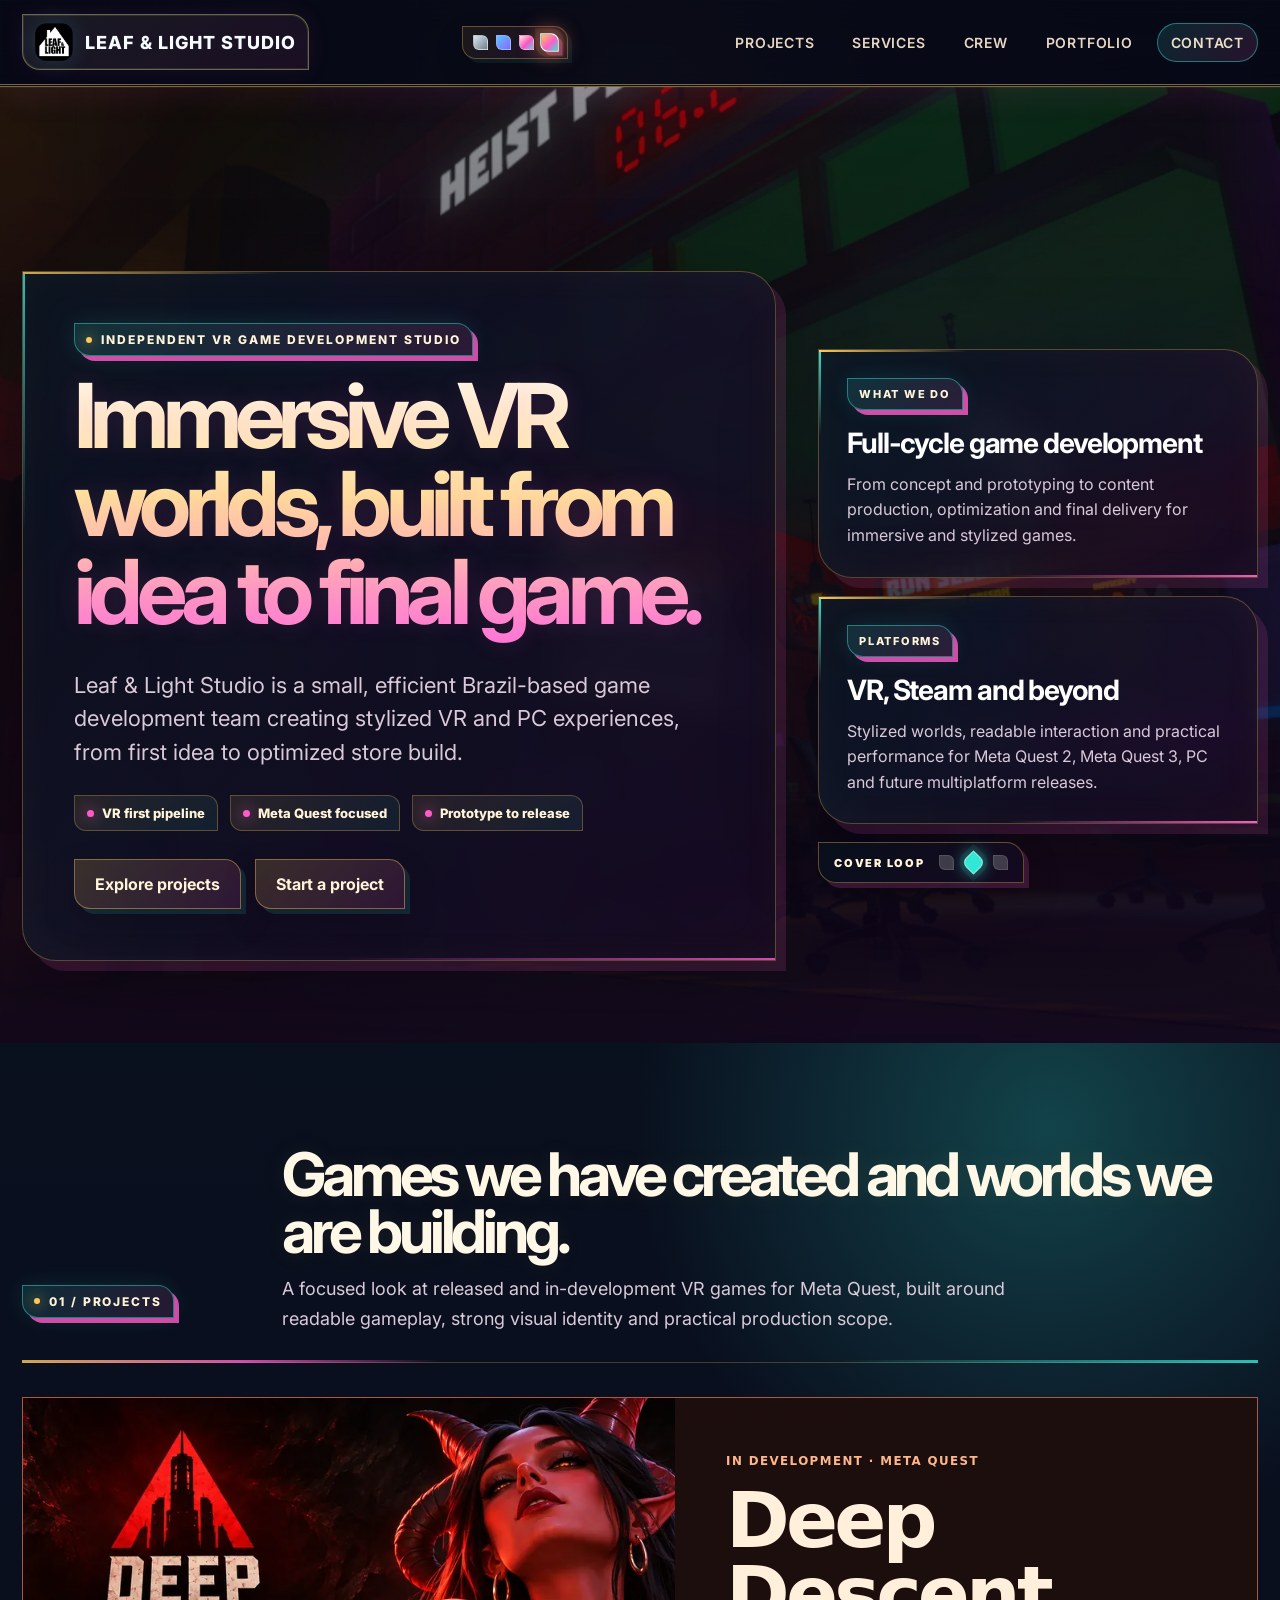
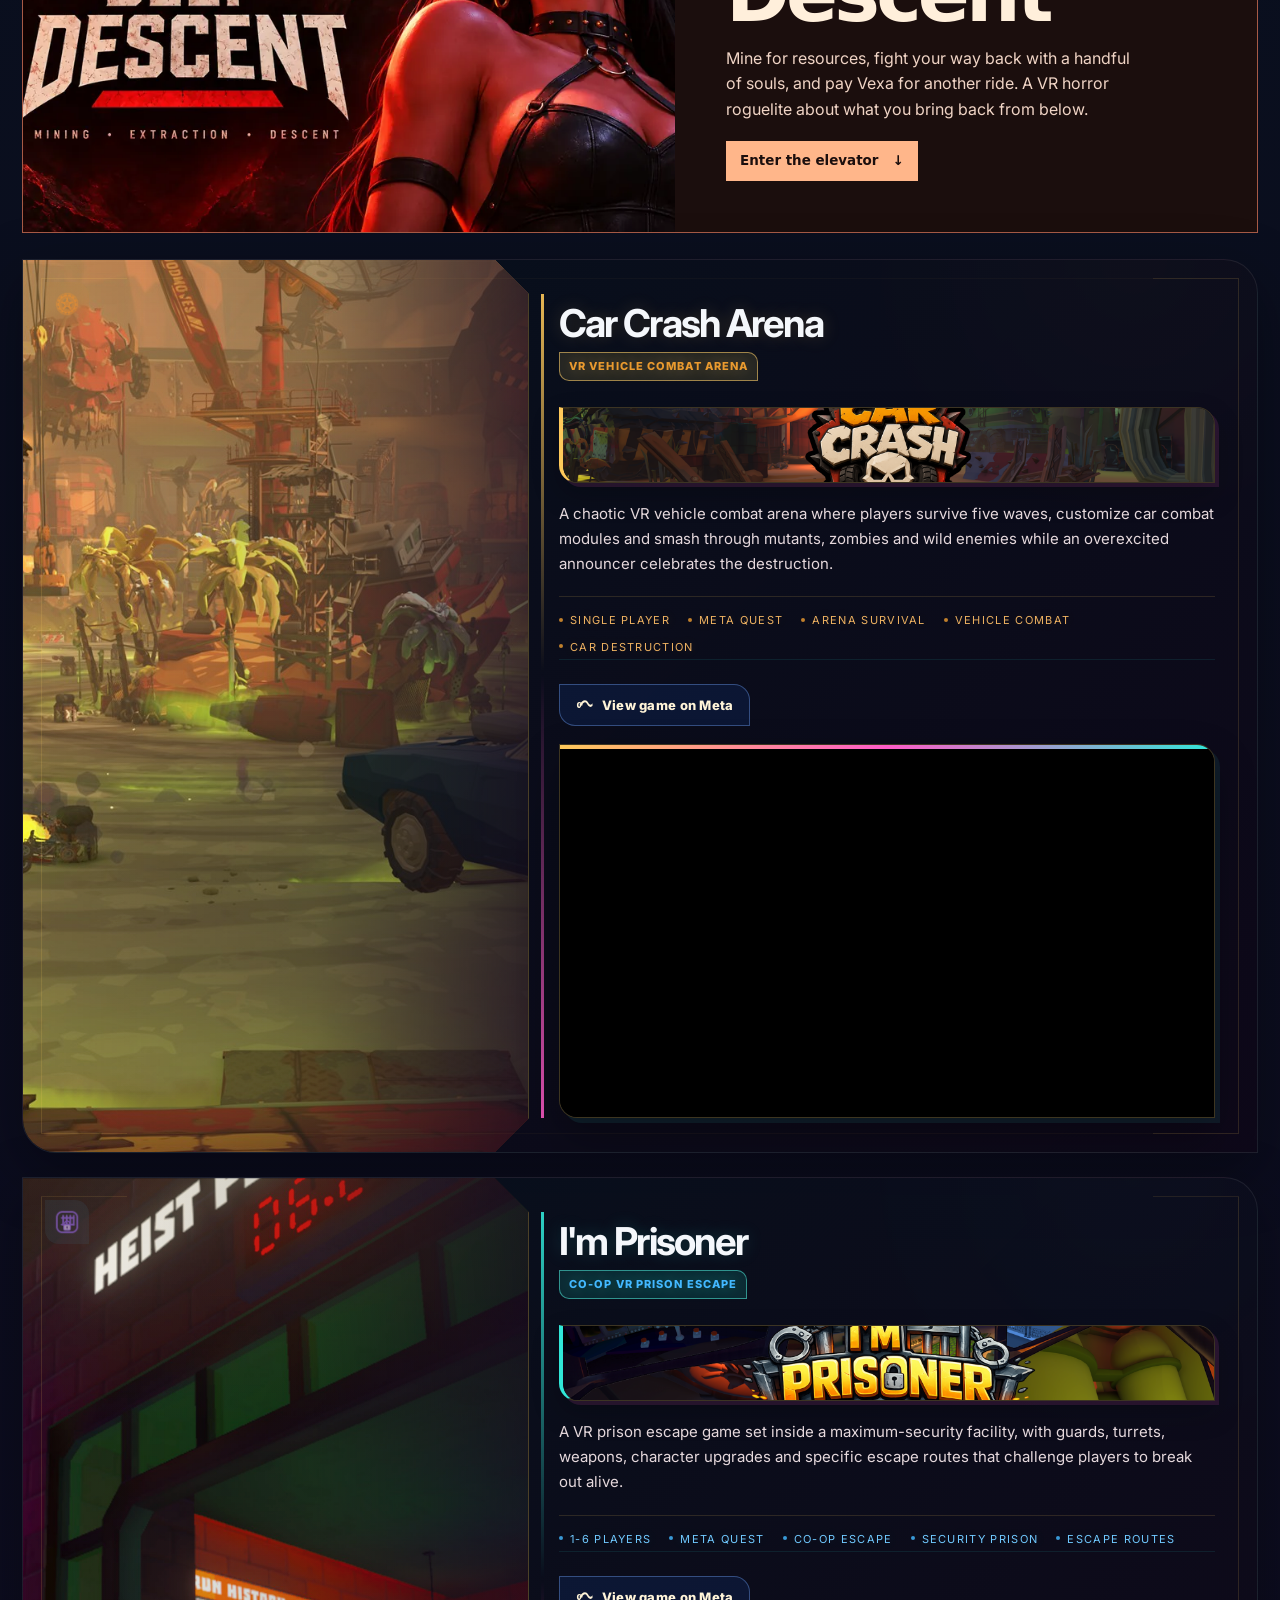
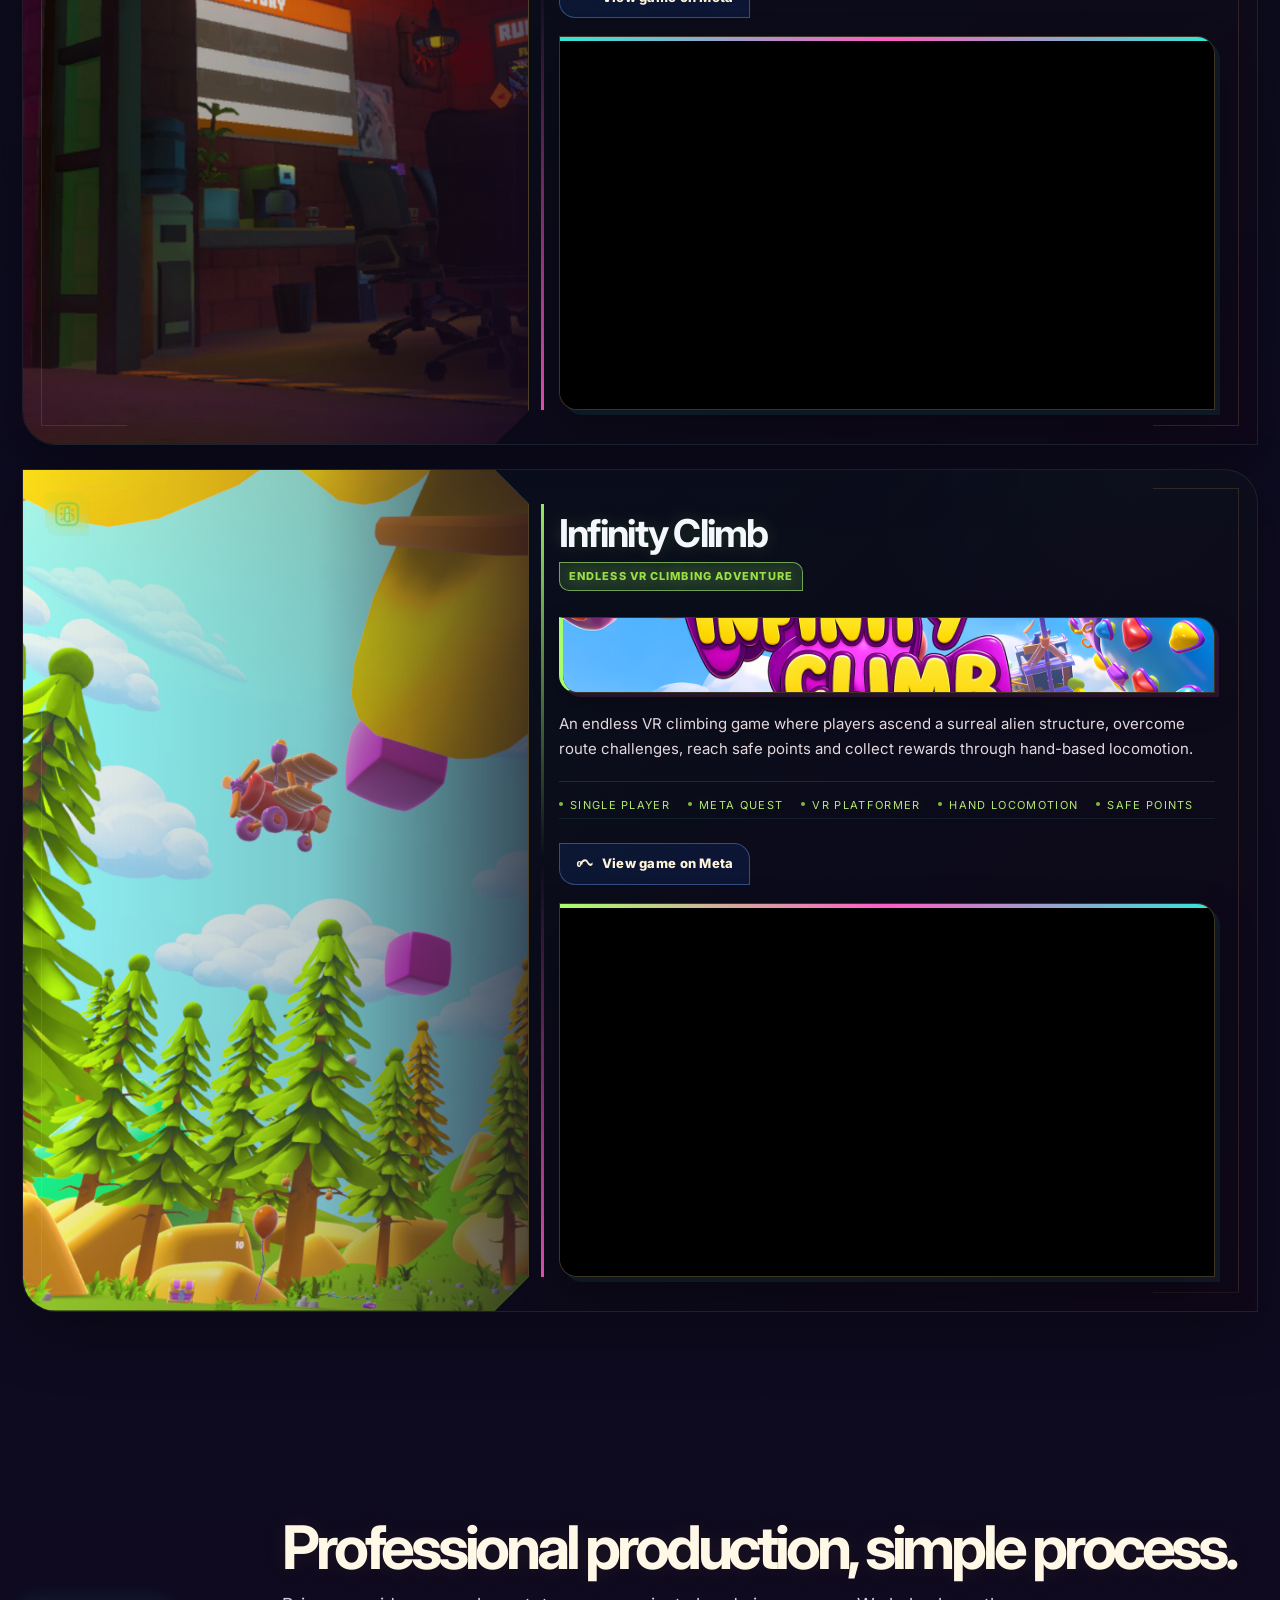
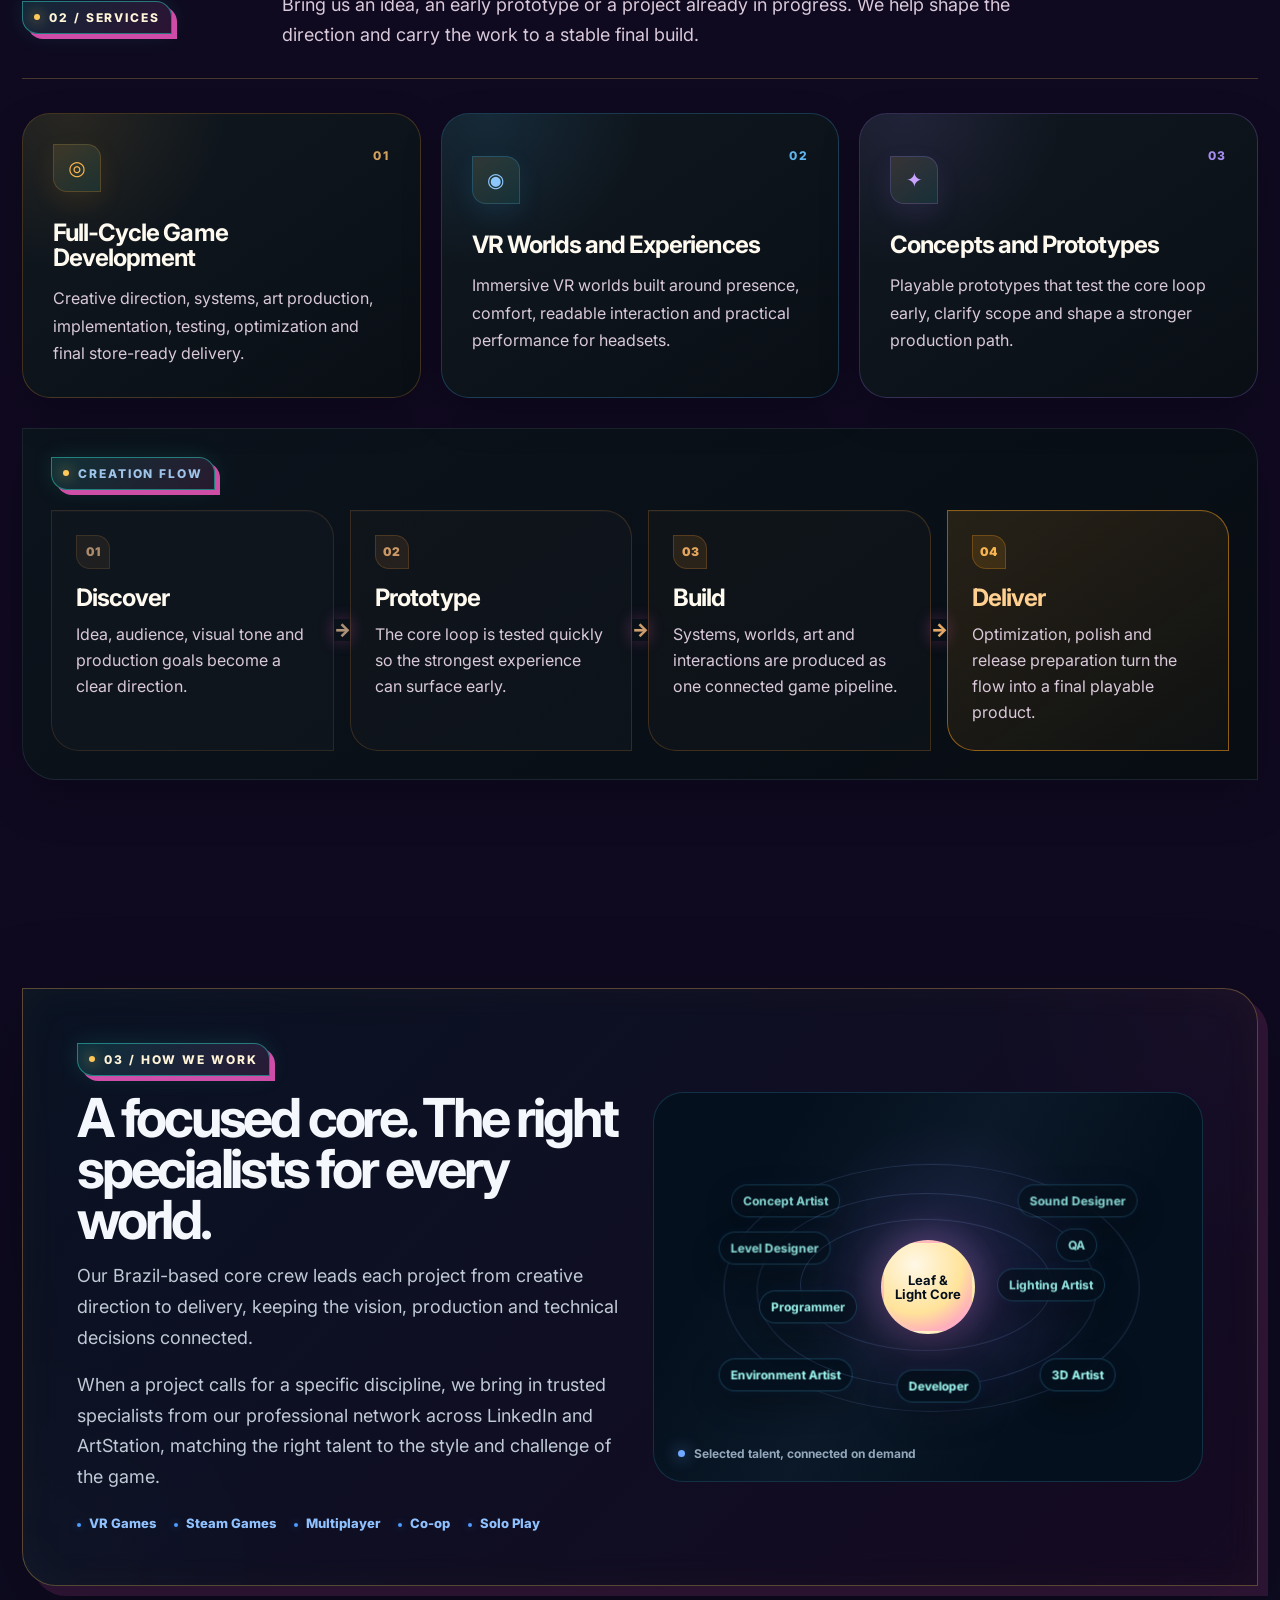
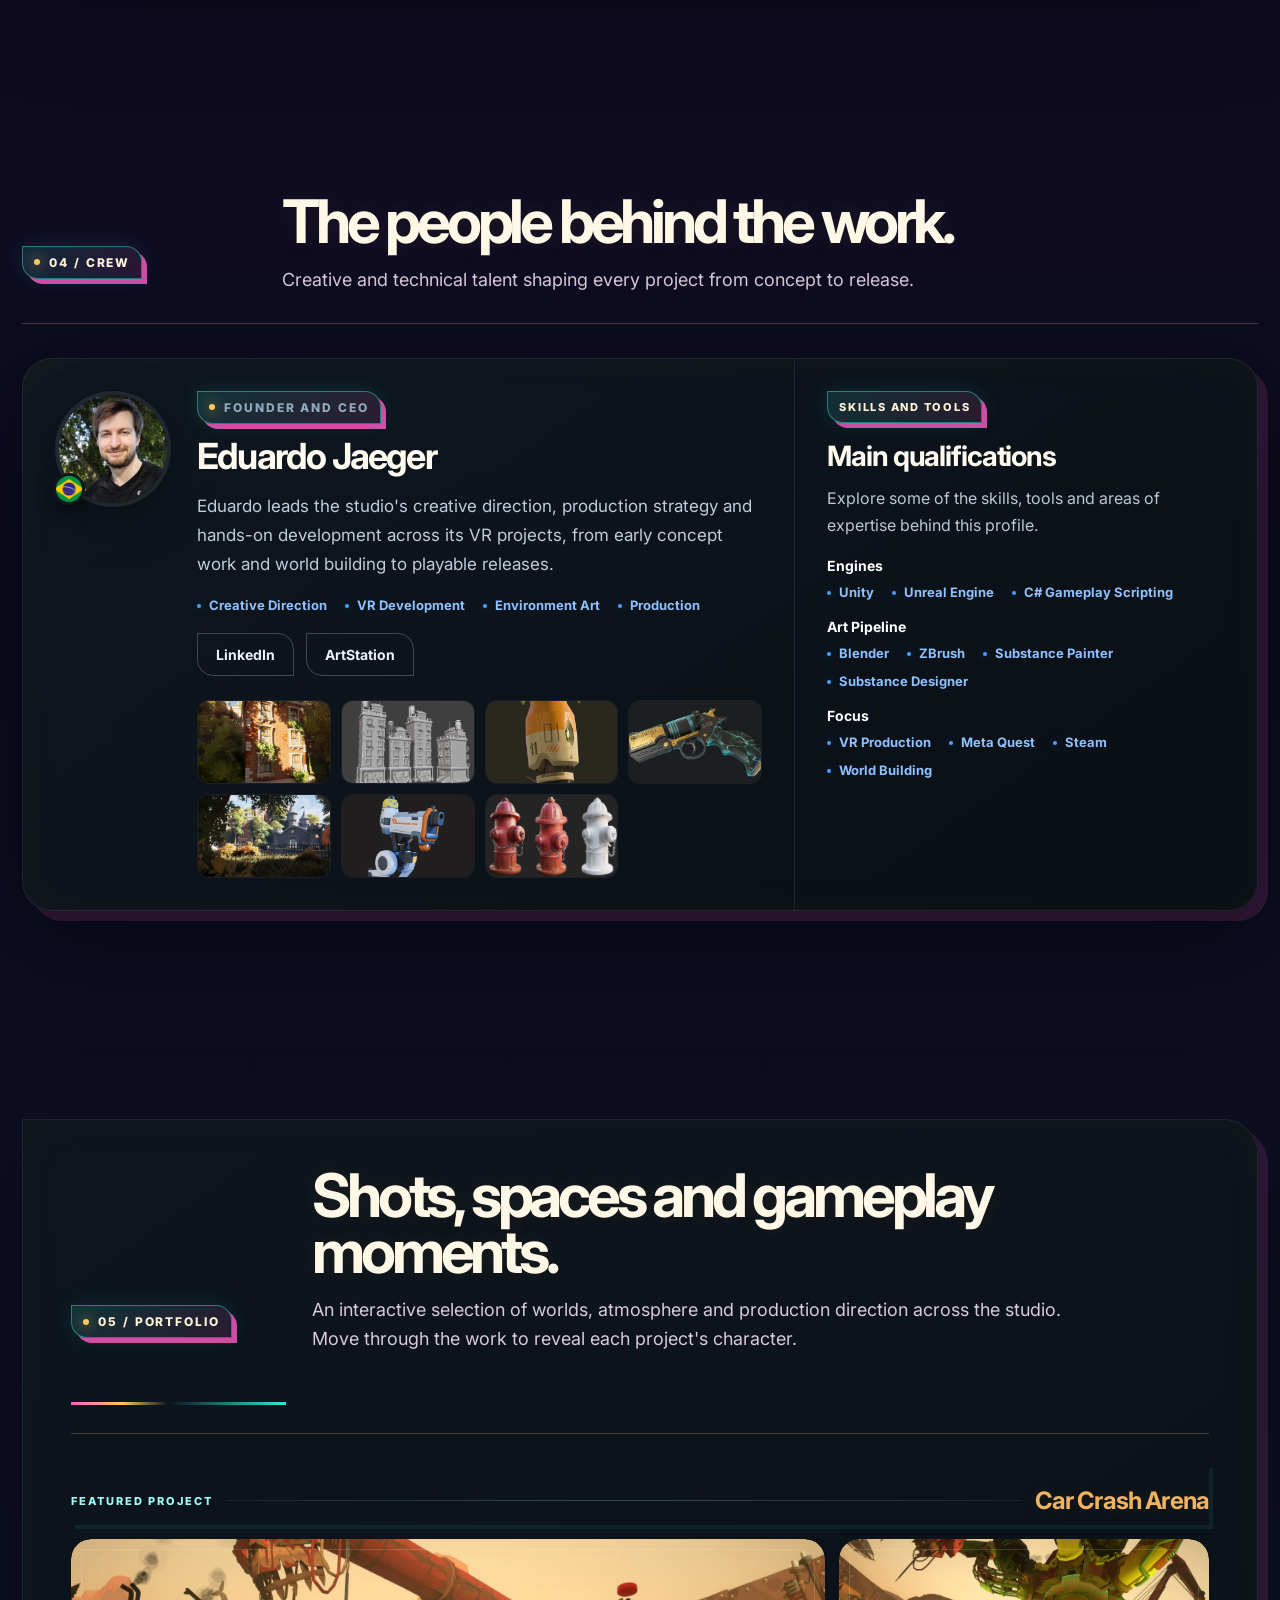
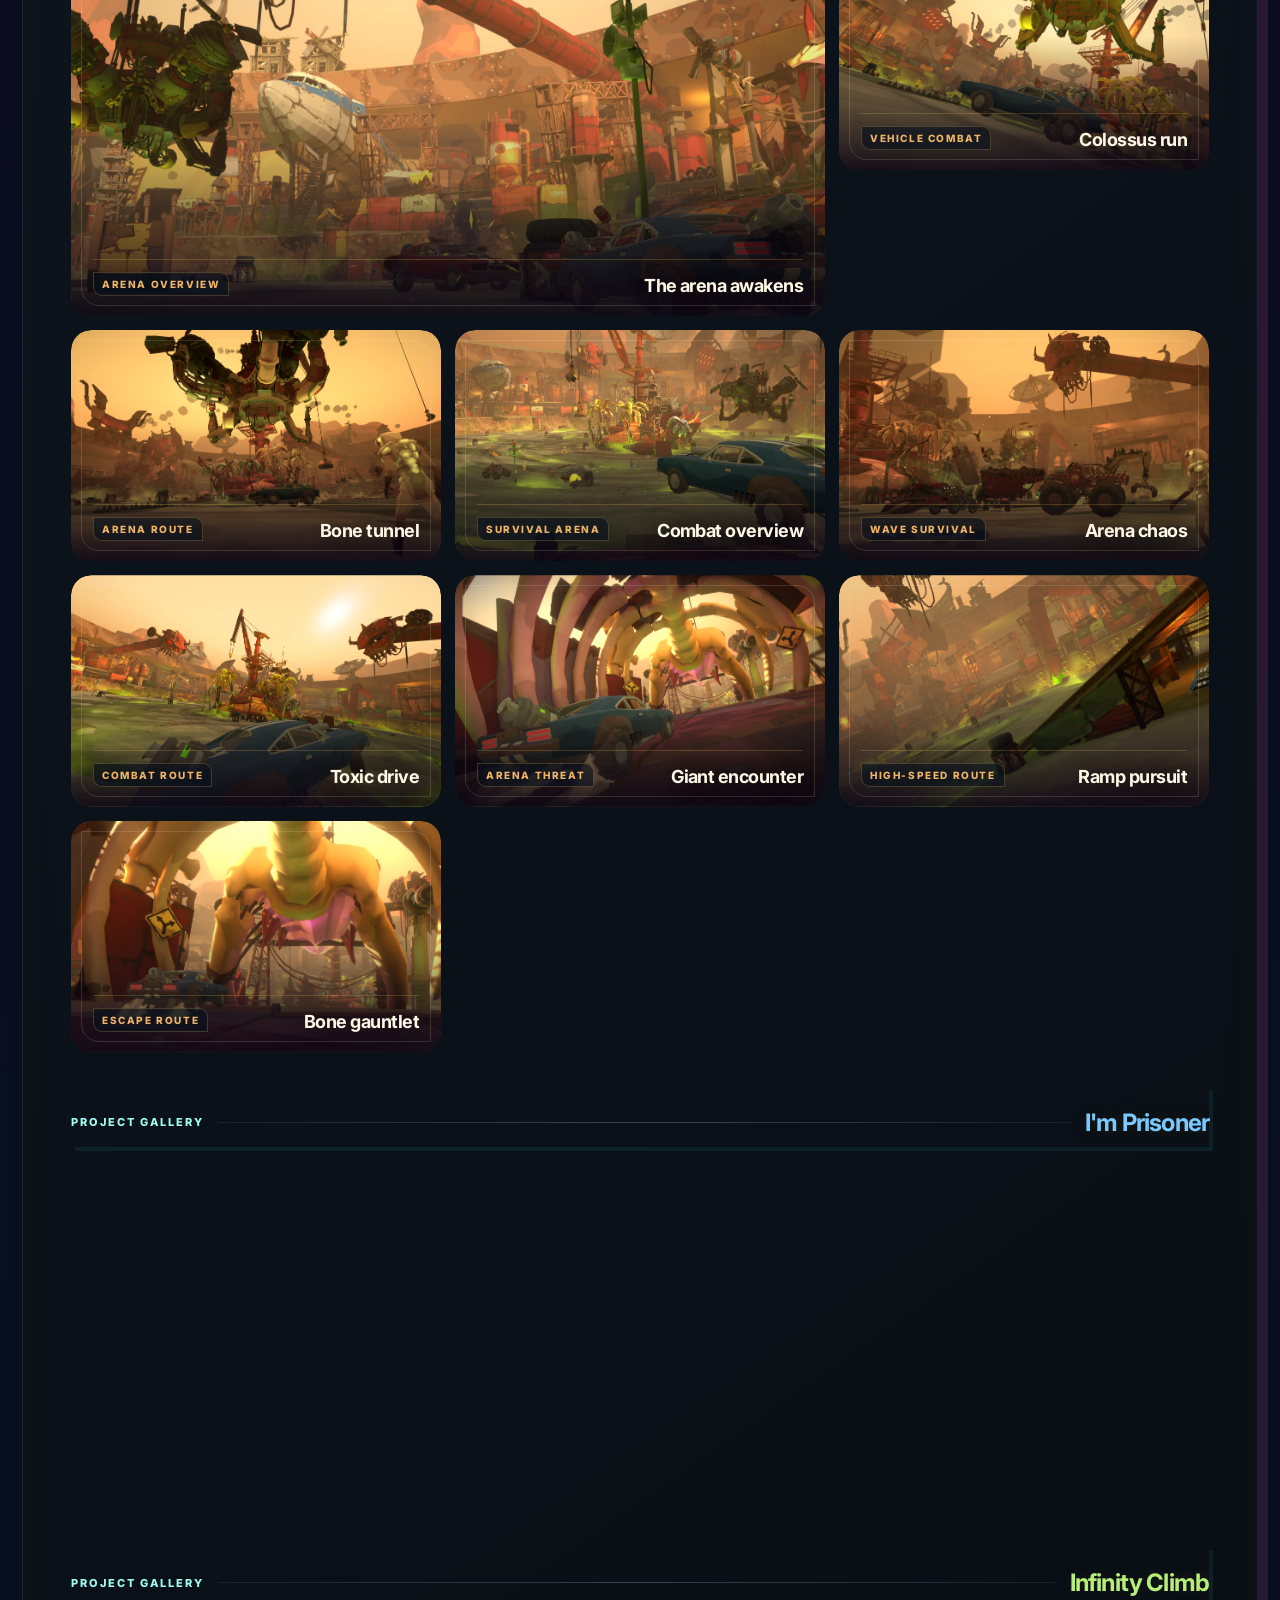
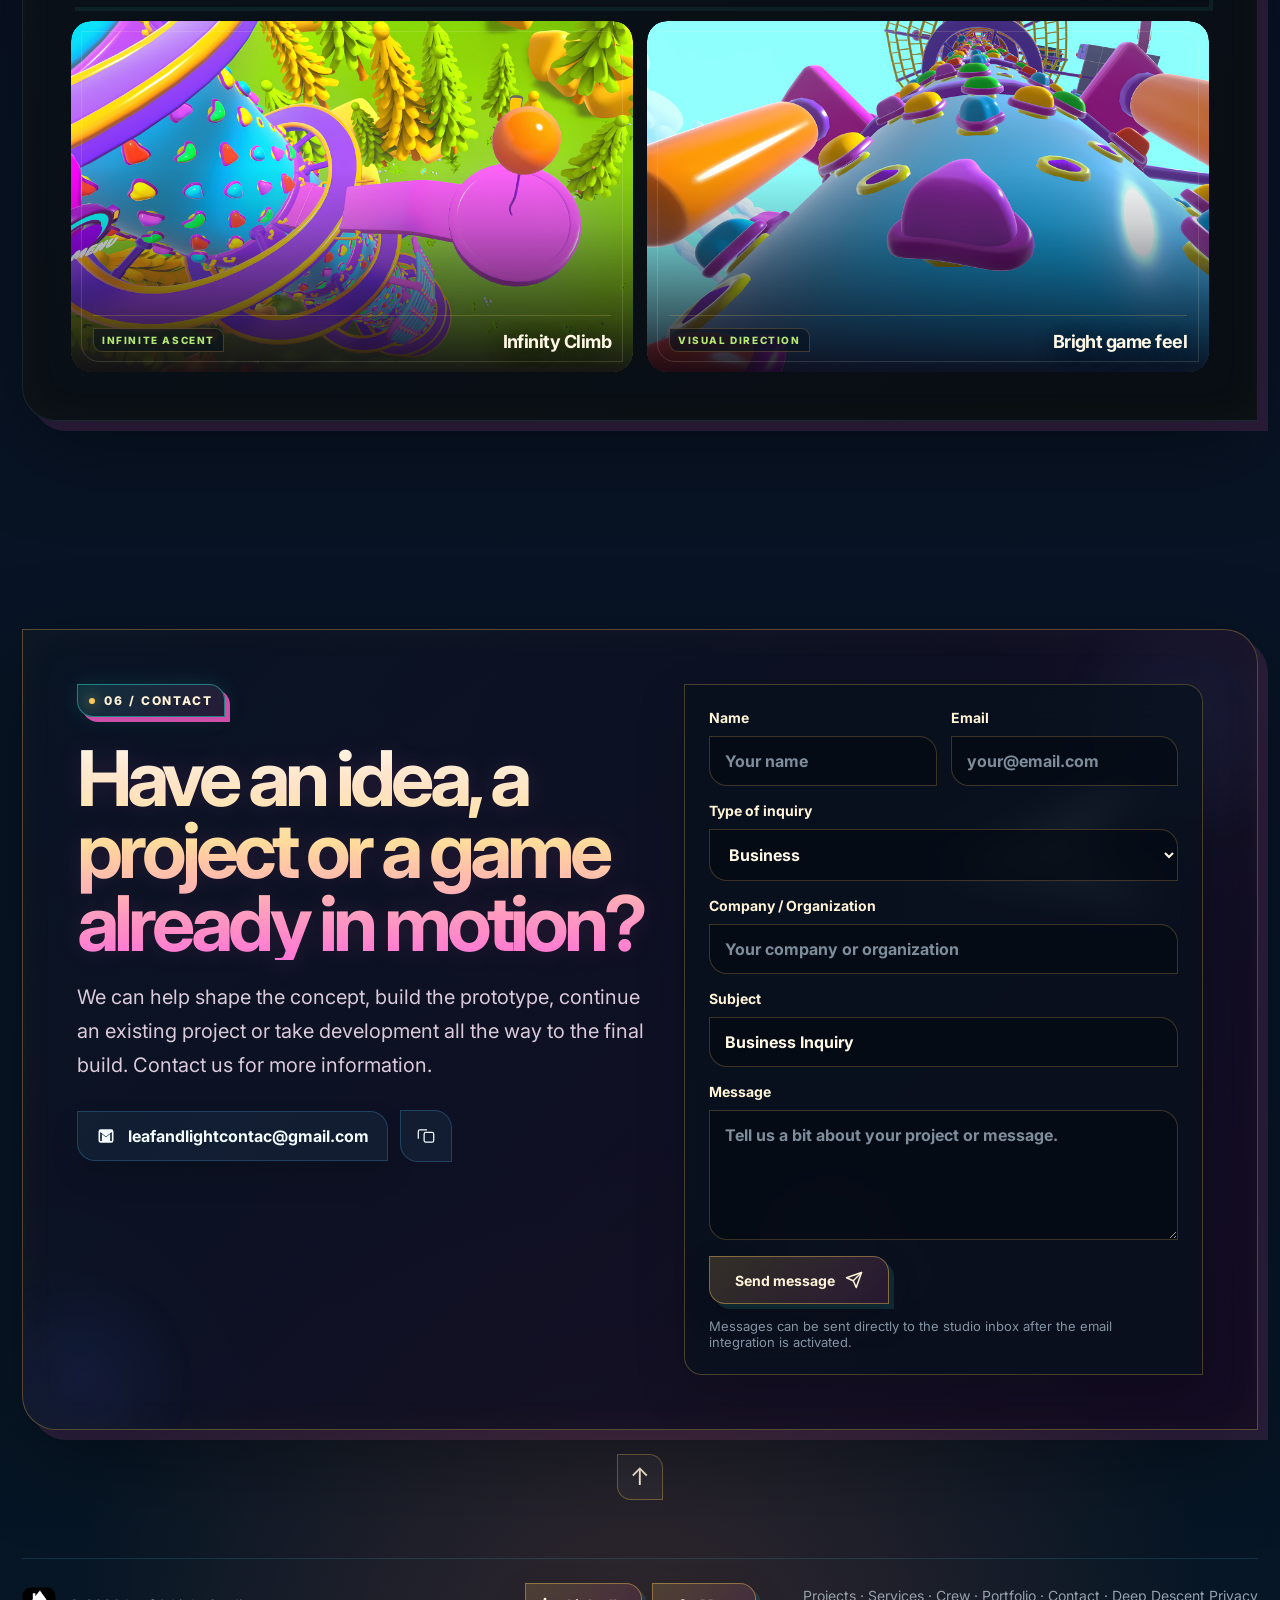
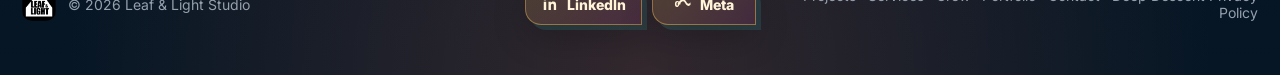
==== commit c6d37fa2: "Launch Deep Descent and Quest privacy pages" ====
--- a/index.html
+++ b/index.html
@@ -12,6 +12,7 @@
   <link rel="stylesheet" href="assets/css/vintage-arcade.css?v=20260629-switcher" />
   <link rel="stylesheet" href="assets/css/vr-ai-tech.css?v=20260629" />
   <link rel="stylesheet" href="assets/css/miami-art-deco.css?v=theme-switcher-20260629" />
+  <link rel="stylesheet" href="deep-descent/feature.css">
 </head>
 <body class="vr-ai-theme miami-deco-theme">
   <header class="header">
@@ -87,6 +88,16 @@
             </p>
           </div>
         </div>
+
+        <article class="descent-feature" aria-labelledby="descent-feature-title">
+          <img src="deep-descent/art/cover.webp" width="960" height="540" alt="Deep Descent cover art with Vexa" loading="lazy">
+          <div class="descent-feature-copy">
+            <span class="descent-feature-label">In development · Meta Quest</span>
+            <h3 id="descent-feature-title">Deep Descent</h3>
+            <p>Mine for resources, fight your way back with a handful of souls, and pay Vexa for another ride. A VR horror roguelite about what you bring back from below.</p>
+            <a href="deep-descent/">Enter the elevator <span aria-hidden="true">↓</span></a>
+          </div>
+        </article>
 
         <div class="project-grid">
           <article class="project-card">
@@ -717,7 +728,7 @@
           <span>Meta</span>
         </a>
       </div>
-      <div class="footer-links">Projects · Services · Crew · Portfolio · Contact</div>
+      <div class="footer-links">Projects · Services · Crew · Portfolio · Contact · <a href="privacy/">Deep Descent Privacy Policy</a></div>
     </div>
   </footer>
 
--- a/deep-descent/feature.css
+++ b/deep-descent/feature.css
@@ -0,0 +1,17 @@
+.descent-feature {
+  display:grid; grid-template-columns:minmax(0,1.12fr) minmax(0,1fr);
+  position:relative; overflow:hidden; margin:0 0 26px;
+  border:1px solid #a75a46; background:#1b0e0d; color:#ffefdb;
+}
+.descent-feature img { display:block; width:100%; height:100%; object-fit:cover }
+.descent-feature-copy { padding:clamp(20px,4vw,55px); align-self:center }
+.descent-feature .descent-feature-label { color:#ffb68a; font:600 .74rem/1.5 system-ui,sans-serif; letter-spacing:.12em; text-transform:uppercase }
+.descent-feature .descent-feature-copy h3 { color:#ffefdb; margin:.18em 0; font:900 clamp(2.35rem,6vw,5rem)/.96 system-ui,sans-serif; letter-spacing:-.05em }
+.descent-feature .descent-feature-copy p { color:#f0d4c5; max-width:42ch; margin:12px 0 18px; line-height:1.6 }
+.descent-feature .descent-feature-copy a { display:inline-flex; align-items:center; gap:14px; padding:10px 14px; background:#ffb68a; color:#1b0e0d; font:700 .84rem/1.5 system-ui,sans-serif }
+.descent-feature .descent-feature-copy a:hover { background:#ffdbb9 }
+.descent-feature a:focus-visible { outline:2px solid #ffefdb; outline-offset:4px }
+@media(max-width:660px) {
+  .descent-feature { grid-template-columns:1fr }
+  .descent-feature img { aspect-ratio:16/9; height:auto }
+}
